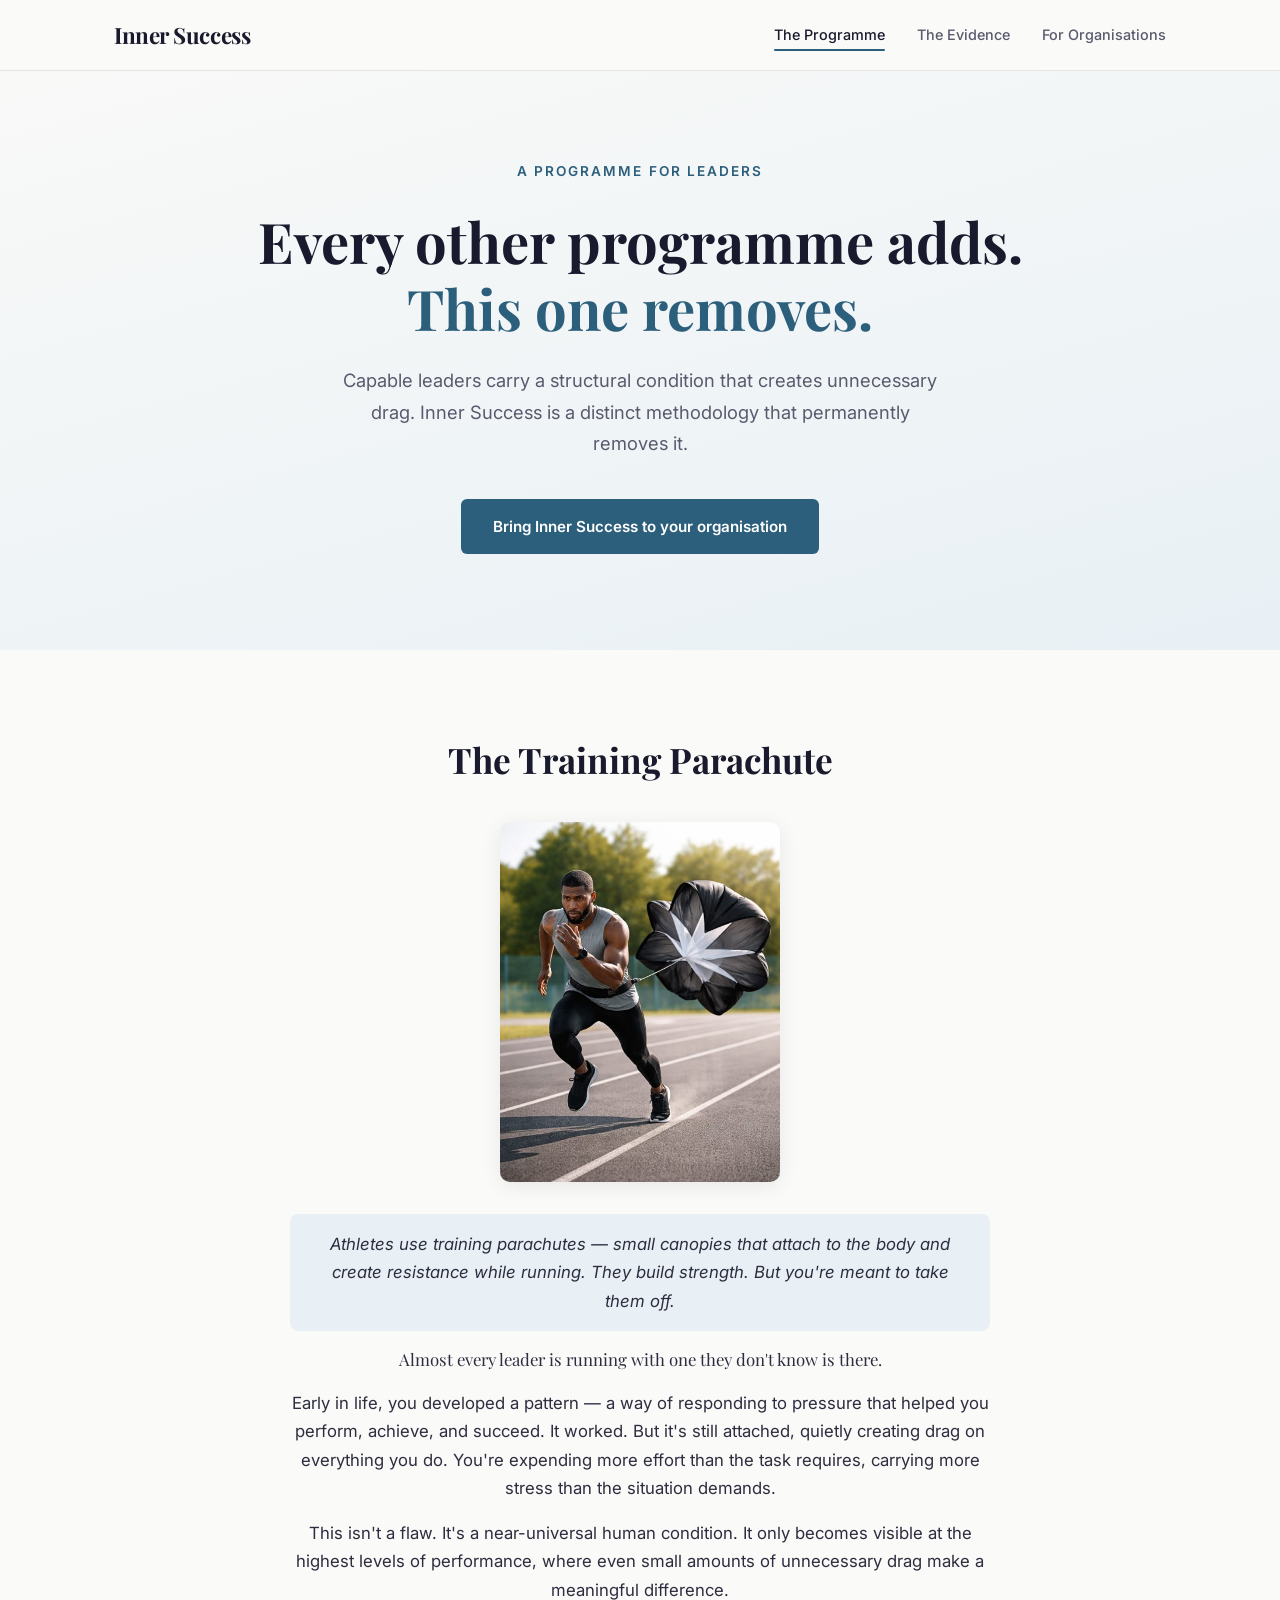
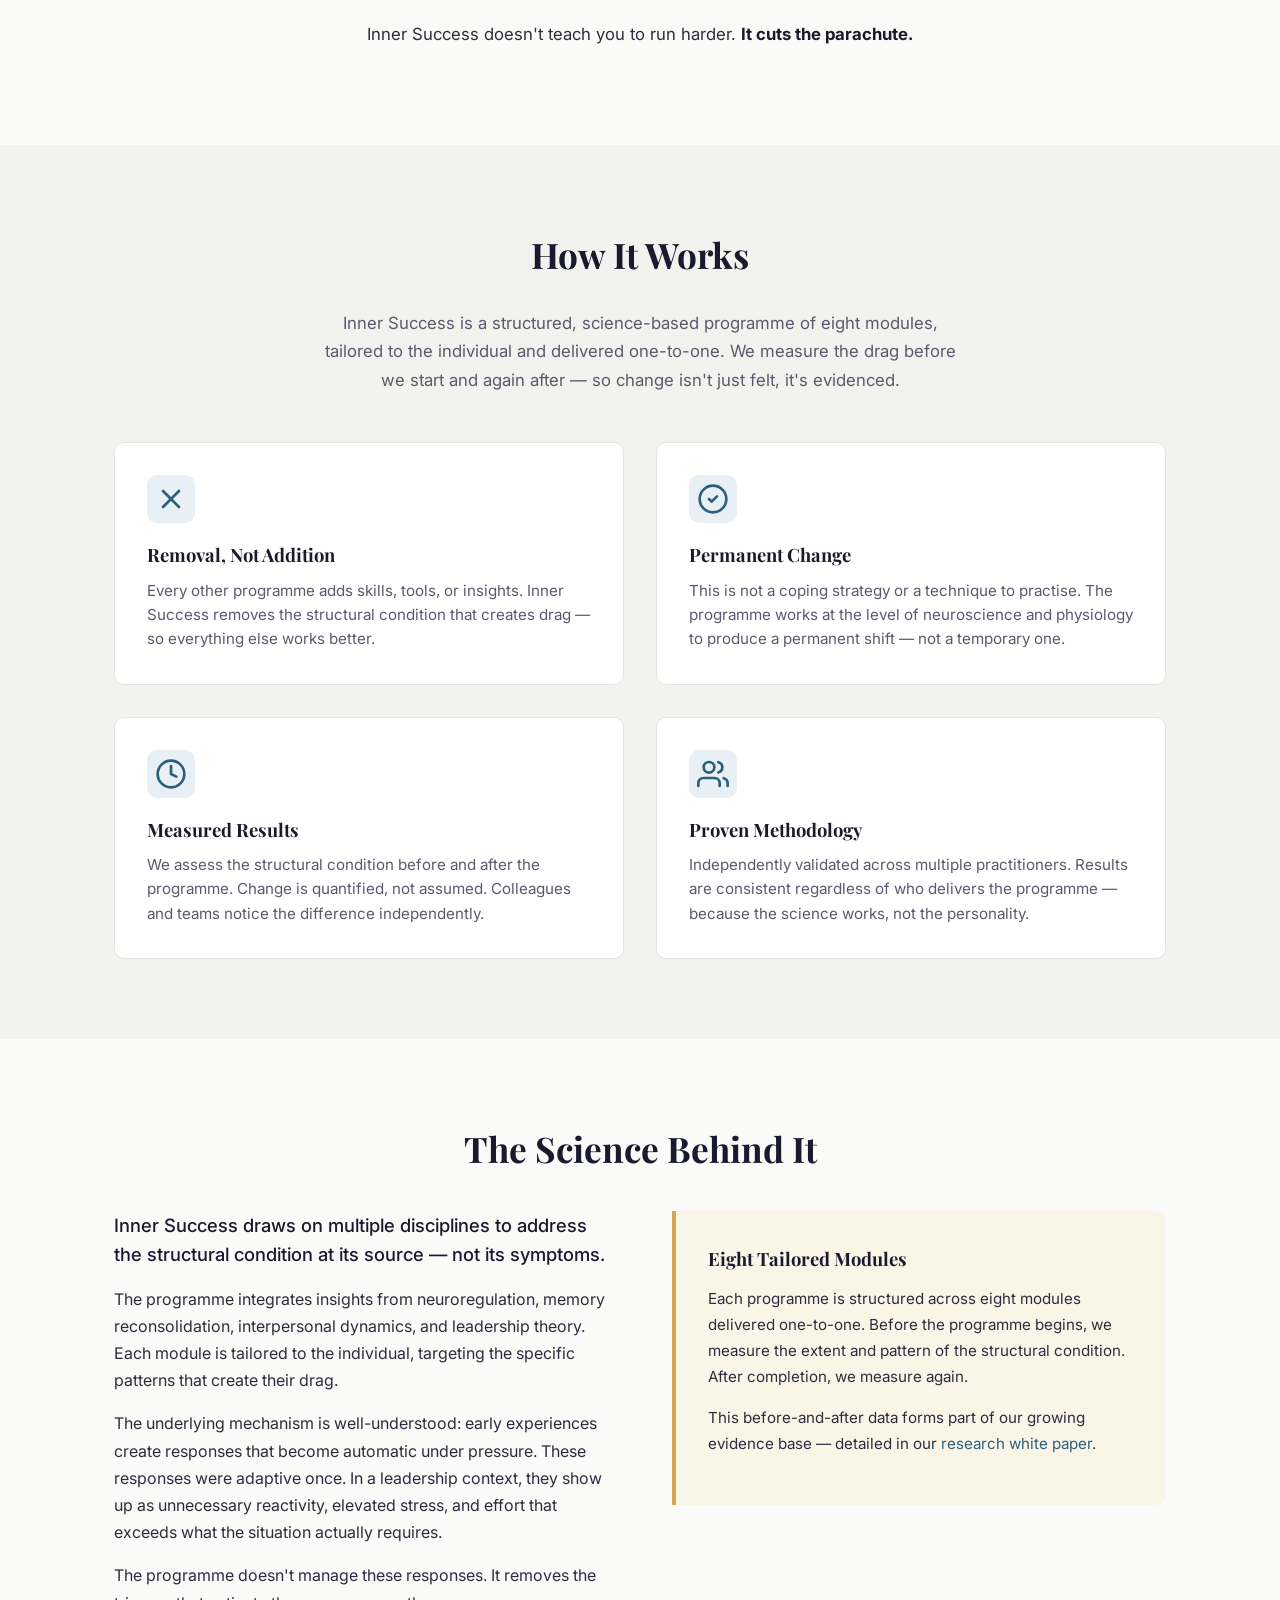
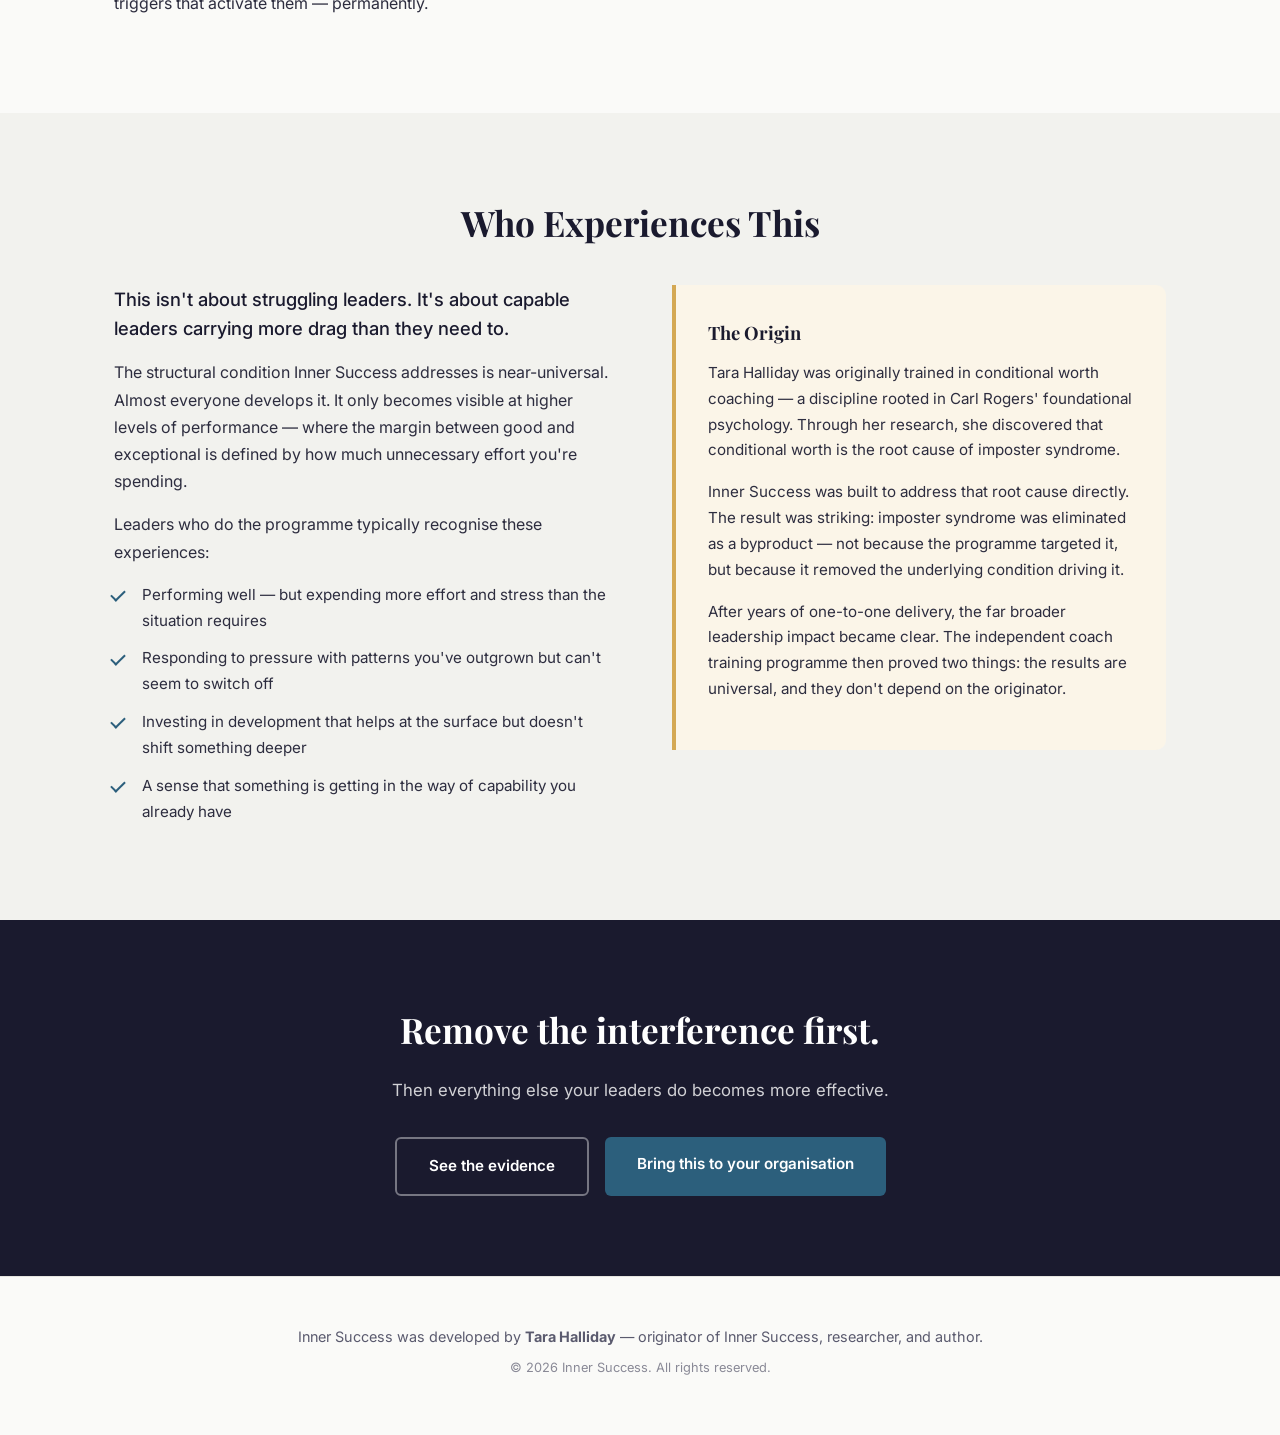
==== index.html @ 507a64be "Add Open Graph, Twitter cards, canonical URLs, favicon, and structured data Add social sharing meta " ====
<!DOCTYPE html>
<html lang="en">
<head>
    <meta charset="UTF-8">
    <meta name="viewport" content="width=device-width, initial-scale=1.0">
    <title>Inner Success — A Programme for Leaders</title>
    <meta name="description" content="Inner Success is a distinct methodology that permanently removes the structural interference holding capable leaders back. Eight modules. Measurable results.">

    <!-- Canonical URL -->
    <link rel="canonical" href="https://innersuccess.me/">

    <!-- Favicon -->
    <link rel="icon" href="favicon.svg" type="image/svg+xml">

    <!-- Theme colour -->
    <meta name="theme-color" content="#1A1A2E">

    <!-- Open Graph -->
    <meta property="og:type" content="website">
    <meta property="og:site_name" content="Inner Success">
    <meta property="og:title" content="Inner Success — A Programme for Leaders">
    <meta property="og:description" content="Inner Success is a distinct methodology that permanently removes the structural interference holding capable leaders back. Eight modules. Measurable results.">
    <meta property="og:url" content="https://innersuccess.me/">
    <meta property="og:image" content="https://innersuccess.me/images/og-image.png">
    <meta property="og:image:alt" content="Inner Success logo">
    <meta property="og:image:width" content="1200">
    <meta property="og:image:height" content="630">

    <!-- Twitter / X -->
    <meta name="twitter:card" content="summary_large_image">
    <meta name="twitter:title" content="Inner Success — A Programme for Leaders">
    <meta name="twitter:description" content="Inner Success is a distinct methodology that permanently removes the structural interference holding capable leaders back. Eight modules. Measurable results.">
    <meta name="twitter:image" content="https://innersuccess.me/images/og-image.png">
    <meta name="twitter:image:alt" content="Inner Success logo">

    <link rel="preconnect" href="https://fonts.googleapis.com">
    <link rel="preconnect" href="https://fonts.gstatic.com" crossorigin>
    <link href="https://fonts.googleapis.com/css2?family=Inter:wght@400;500;600;700&family=Playfair+Display:wght@600;700&display=swap" rel="stylesheet">
    <link rel="stylesheet" href="styles.css">

    <!-- Structured Data -->
    <script type="application/ld+json">
    {
      "@context": "https://schema.org",
      "@graph": [
        {
          "@type": "Organization",
          "name": "Inner Success",
          "url": "https://innersuccess.me",
          "logo": "https://innersuccess.me/images/og-logo.png",
          "description": "Inner Success is a distinct methodology that permanently removes the structural interference holding capable leaders back.",
          "founder": {
            "@type": "Person",
            "name": "Tara Halliday"
          },
          "contactPoint": {
            "@type": "ContactPoint",
            "email": "tara@innersuccess.me",
            "contactType": "enquiries"
          }
        },
        {
          "@type": "WebSite",
          "name": "Inner Success",
          "url": "https://innersuccess.me"
        }
      ]
    }
    </script>
</head>
<body>

    <nav class="nav">
        <div class="nav-inner">
            <a href="index.html" class="nav-logo">Inner Success</a>
            <div class="nav-links">
                <a href="index.html" class="nav-link active">The Programme</a>
                <a href="evidence.html" class="nav-link">The Evidence</a>
                <a href="organisations.html" class="nav-link">For Organisations</a>
            </div>
            <button class="nav-toggle" aria-label="Toggle menu">
                <span></span><span></span><span></span>
            </button>
        </div>
    </nav>

    <header class="hero">
        <div class="container">
            <p class="hero-label">A Programme for Leaders</p>
            <h1 class="hero-title">Every other programme adds.<br><span class="hero-highlight">This one removes.</span></h1>
            <p class="hero-subtitle">Capable leaders carry a structural condition that creates unnecessary drag. Inner Success is a distinct methodology that permanently removes it.</p>
            <a href="organisations.html" class="btn btn-primary">Bring Inner Success to your organisation</a>
        </div>
    </header>

    <section class="section">
        <div class="container">
            <div class="metaphor-block">
                <h2 class="section-title">The Training Parachute</h2>
                <div class="metaphor-image">
                    <img src="images/training-parachute.jpg" alt="An athlete sprinting on a track with a resistance training parachute creating drag behind them">
                </div>
                <div class="metaphor-content">
                    <p class="metaphor-explainer">Athletes use training parachutes — small canopies that attach to the body and create resistance while running. They build strength. But you're meant to take them off.</p>
                    <p class="metaphor-text">Almost every leader is running with one they don't know is there.</p>
                    <p>Early in life, you developed a pattern — a way of responding to pressure that helped you perform, achieve, and succeed. It worked. But it's still attached, quietly creating drag on everything you do. You're expending more effort than the task requires, carrying more stress than the situation demands.</p>
                    <p>This isn't a flaw. It's a near-universal human condition. It only becomes visible at the highest levels of performance, where even small amounts of unnecessary drag make a meaningful difference.</p>
                    <p>Inner Success doesn't teach you to run harder. <strong>It cuts the parachute.</strong></p>
                </div>
            </div>
        </div>
    </section>

    <section class="section section-alt">
        <div class="container">
            <h2 class="section-title">How It Works</h2>
            <div class="programme-overview">
                <p class="section-intro">Inner Success is a structured, science-based programme of eight modules, tailored to the individual and delivered one-to-one. We measure the drag before we start and again after — so change isn't just felt, it's evidenced.</p>
            </div>
            <div class="features-grid">
                <div class="feature-card">
                    <div class="feature-icon">
                        <svg width="32" height="32" viewBox="0 0 24 24" fill="none" stroke="currentColor" stroke-width="2" stroke-linecap="round" stroke-linejoin="round"><path d="M18 6L6 18M6 6l12 12"/></svg>
                    </div>
                    <h3>Removal, Not Addition</h3>
                    <p>Every other programme adds skills, tools, or insights. Inner Success removes the structural condition that creates drag — so everything else works better.</p>
                </div>
                <div class="feature-card">
                    <div class="feature-icon">
                        <svg width="32" height="32" viewBox="0 0 24 24" fill="none" stroke="currentColor" stroke-width="2" stroke-linecap="round" stroke-linejoin="round"><path d="M12 22c5.523 0 10-4.477 10-10S17.523 2 12 2 2 6.477 2 12s4.477 10 10 10z"/><path d="M9 12l2 2 4-4"/></svg>
                    </div>
                    <h3>Permanent Change</h3>
                    <p>This is not a coping strategy or a technique to practise. The programme works at the level of neuroscience and physiology to produce a permanent shift — not a temporary one.</p>
                </div>
                <div class="feature-card">
                    <div class="feature-icon">
                        <svg width="32" height="32" viewBox="0 0 24 24" fill="none" stroke="currentColor" stroke-width="2" stroke-linecap="round" stroke-linejoin="round"><circle cx="12" cy="12" r="10"/><path d="M12 6v6l4 2"/></svg>
                    </div>
                    <h3>Measured Results</h3>
                    <p>We assess the structural condition before and after the programme. Change is quantified, not assumed. Colleagues and teams notice the difference independently.</p>
                </div>
                <div class="feature-card">
                    <div class="feature-icon">
                        <svg width="32" height="32" viewBox="0 0 24 24" fill="none" stroke="currentColor" stroke-width="2" stroke-linecap="round" stroke-linejoin="round"><path d="M17 21v-2a4 4 0 0 0-4-4H5a4 4 0 0 0-4 4v2"/><circle cx="9" cy="7" r="4"/><path d="M23 21v-2a4 4 0 0 0-3-3.87"/><path d="M16 3.13a4 4 0 0 1 0 7.75"/></svg>
                    </div>
                    <h3>Proven Methodology</h3>
                    <p>Independently validated across multiple practitioners. Results are consistent regardless of who delivers the programme — because the science works, not the personality.</p>
                </div>
            </div>
        </div>
    </section>

    <section class="section">
        <div class="container">
            <h2 class="section-title">The Science Behind It</h2>
            <div class="two-col">
                <div>
                    <p class="lead-text">Inner Success draws on multiple disciplines to address the structural condition at its source — not its symptoms.</p>
                    <p>The programme integrates insights from neuroregulation, memory reconsolidation, interpersonal dynamics, and leadership theory. Each module is tailored to the individual, targeting the specific patterns that create their drag.</p>
                    <p>The underlying mechanism is well-understood: early experiences create responses that become automatic under pressure. These responses were adaptive once. In a leadership context, they show up as unnecessary reactivity, elevated stress, and effort that exceeds what the situation actually requires.</p>
                    <p>The programme doesn't manage these responses. It removes the triggers that activate them — permanently.</p>
                </div>
                <div class="aside-block">
                    <h3>Eight Tailored Modules</h3>
                    <p>Each programme is structured across eight modules delivered one-to-one. Before the programme begins, we measure the extent and pattern of the structural condition. After completion, we measure again.</p>
                    <p>This before-and-after data forms part of our growing evidence base — detailed in our <a href="white-paper.html">research white paper</a>.</p>
                </div>
            </div>
        </div>
    </section>

    <section class="section section-alt">
        <div class="container">
            <h2 class="section-title">Who Experiences This</h2>
            <div class="two-col">
                <div>
                    <p class="lead-text">This isn't about struggling leaders. It's about capable leaders carrying more drag than they need to.</p>
                    <p>The structural condition Inner Success addresses is near-universal. Almost everyone develops it. It only becomes visible at higher levels of performance — where the margin between good and exceptional is defined by how much unnecessary effort you're spending.</p>
                    <p>Leaders who do the programme typically recognise these experiences:</p>
                    <ul class="check-list">
                        <li>Performing well — but expending more effort and stress than the situation requires</li>
                        <li>Responding to pressure with patterns you've outgrown but can't seem to switch off</li>
                        <li>Investing in development that helps at the surface but doesn't shift something deeper</li>
                        <li>A sense that something is getting in the way of capability you already have</li>
                    </ul>
                </div>
                <div class="aside-block">
                    <h3>The Origin</h3>
                    <p>Tara Halliday was originally trained in conditional worth coaching — a discipline rooted in Carl Rogers' foundational psychology. Through her research, she discovered that conditional worth is the root cause of imposter syndrome.</p>
                    <p>Inner Success was built to address that root cause directly. The result was striking: imposter syndrome was eliminated as a byproduct — not because the programme targeted it, but because it removed the underlying condition driving it.</p>
                    <p>After years of one-to-one delivery, the far broader leadership impact became clear. The independent coach training programme then proved two things: the results are universal, and they don't depend on the originator.</p>
                </div>
            </div>
        </div>
    </section>

    <section class="section section-dark">
        <div class="container cta-block">
            <h2>Remove the interference first.</h2>
            <p>Then everything else your leaders do becomes more effective.</p>
            <div class="cta-buttons">
                <a href="evidence.html" class="btn btn-secondary">See the evidence</a>
                <a href="organisations.html" class="btn btn-primary">Bring this to your organisation</a>
            </div>
        </div>
    </section>

    <footer class="footer">
        <div class="container footer-inner">
            <p>Inner Success was developed by <strong>Tara Halliday</strong> — originator of Inner Success, researcher, and author.</p>
            <p class="footer-small">&copy; 2026 Inner Success. All rights reserved.</p>
        </div>
    </footer>

    <script src="script.js"></script>
</body>
</html>
---- styles.css ----
/* ===========================
   Inner Success — Stylesheet
   =========================== */

:root {
    --color-bg: #FAFAF8;
    --color-white: #FFFFFF;
    --color-dark: #1A1A2E;
    --color-text: #2D2D3F;
    --color-text-light: #5A5A6E;
    --color-accent: #2C5F7C;
    --color-accent-dark: #1E4358;
    --color-accent-light: #E8F0F5;
    --color-warm: #D4A853;
    --color-warm-light: #FBF5E8;
    --color-border: #E5E5E0;
    --color-section-alt: #F2F2EE;
    --font-heading: 'Playfair Display', Georgia, serif;
    --font-body: 'Inter', -apple-system, BlinkMacSystemFont, sans-serif;
    --max-width: 1100px;
    --spacing: 2rem;
}

/* Reset */
*, *::before, *::after { box-sizing: border-box; margin: 0; padding: 0; }

html { scroll-behavior: smooth; }

body {
    font-family: var(--font-body);
    color: var(--color-text);
    background: var(--color-bg);
    line-height: 1.7;
    font-size: 1rem;
    -webkit-font-smoothing: antialiased;
}

img { max-width: 100%; display: block; }
a { color: var(--color-accent); text-decoration: none; }

.container {
    max-width: var(--max-width);
    margin: 0 auto;
    padding: 0 1.5rem;
}

/* ===========================
   Navigation
   =========================== */

.nav {
    position: fixed;
    top: 0;
    left: 0;
    right: 0;
    z-index: 100;
    background: rgba(250, 250, 248, 0.95);
    backdrop-filter: blur(10px);
    border-bottom: 1px solid var(--color-border);
}

.nav-inner {
    max-width: var(--max-width);
    margin: 0 auto;
    padding: 0 1.5rem;
    display: flex;
    align-items: center;
    justify-content: space-between;
    height: 70px;
}

.nav-logo {
    font-family: var(--font-heading);
    font-size: 1.4rem;
    font-weight: 700;
    color: var(--color-dark);
    letter-spacing: -0.02em;
}

.nav-links {
    display: flex;
    gap: 2rem;
}

.nav-link {
    font-size: 0.9rem;
    font-weight: 500;
    color: var(--color-text-light);
    transition: color 0.2s;
    position: relative;
}

.nav-link:hover,
.nav-link.active {
    color: var(--color-dark);
}

.nav-link.active::after {
    content: '';
    position: absolute;
    bottom: -4px;
    left: 0;
    right: 0;
    height: 2px;
    background: var(--color-accent);
    border-radius: 1px;
}

.nav-toggle {
    display: none;
    background: none;
    border: none;
    cursor: pointer;
    padding: 0.5rem;
    flex-direction: column;
    gap: 5px;
}

.nav-toggle span {
    display: block;
    width: 24px;
    height: 2px;
    background: var(--color-dark);
    border-radius: 2px;
    transition: 0.3s;
}

/* ===========================
   Hero
   =========================== */

.hero {
    padding: 10rem 0 6rem;
    background: linear-gradient(165deg, var(--color-bg) 0%, var(--color-accent-light) 100%);
    text-align: center;
}

.hero-label {
    font-size: 0.85rem;
    font-weight: 600;
    text-transform: uppercase;
    letter-spacing: 0.15em;
    color: var(--color-accent);
    margin-bottom: 1.5rem;
}

.hero-title {
    font-family: var(--font-heading);
    font-size: clamp(2.2rem, 5vw, 3.5rem);
    font-weight: 700;
    color: var(--color-dark);
    line-height: 1.2;
    margin-bottom: 1.5rem;
}

.hero-highlight {
    color: var(--color-accent);
}

.hero-subtitle {
    font-size: 1.15rem;
    color: var(--color-text-light);
    max-width: 600px;
    margin: 0 auto 2.5rem;
    line-height: 1.7;
}

/* Page header (inner pages) */
.page-header {
    padding: 9rem 0 4rem;
    background: linear-gradient(165deg, var(--color-bg) 0%, var(--color-accent-light) 100%);
    text-align: center;
}

.page-title {
    font-family: var(--font-heading);
    font-size: clamp(2rem, 4vw, 3rem);
    font-weight: 700;
    color: var(--color-dark);
    margin-bottom: 1rem;
}

.page-subtitle {
    font-size: 1.1rem;
    color: var(--color-text-light);
    max-width: 650px;
    margin: 0 auto;
    line-height: 1.7;
}

/* ===========================
   Buttons
   =========================== */

.btn {
    display: inline-block;
    font-family: var(--font-body);
    font-size: 0.95rem;
    font-weight: 600;
    padding: 0.9rem 2rem;
    border-radius: 6px;
    transition: all 0.2s;
    cursor: pointer;
    border: none;
}

.btn-primary {
    background: var(--color-accent);
    color: white;
}

.btn-primary:hover {
    background: var(--color-accent-dark);
    transform: translateY(-1px);
    box-shadow: 0 4px 12px rgba(44, 95, 124, 0.3);
}

.btn-secondary {
    background: transparent;
    color: var(--color-accent);
    border: 2px solid var(--color-accent);
}

.btn-secondary:hover {
    background: var(--color-accent);
    color: white;
}

/* ===========================
   Sections
   =========================== */

.section {
    padding: 5rem 0;
}

.section-alt {
    background: var(--color-section-alt);
}

.section-dark {
    background: var(--color-dark);
    color: white;
}

.section-title {
    font-family: var(--font-heading);
    font-size: clamp(1.6rem, 3vw, 2.2rem);
    font-weight: 700;
    color: var(--color-dark);
    margin-bottom: 2rem;
    text-align: center;
}

.section-dark .section-title {
    color: white;
}

.section-intro {
    text-align: center;
    color: var(--color-text-light);
    max-width: 650px;
    margin: -0.5rem auto 3rem;
    font-size: 1.05rem;
}

.lead-text {
    font-size: 1.15rem;
    font-weight: 500;
    color: var(--color-dark);
    line-height: 1.6;
    margin-bottom: 1rem;
}

/* ===========================
   Metaphor Block
   =========================== */

.metaphor-block {
    max-width: 700px;
    margin: 0 auto;
    text-align: center;
}

.metaphor-image {
    margin: 1.5rem auto 2rem;
    max-width: 280px;
}

.metaphor-image img {
    width: 100%;
    max-height: 360px;
    object-fit: cover;
    border-radius: 10px;
    box-shadow: 0 4px 20px rgba(0,0,0,0.08);
}

.metaphor-explainer {
    font-size: 0.95rem;
    color: var(--color-text-light);
    font-style: italic;
    margin-bottom: 1.5rem;
    padding: 1rem 1.5rem;
    background: var(--color-accent-light);
    border-radius: 8px;
}

.metaphor-text {
    font-family: var(--font-heading);
    font-size: 1.5rem;
    color: var(--color-dark);
    line-height: 1.5;
    margin-bottom: 1.5rem;
}

.metaphor-content p {
    margin-bottom: 1rem;
    font-size: 1.05rem;
    color: var(--color-text);
}

.metaphor-content strong {
    color: var(--color-dark);
}

/* ===========================
   Feature Cards
   =========================== */

.features-grid {
    display: grid;
    grid-template-columns: repeat(2, 1fr);
    gap: 2rem;
}

.feature-card {
    background: var(--color-white);
    border: 1px solid var(--color-border);
    border-radius: 10px;
    padding: 2rem;
    transition: box-shadow 0.2s;
}

.feature-card:hover {
    box-shadow: 0 4px 20px rgba(0,0,0,0.06);
}

.feature-icon {
    width: 48px;
    height: 48px;
    background: var(--color-accent-light);
    border-radius: 10px;
    display: flex;
    align-items: center;
    justify-content: center;
    color: var(--color-accent);
    margin-bottom: 1rem;
}

.feature-card h3 {
    font-family: var(--font-heading);
    font-size: 1.15rem;
    color: var(--color-dark);
    margin-bottom: 0.5rem;
}

.feature-card p {
    font-size: 0.95rem;
    color: var(--color-text-light);
    line-height: 1.6;
}

/* ===========================
   Two Column Layout
   =========================== */

.two-col {
    display: grid;
    grid-template-columns: 1fr 1fr;
    gap: 4rem;
    align-items: start;
}

.two-col p {
    margin-bottom: 1rem;
}

.aside-block {
    background: var(--color-warm-light);
    border-left: 4px solid var(--color-warm);
    border-radius: 0 10px 10px 0;
    padding: 2rem;
}

.aside-block h3 {
    font-family: var(--font-heading);
    font-size: 1.15rem;
    color: var(--color-dark);
    margin-bottom: 0.75rem;
}

.aside-block p {
    font-size: 0.95rem;
    color: var(--color-text);
}

/* ===========================
   Check List
   =========================== */

.check-list {
    list-style: none;
    padding: 0;
    margin: 1rem 0;
}

.check-list li {
    position: relative;
    padding-left: 1.75rem;
    margin-bottom: 0.75rem;
    font-size: 0.95rem;
}

.check-list li::before {
    content: '';
    position: absolute;
    left: 0;
    top: 0.35em;
    width: 8px;
    height: 14px;
    border-right: 2px solid var(--color-accent);
    border-bottom: 2px solid var(--color-accent);
    transform: rotate(45deg);
}

/* ===========================
   CTA Block
   =========================== */

.cta-block {
    text-align: center;
    max-width: 650px;
    margin: 0 auto;
}

.cta-block h2 {
    font-family: var(--font-heading);
    font-size: clamp(1.6rem, 3vw, 2.2rem);
    color: white;
    margin-bottom: 1rem;
}

.cta-block p {
    color: rgba(255,255,255,0.8);
    margin-bottom: 2rem;
    font-size: 1.05rem;
}

.cta-buttons {
    display: flex;
    gap: 1rem;
    justify-content: center;
    flex-wrap: wrap;
}

.cta-buttons .btn-secondary {
    border-color: rgba(255,255,255,0.4);
    color: white;
}

.cta-buttons .btn-secondary:hover {
    background: white;
    color: var(--color-dark);
    border-color: white;
}

/* ===========================
   Stats (Evidence page)
   =========================== */

.stat-stack {
    display: flex;
    flex-direction: column;
    gap: 1.25rem;
}

.stat-card {
    background: var(--color-white);
    border: 1px solid var(--color-border);
    border-radius: 10px;
    padding: 1.5rem;
}

.stat-number {
    font-family: var(--font-heading);
    font-size: 1.3rem;
    font-weight: 700;
    color: var(--color-accent);
    margin-bottom: 0.25rem;
}

.stat-label {
    font-size: 0.9rem;
    color: var(--color-text-light);
    line-height: 1.4;
}

/* ===========================
   Evidence Cards
   =========================== */

.evidence-grid {
    display: grid;
    grid-template-columns: repeat(3, 1fr);
    gap: 2rem;
}

.evidence-card {
    background: var(--color-white);
    border: 1px solid var(--color-border);
    border-radius: 10px;
    padding: 2rem;
}

.evidence-number {
    font-family: var(--font-heading);
    font-size: 2rem;
    font-weight: 700;
    color: var(--color-accent-light);
    margin-bottom: 0.5rem;
}

.evidence-card h3 {
    font-family: var(--font-heading);
    font-size: 1.1rem;
    color: var(--color-dark);
    margin-bottom: 0.75rem;
}

.evidence-card p {
    font-size: 0.9rem;
    color: var(--color-text-light);
    line-height: 1.6;
    margin-bottom: 0.75rem;
}

.evidence-result {
    font-weight: 500;
    color: var(--color-text) !important;
}

/* ===========================
   Testimonials
   =========================== */

.testimonial-grid {
    display: grid;
    grid-template-columns: repeat(3, 1fr);
    gap: 2rem;
}

.testimonial {
    background: var(--color-accent-light);
    border-radius: 10px;
    padding: 2rem;
    border: none;
    position: relative;
}

.testimonial::before {
    content: '\201C';
    font-family: var(--font-heading);
    font-size: 4rem;
    color: var(--color-accent);
    opacity: 0.2;
    position: absolute;
    top: 0.25rem;
    left: 1rem;
    line-height: 1;
}

.testimonial p {
    font-size: 0.95rem;
    font-style: italic;
    color: var(--color-text);
    line-height: 1.7;
    margin-bottom: 1rem;
    position: relative;
    z-index: 1;
}

.testimonial cite {
    font-size: 0.85rem;
    font-style: normal;
    font-weight: 600;
    color: var(--color-accent);
}

.testimonial-note {
    text-align: center;
    font-size: 0.8rem;
    color: var(--color-text-light);
    margin-top: 1.5rem;
    font-style: italic;
}

/* ===========================
   Process Cards (Orgs page)
   =========================== */

.process-grid {
    display: grid;
    grid-template-columns: repeat(3, 1fr);
    gap: 2rem;
}

.process-card {
    background: var(--color-white);
    border: 1px solid var(--color-border);
    border-radius: 10px;
    padding: 2rem;
    text-align: center;
}

.process-number {
    width: 48px;
    height: 48px;
    background: var(--color-accent);
    color: white;
    font-family: var(--font-heading);
    font-size: 1.3rem;
    font-weight: 700;
    border-radius: 50%;
    display: flex;
    align-items: center;
    justify-content: center;
    margin: 0 auto 1rem;
}

.process-card h3 {
    font-family: var(--font-heading);
    font-size: 1.1rem;
    color: var(--color-dark);
    margin-bottom: 0.75rem;
}

.process-card p {
    font-size: 0.9rem;
    color: var(--color-text-light);
    line-height: 1.6;
    text-align: left;
    margin-bottom: 0.75rem;
}

/* ===========================
   Contexts Grid (Orgs page)
   =========================== */

.contexts-grid {
    display: grid;
    grid-template-columns: repeat(2, 1fr);
    gap: 2rem;
}

.context-card {
    padding: 2rem;
    border-left: 3px solid var(--color-accent);
    background: var(--color-white);
    border-radius: 0 10px 10px 0;
}

.context-card h3 {
    font-family: var(--font-heading);
    font-size: 1.1rem;
    color: var(--color-dark);
    margin-bottom: 0.5rem;
}

.context-card p {
    font-size: 0.9rem;
    color: var(--color-text-light);
    line-height: 1.6;
}

/* ===========================
   Contact
   =========================== */

.contact-info {
    margin-top: 1rem;
}

.contact-note {
    margin-top: 0.75rem;
    font-size: 0.9rem;
    opacity: 0.7;
}

/* ===========================
   Books Section
   =========================== */

.books-section {
    max-width: 700px;
    margin: 0 auto;
    text-align: center;
}

.books-section p {
    font-size: 1.05rem;
    margin-bottom: 1rem;
}

/* ===========================
   Footer
   =========================== */

.footer {
    padding: 3rem 0;
    background: var(--color-bg);
    border-top: 1px solid var(--color-border);
}

.footer-inner {
    text-align: center;
}

.footer-inner p {
    font-size: 0.9rem;
    color: var(--color-text-light);
    margin-bottom: 0.5rem;
}

.footer-small {
    font-size: 0.8rem !important;
    opacity: 0.7;
}

/* ===========================
   Mobile Responsive
   =========================== */

@media (max-width: 900px) {
    .evidence-grid,
    .testimonial-grid,
    .process-grid {
        grid-template-columns: 1fr;
    }
}

@media (max-width: 768px) {
    .nav-links {
        display: none;
        position: absolute;
        top: 70px;
        left: 0;
        right: 0;
        background: var(--color-bg);
        border-bottom: 1px solid var(--color-border);
        flex-direction: column;
        padding: 1rem 1.5rem;
        gap: 0;
    }

    .nav-links.open {
        display: flex;
    }

    .nav-link {
        padding: 0.75rem 0;
        border-bottom: 1px solid var(--color-border);
    }

    .nav-link.active::after {
        display: none;
    }

    .nav-toggle {
        display: flex;
    }

    .hero { padding: 8rem 0 4rem; }
    .page-header { padding: 7rem 0 3rem; }
    .section { padding: 3.5rem 0; }

    .features-grid,
    .two-col,
    .contexts-grid {
        grid-template-columns: 1fr;
        gap: 2rem;
    }

    .cta-buttons {
        flex-direction: column;
        align-items: center;
    }
}
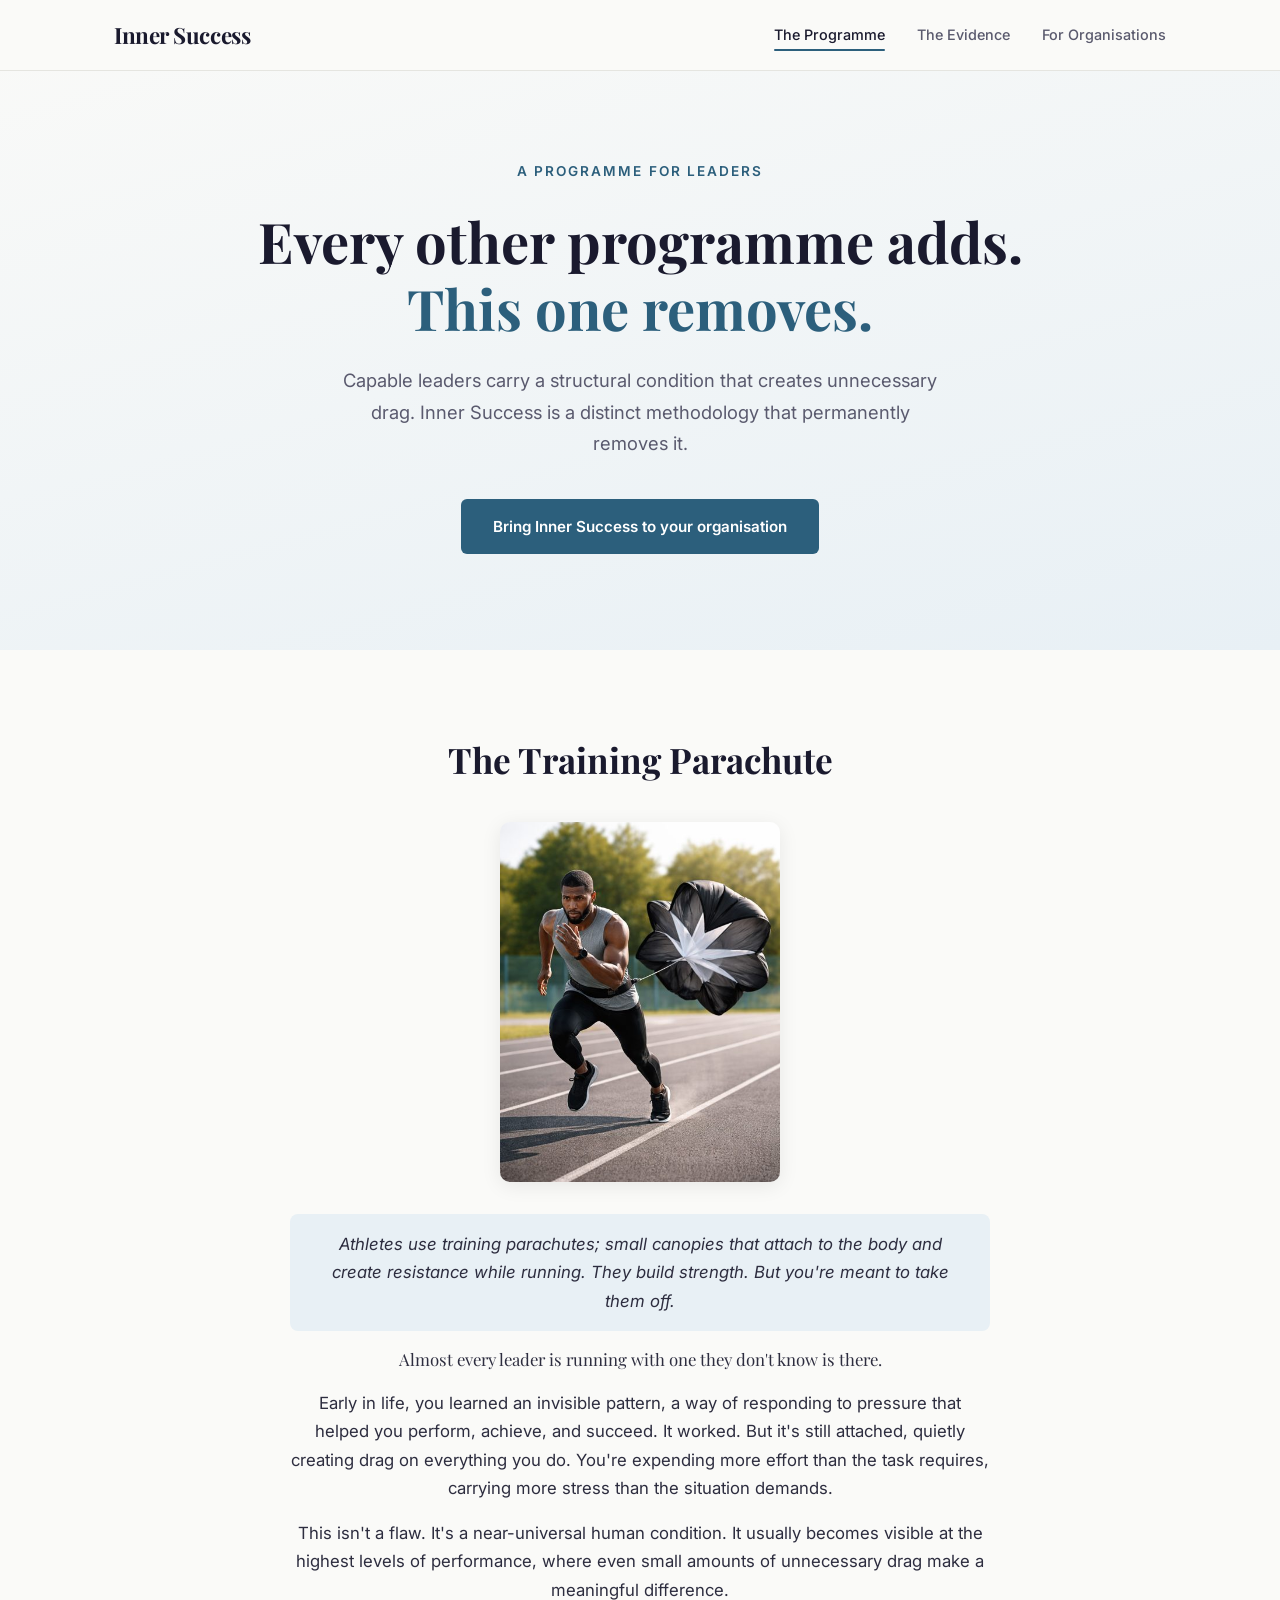
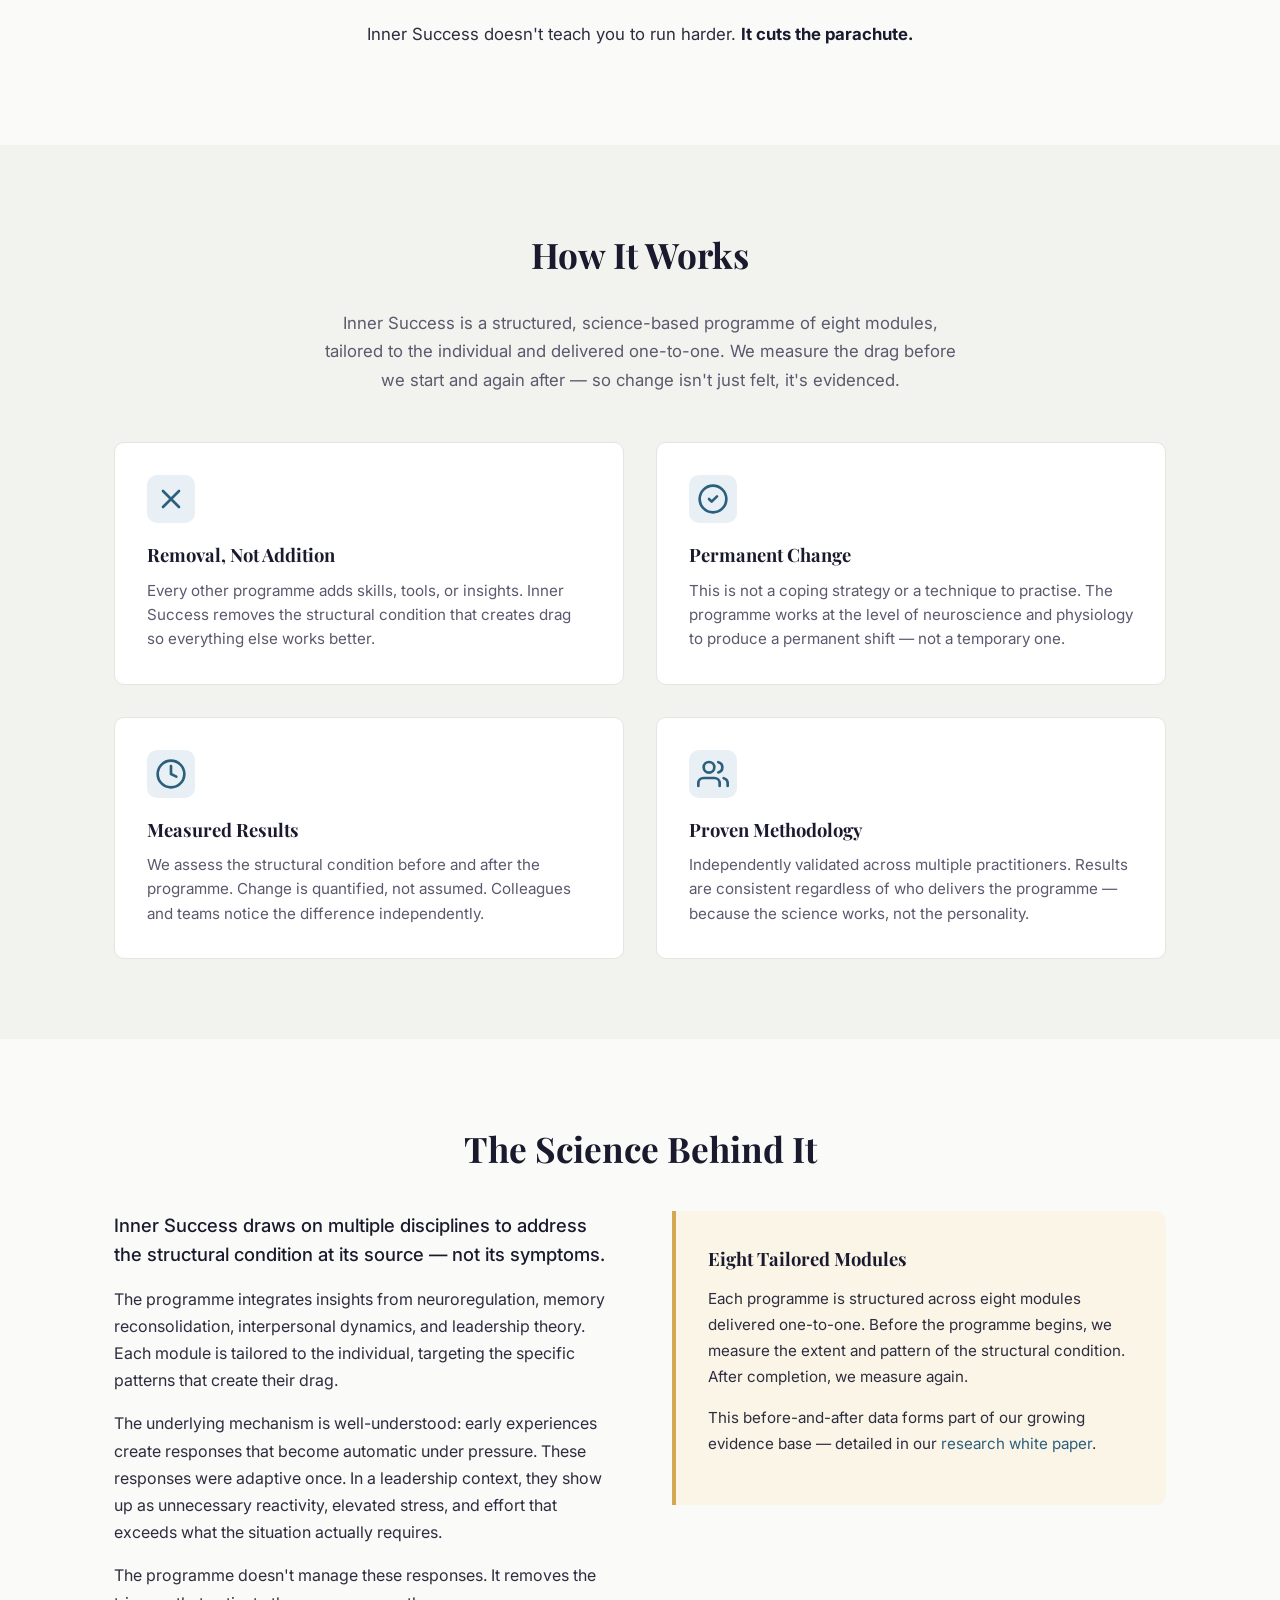
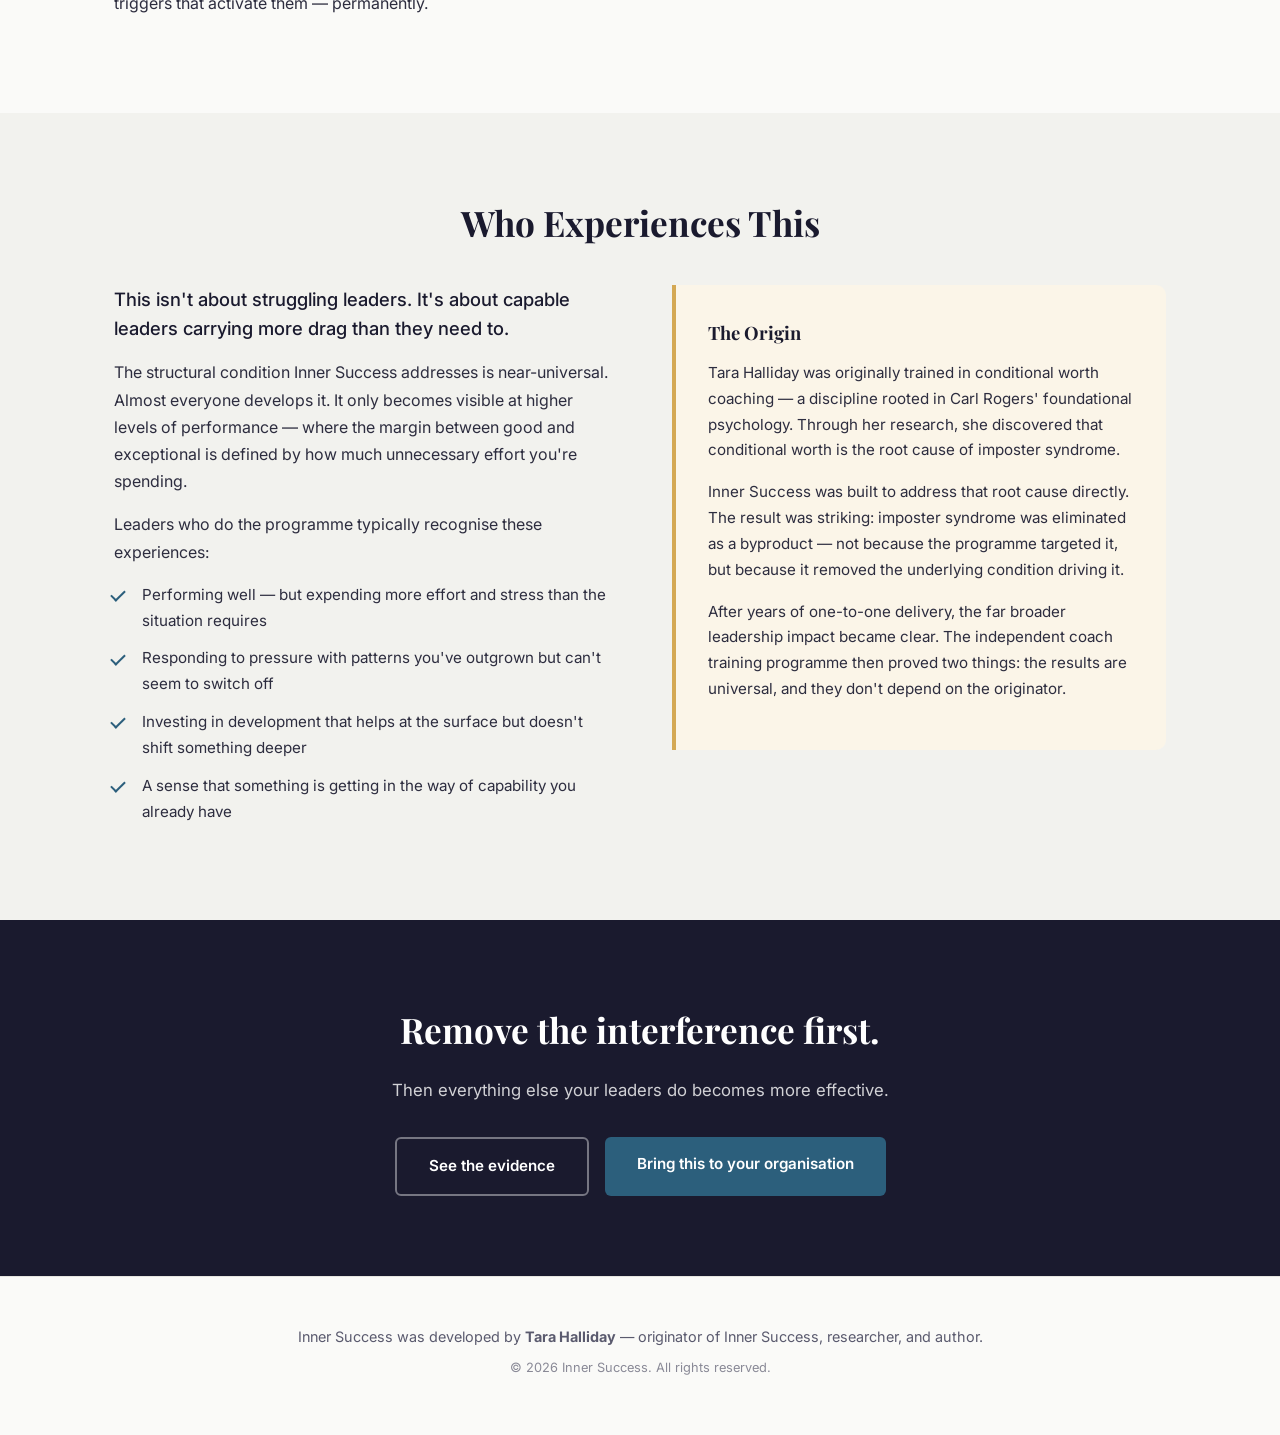
==== commit 1cbfdbe9: "Refactor metaphor content for clarity and flow" ====
--- a/index.html
+++ b/index.html
@@ -101,10 +101,10 @@
                     <img src="images/training-parachute.jpg" alt="An athlete sprinting on a track with a resistance training parachute creating drag behind them">
                 </div>
                 <div class="metaphor-content">
-                    <p class="metaphor-explainer">Athletes use training parachutes — small canopies that attach to the body and create resistance while running. They build strength. But you're meant to take them off.</p>
+                    <p class="metaphor-explainer">Athletes use training parachutes; small canopies that attach to the body and create resistance while running. They build strength. But you're meant to take them off.</p>
                     <p class="metaphor-text">Almost every leader is running with one they don't know is there.</p>
-                    <p>Early in life, you developed a pattern — a way of responding to pressure that helped you perform, achieve, and succeed. It worked. But it's still attached, quietly creating drag on everything you do. You're expending more effort than the task requires, carrying more stress than the situation demands.</p>
-                    <p>This isn't a flaw. It's a near-universal human condition. It only becomes visible at the highest levels of performance, where even small amounts of unnecessary drag make a meaningful difference.</p>
+                    <p>Early in life, you learned an invisible pattern, a way of responding to pressure that helped you perform, achieve, and succeed. It worked. But it's still attached, quietly creating drag on everything you do. You're expending more effort than the task requires, carrying more stress than the situation demands.</p>
+                    <p>This isn't a flaw. It's a near-universal human condition. It usually becomes visible at the highest levels of performance, where even small amounts of unnecessary drag make a meaningful difference.</p>
                     <p>Inner Success doesn't teach you to run harder. <strong>It cuts the parachute.</strong></p>
                 </div>
             </div>
@@ -123,7 +123,7 @@
                         <svg width="32" height="32" viewBox="0 0 24 24" fill="none" stroke="currentColor" stroke-width="2" stroke-linecap="round" stroke-linejoin="round"><path d="M18 6L6 18M6 6l12 12"/></svg>
                     </div>
                     <h3>Removal, Not Addition</h3>
-                    <p>Every other programme adds skills, tools, or insights. Inner Success removes the structural condition that creates drag — so everything else works better.</p>
+                    <p>Every other programme adds skills, tools, or insights. Inner Success removes the structural condition that creates drag so everything else works better.</p>
                 </div>
                 <div class="feature-card">
                     <div class="feature-icon">
@@ -214,4 +214,4 @@
 
     <script src="script.js"></script>
 </body>
-</html>+</html>
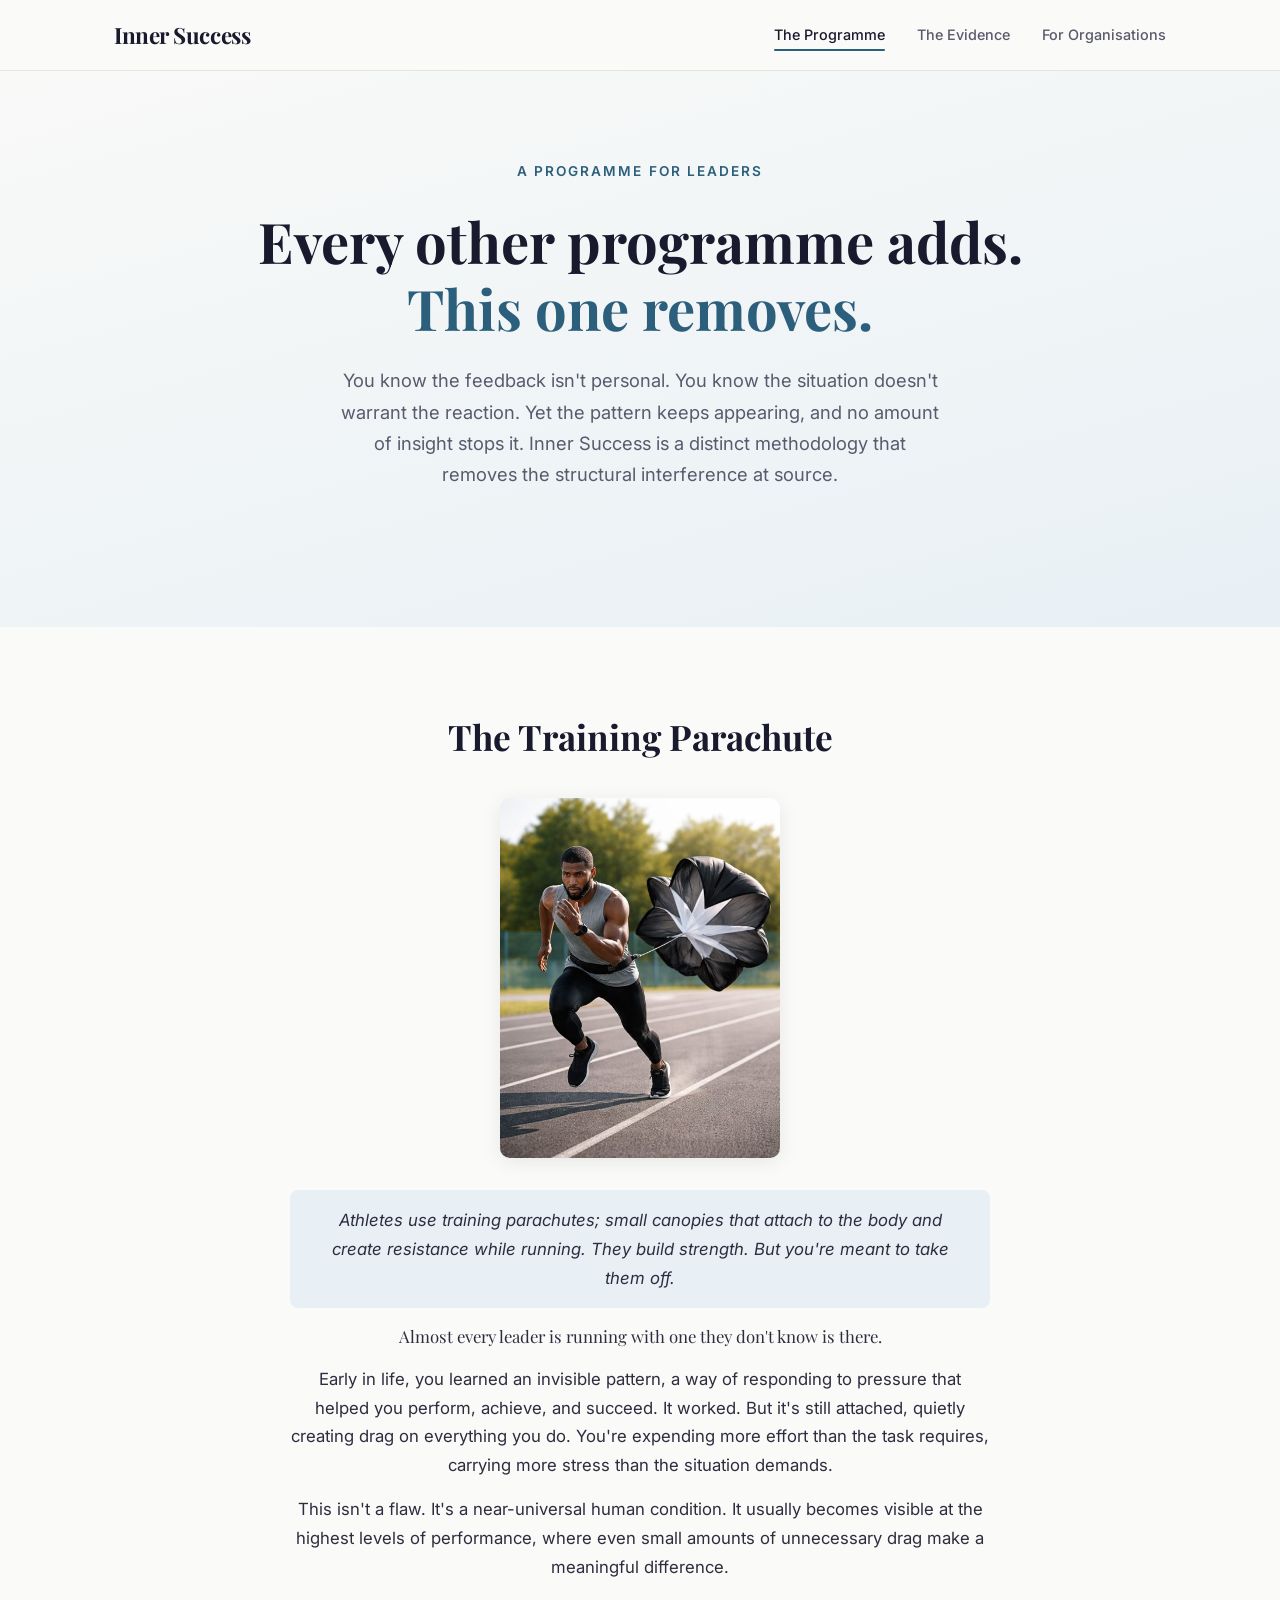
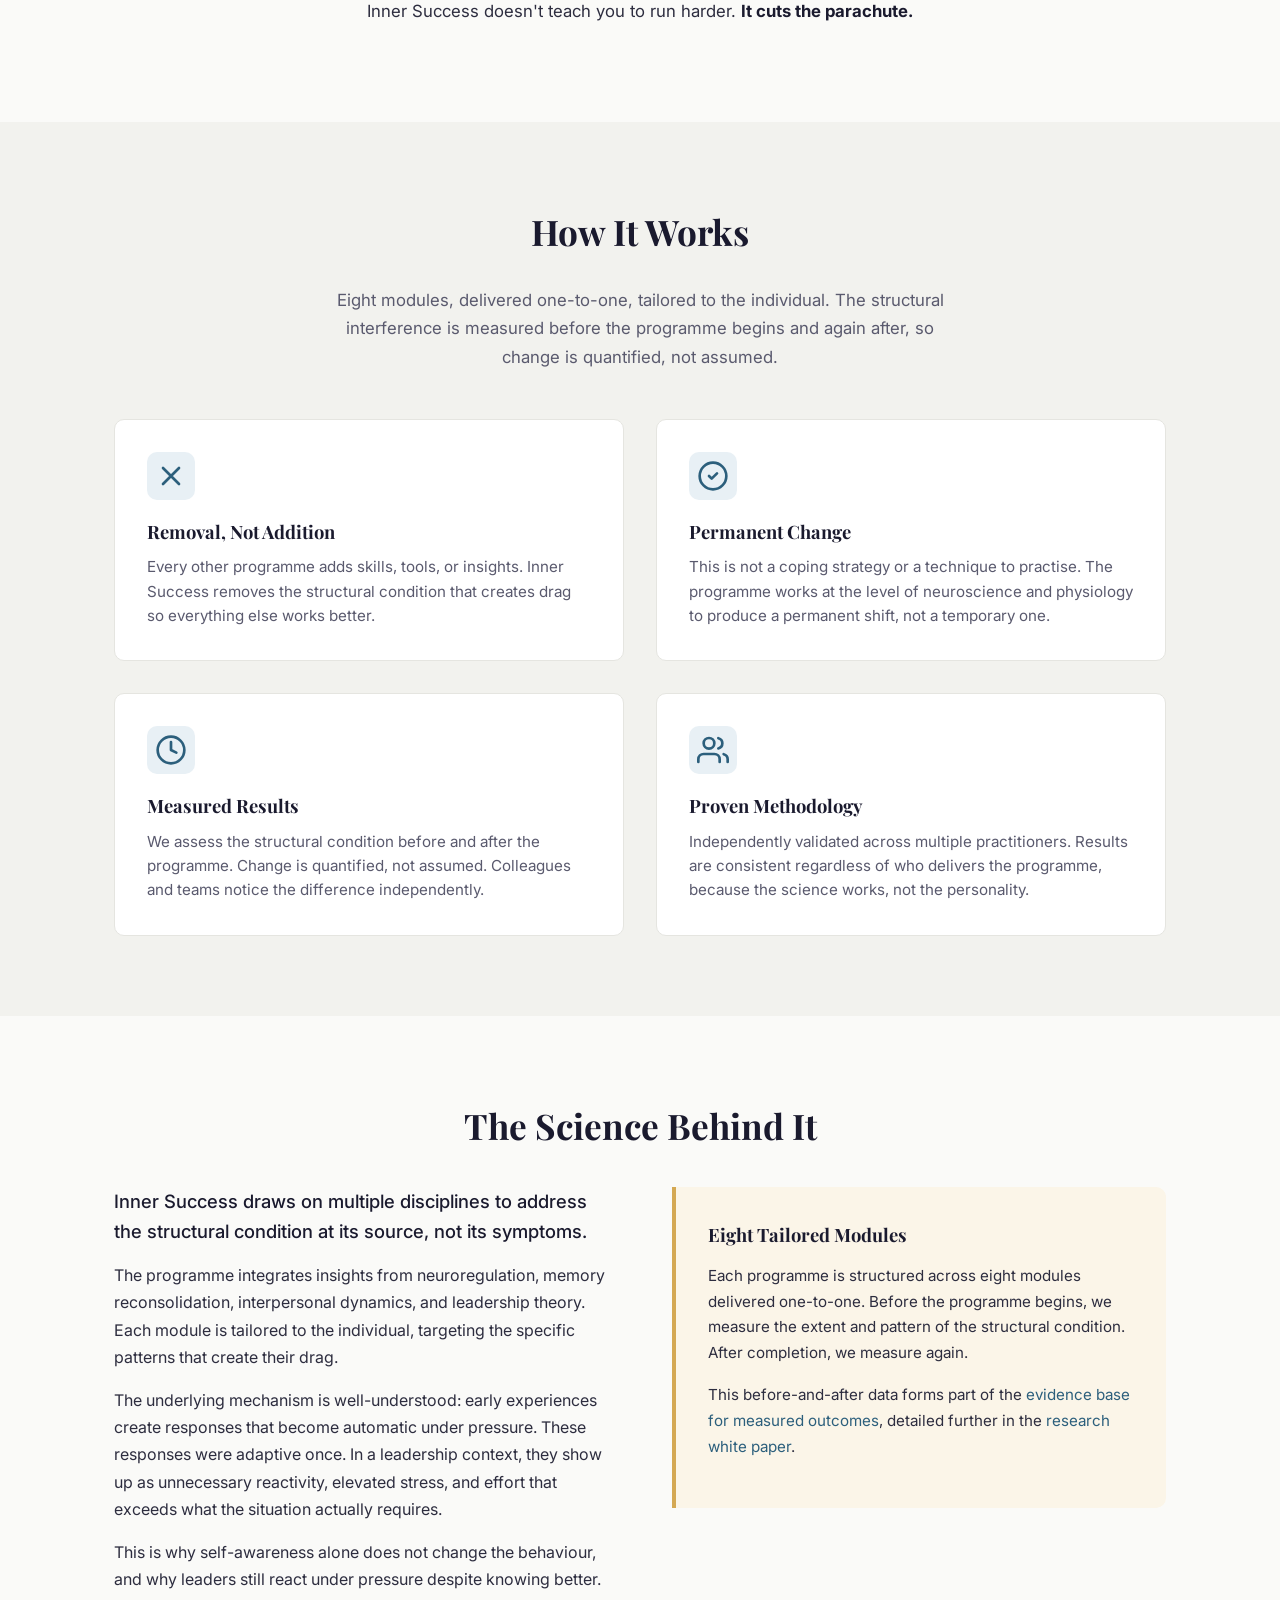
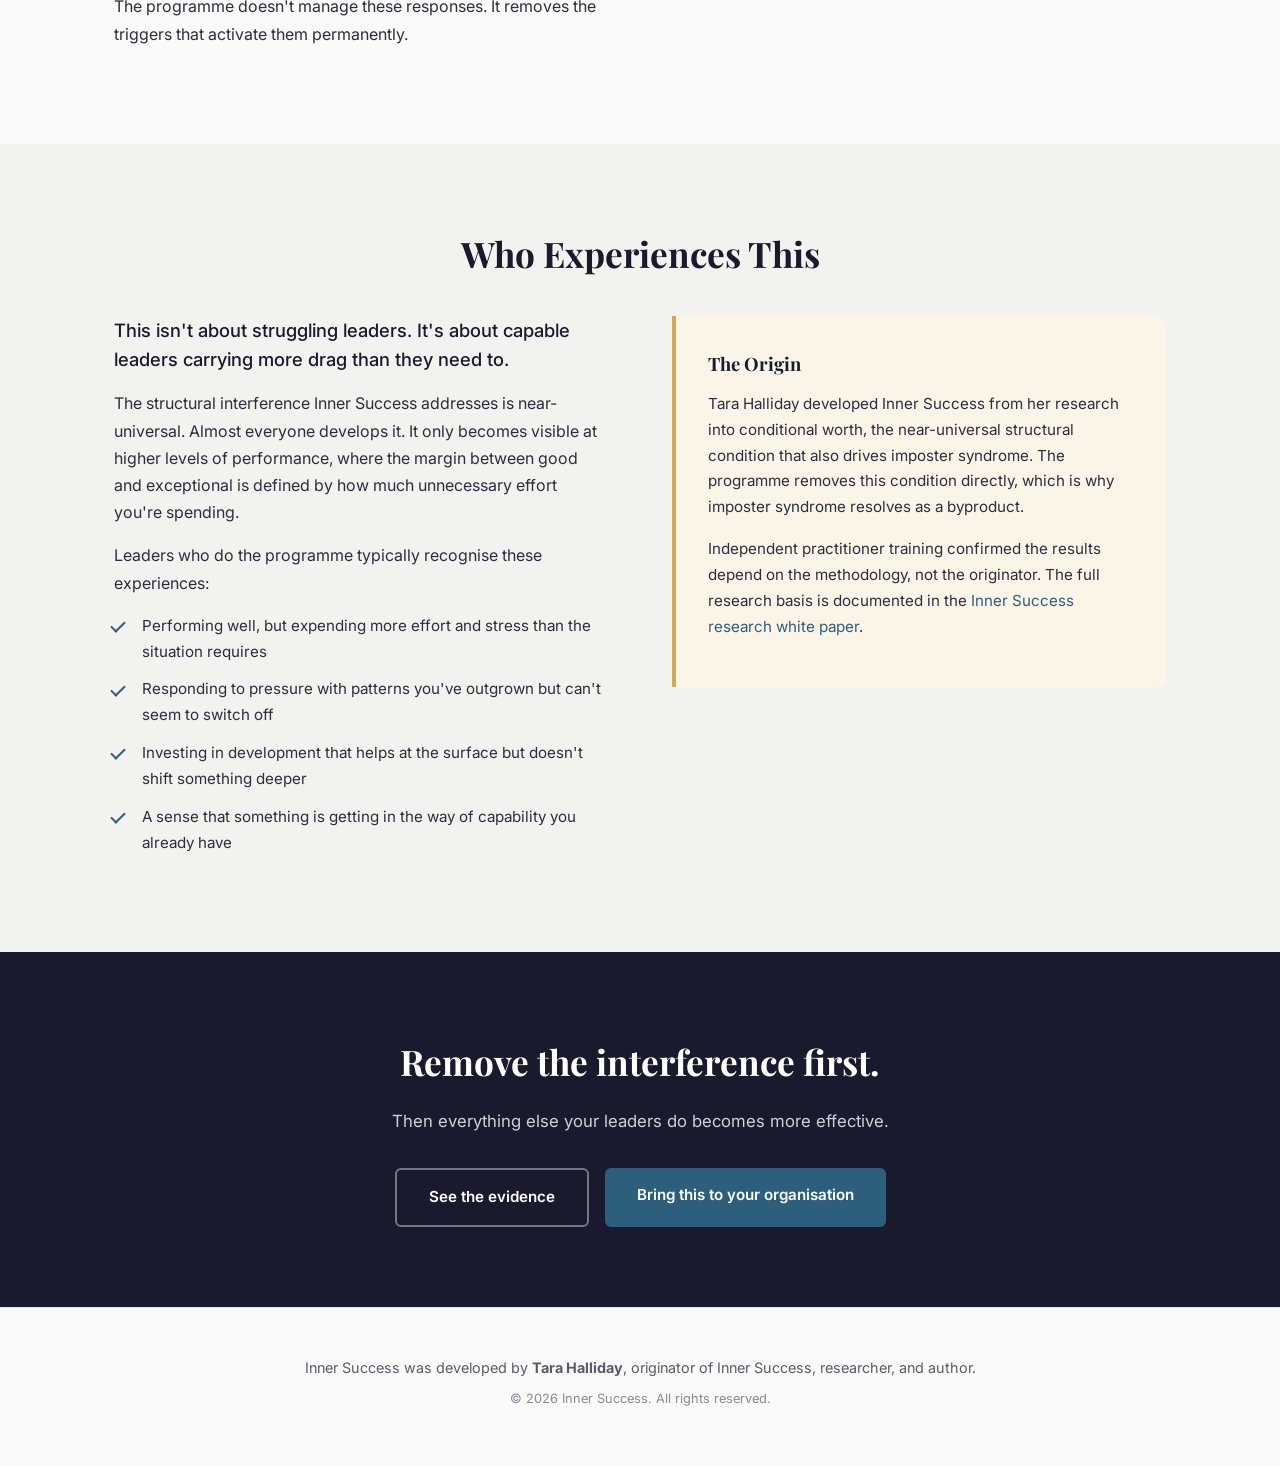
==== commit 34d58bd3: "Update white paper, remove em-dashes, remove hero button, add Leaders Seeking an Edge card Replace w" ====
--- a/index.html
+++ b/index.html
@@ -3,8 +3,8 @@
 <head>
     <meta charset="UTF-8">
     <meta name="viewport" content="width=device-width, initial-scale=1.0">
-    <title>Inner Success — A Programme for Leaders</title>
-    <meta name="description" content="Inner Success is a distinct methodology that permanently removes the structural interference holding capable leaders back. Eight modules. Measurable results.">
+    <title>Inner Success | A Programme for Leaders That Removes Structural Interference</title>
+    <meta name="description" content="A programme for leaders that removes structural interference, where capability itself is not the problem. Explore the methodology, evidence, and organisational application.">
 
     <!-- Canonical URL -->
     <link rel="canonical" href="https://innersuccess.me/">
@@ -18,8 +18,8 @@
     <!-- Open Graph -->
     <meta property="og:type" content="website">
     <meta property="og:site_name" content="Inner Success">
-    <meta property="og:title" content="Inner Success — A Programme for Leaders">
-    <meta property="og:description" content="Inner Success is a distinct methodology that permanently removes the structural interference holding capable leaders back. Eight modules. Measurable results.">
+    <meta property="og:title" content="Inner Success | A Programme for Leaders That Removes Structural Interference">
+    <meta property="og:description" content="A programme for leaders that removes structural interference, where capability itself is not the problem. Explore the methodology, evidence, and organisational application.">
     <meta property="og:url" content="https://innersuccess.me/">
     <meta property="og:image" content="https://innersuccess.me/images/og-image.png">
     <meta property="og:image:alt" content="Inner Success logo">
@@ -28,8 +28,8 @@
 
     <!-- Twitter / X -->
     <meta name="twitter:card" content="summary_large_image">
-    <meta name="twitter:title" content="Inner Success — A Programme for Leaders">
-    <meta name="twitter:description" content="Inner Success is a distinct methodology that permanently removes the structural interference holding capable leaders back. Eight modules. Measurable results.">
+    <meta name="twitter:title" content="Inner Success | A Programme for Leaders That Removes Structural Interference">
+    <meta name="twitter:description" content="A programme for leaders that removes structural interference, where capability itself is not the problem. Explore the methodology, evidence, and organisational application.">
     <meta name="twitter:image" content="https://innersuccess.me/images/og-image.png">
     <meta name="twitter:image:alt" content="Inner Success logo">
 
@@ -48,10 +48,12 @@
           "name": "Inner Success",
           "url": "https://innersuccess.me",
           "logo": "https://innersuccess.me/images/og-logo.png",
-          "description": "Inner Success is a distinct methodology that permanently removes the structural interference holding capable leaders back.",
+          "description": "A distinct methodology for leaders that removes structural interference, where capability itself is not the problem.",
           "founder": {
             "@type": "Person",
-            "name": "Tara Halliday"
+            "name": "Tara Halliday",
+            "jobTitle": "Originator of Inner Success",
+            "description": "Researcher, author, and originator of the Inner Success methodology for removing structural interference in leaders."
           },
           "contactPoint": {
             "@type": "ContactPoint",
@@ -88,8 +90,7 @@
         <div class="container">
             <p class="hero-label">A Programme for Leaders</p>
             <h1 class="hero-title">Every other programme adds.<br><span class="hero-highlight">This one removes.</span></h1>
-            <p class="hero-subtitle">Capable leaders carry a structural condition that creates unnecessary drag. Inner Success is a distinct methodology that permanently removes it.</p>
-            <a href="organisations.html" class="btn btn-primary">Bring Inner Success to your organisation</a>
+            <p class="hero-subtitle">You know the feedback isn't personal. You know the situation doesn't warrant the reaction. Yet the pattern keeps appearing, and no amount of insight stops it. Inner Success is a distinct methodology that removes the structural interference at source.</p>
         </div>
     </header>
 
@@ -106,6 +107,7 @@
                     <p>Early in life, you learned an invisible pattern, a way of responding to pressure that helped you perform, achieve, and succeed. It worked. But it's still attached, quietly creating drag on everything you do. You're expending more effort than the task requires, carrying more stress than the situation demands.</p>
                     <p>This isn't a flaw. It's a near-universal human condition. It usually becomes visible at the highest levels of performance, where even small amounts of unnecessary drag make a meaningful difference.</p>
                     <p>Inner Success doesn't teach you to run harder. <strong>It cuts the parachute.</strong></p>
+
                 </div>
             </div>
         </div>
@@ -115,7 +117,7 @@
         <div class="container">
             <h2 class="section-title">How It Works</h2>
             <div class="programme-overview">
-                <p class="section-intro">Inner Success is a structured, science-based programme of eight modules, tailored to the individual and delivered one-to-one. We measure the drag before we start and again after — so change isn't just felt, it's evidenced.</p>
+                <p class="section-intro">Eight modules, delivered one-to-one, tailored to the individual. The structural interference is measured before the programme begins and again after, so change is quantified, not assumed.</p>
             </div>
             <div class="features-grid">
                 <div class="feature-card">
@@ -130,7 +132,7 @@
                         <svg width="32" height="32" viewBox="0 0 24 24" fill="none" stroke="currentColor" stroke-width="2" stroke-linecap="round" stroke-linejoin="round"><path d="M12 22c5.523 0 10-4.477 10-10S17.523 2 12 2 2 6.477 2 12s4.477 10 10 10z"/><path d="M9 12l2 2 4-4"/></svg>
                     </div>
                     <h3>Permanent Change</h3>
-                    <p>This is not a coping strategy or a technique to practise. The programme works at the level of neuroscience and physiology to produce a permanent shift — not a temporary one.</p>
+                    <p>This is not a coping strategy or a technique to practise. The programme works at the level of neuroscience and physiology to produce a permanent shift, not a temporary one.</p>
                 </div>
                 <div class="feature-card">
                     <div class="feature-icon">
@@ -144,7 +146,7 @@
                         <svg width="32" height="32" viewBox="0 0 24 24" fill="none" stroke="currentColor" stroke-width="2" stroke-linecap="round" stroke-linejoin="round"><path d="M17 21v-2a4 4 0 0 0-4-4H5a4 4 0 0 0-4 4v2"/><circle cx="9" cy="7" r="4"/><path d="M23 21v-2a4 4 0 0 0-3-3.87"/><path d="M16 3.13a4 4 0 0 1 0 7.75"/></svg>
                     </div>
                     <h3>Proven Methodology</h3>
-                    <p>Independently validated across multiple practitioners. Results are consistent regardless of who delivers the programme — because the science works, not the personality.</p>
+                    <p>Independently validated across multiple practitioners. Results are consistent regardless of who delivers the programme, because the science works, not the personality.</p>
                 </div>
             </div>
         </div>
@@ -155,15 +157,15 @@
             <h2 class="section-title">The Science Behind It</h2>
             <div class="two-col">
                 <div>
-                    <p class="lead-text">Inner Success draws on multiple disciplines to address the structural condition at its source — not its symptoms.</p>
+                    <p class="lead-text">Inner Success draws on multiple disciplines to address the structural condition at its source, not its symptoms.</p>
                     <p>The programme integrates insights from neuroregulation, memory reconsolidation, interpersonal dynamics, and leadership theory. Each module is tailored to the individual, targeting the specific patterns that create their drag.</p>
                     <p>The underlying mechanism is well-understood: early experiences create responses that become automatic under pressure. These responses were adaptive once. In a leadership context, they show up as unnecessary reactivity, elevated stress, and effort that exceeds what the situation actually requires.</p>
-                    <p>The programme doesn't manage these responses. It removes the triggers that activate them — permanently.</p>
+                    <p>This is why self-awareness alone does not change the behaviour, and why leaders still react under pressure despite knowing better. The programme doesn't manage these responses. It removes the triggers that activate them permanently.</p>
                 </div>
                 <div class="aside-block">
                     <h3>Eight Tailored Modules</h3>
                     <p>Each programme is structured across eight modules delivered one-to-one. Before the programme begins, we measure the extent and pattern of the structural condition. After completion, we measure again.</p>
-                    <p>This before-and-after data forms part of our growing evidence base — detailed in our <a href="white-paper.html">research white paper</a>.</p>
+                    <p>This before-and-after data forms part of the <a href="evidence.html">evidence base for measured outcomes</a>, detailed further in the <a href="white-paper.html">research white paper</a>.</p>
                 </div>
             </div>
         </div>
@@ -175,10 +177,10 @@
             <div class="two-col">
                 <div>
                     <p class="lead-text">This isn't about struggling leaders. It's about capable leaders carrying more drag than they need to.</p>
-                    <p>The structural condition Inner Success addresses is near-universal. Almost everyone develops it. It only becomes visible at higher levels of performance — where the margin between good and exceptional is defined by how much unnecessary effort you're spending.</p>
+                    <p>The structural interference Inner Success addresses is near-universal. Almost everyone develops it. It only becomes visible at higher levels of performance, where the margin between good and exceptional is defined by how much unnecessary effort you're spending.</p>
                     <p>Leaders who do the programme typically recognise these experiences:</p>
                     <ul class="check-list">
-                        <li>Performing well — but expending more effort and stress than the situation requires</li>
+                        <li>Performing well, but expending more effort and stress than the situation requires</li>
                         <li>Responding to pressure with patterns you've outgrown but can't seem to switch off</li>
                         <li>Investing in development that helps at the surface but doesn't shift something deeper</li>
                         <li>A sense that something is getting in the way of capability you already have</li>
@@ -186,9 +188,8 @@
                 </div>
                 <div class="aside-block">
                     <h3>The Origin</h3>
-                    <p>Tara Halliday was originally trained in conditional worth coaching — a discipline rooted in Carl Rogers' foundational psychology. Through her research, she discovered that conditional worth is the root cause of imposter syndrome.</p>
-                    <p>Inner Success was built to address that root cause directly. The result was striking: imposter syndrome was eliminated as a byproduct — not because the programme targeted it, but because it removed the underlying condition driving it.</p>
-                    <p>After years of one-to-one delivery, the far broader leadership impact became clear. The independent coach training programme then proved two things: the results are universal, and they don't depend on the originator.</p>
+                    <p>Tara Halliday developed Inner Success from her research into conditional worth, the near-universal structural condition that also drives imposter syndrome. The programme removes this condition directly, which is why imposter syndrome resolves as a byproduct.</p>
+                    <p>Independent practitioner training confirmed the results depend on the methodology, not the originator. The full research basis is documented in the <a href="white-paper.html">Inner Success research white paper</a>.</p>
                 </div>
             </div>
         </div>
@@ -207,7 +208,7 @@
 
     <footer class="footer">
         <div class="container footer-inner">
-            <p>Inner Success was developed by <strong>Tara Halliday</strong> — originator of Inner Success, researcher, and author.</p>
+            <p>Inner Success was developed by <strong>Tara Halliday</strong>, originator of Inner Success, researcher, and author.</p>
             <p class="footer-small">&copy; 2026 Inner Success. All rights reserved.</p>
         </div>
     </footer>
--- a/styles.css
+++ b/styles.css
@@ -1,5 +1,5 @@
 /* ===========================
-   Inner Success — Stylesheet
+   Inner Success, Stylesheet
    =========================== */
 
 :root {
@@ -323,6 +323,18 @@
     color: var(--color-dark);
 }
 
+.proof-signal {
+    font-size: 0.9rem;
+    color: var(--color-text-light);
+    margin-top: 2rem;
+    padding-top: 1.5rem;
+    border-top: 1px solid var(--color-border);
+}
+
+.proof-signal a {
+    font-weight: 500;
+}
+
 /* ===========================
    Feature Cards
    =========================== */
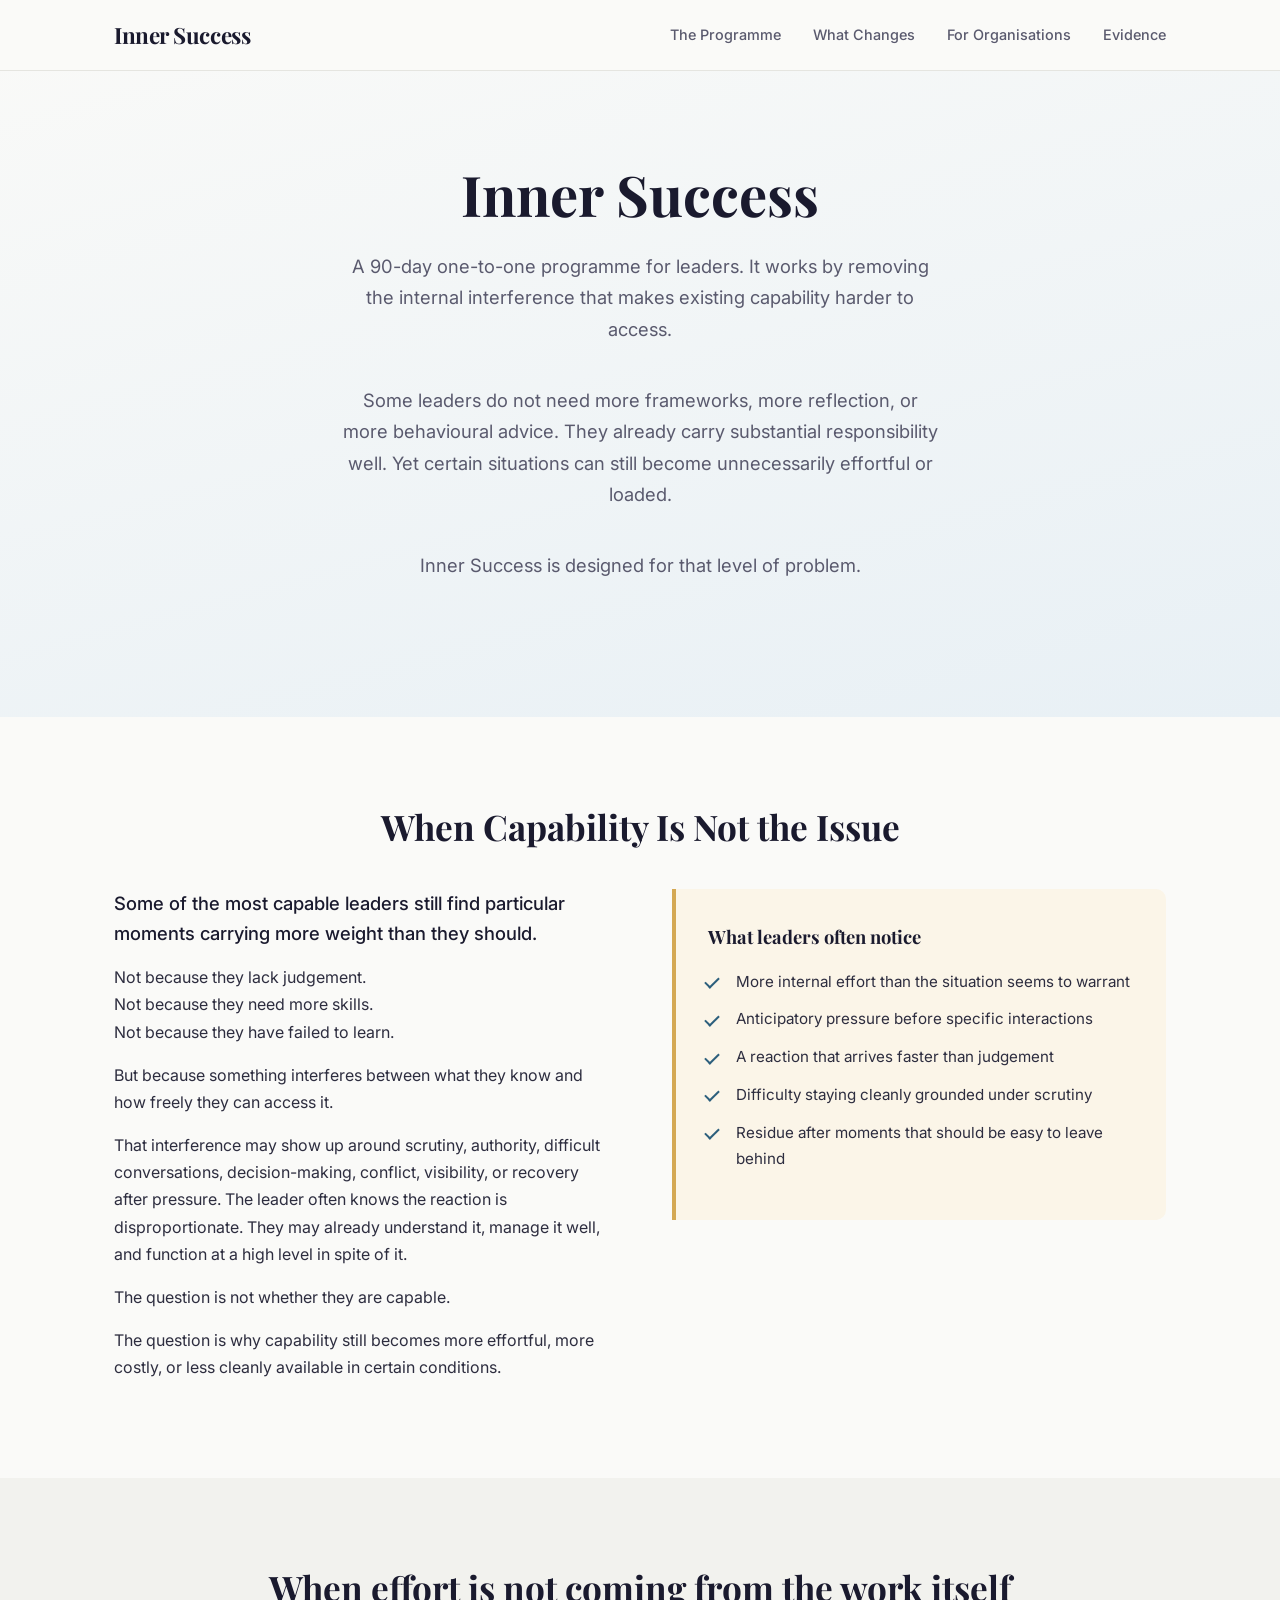
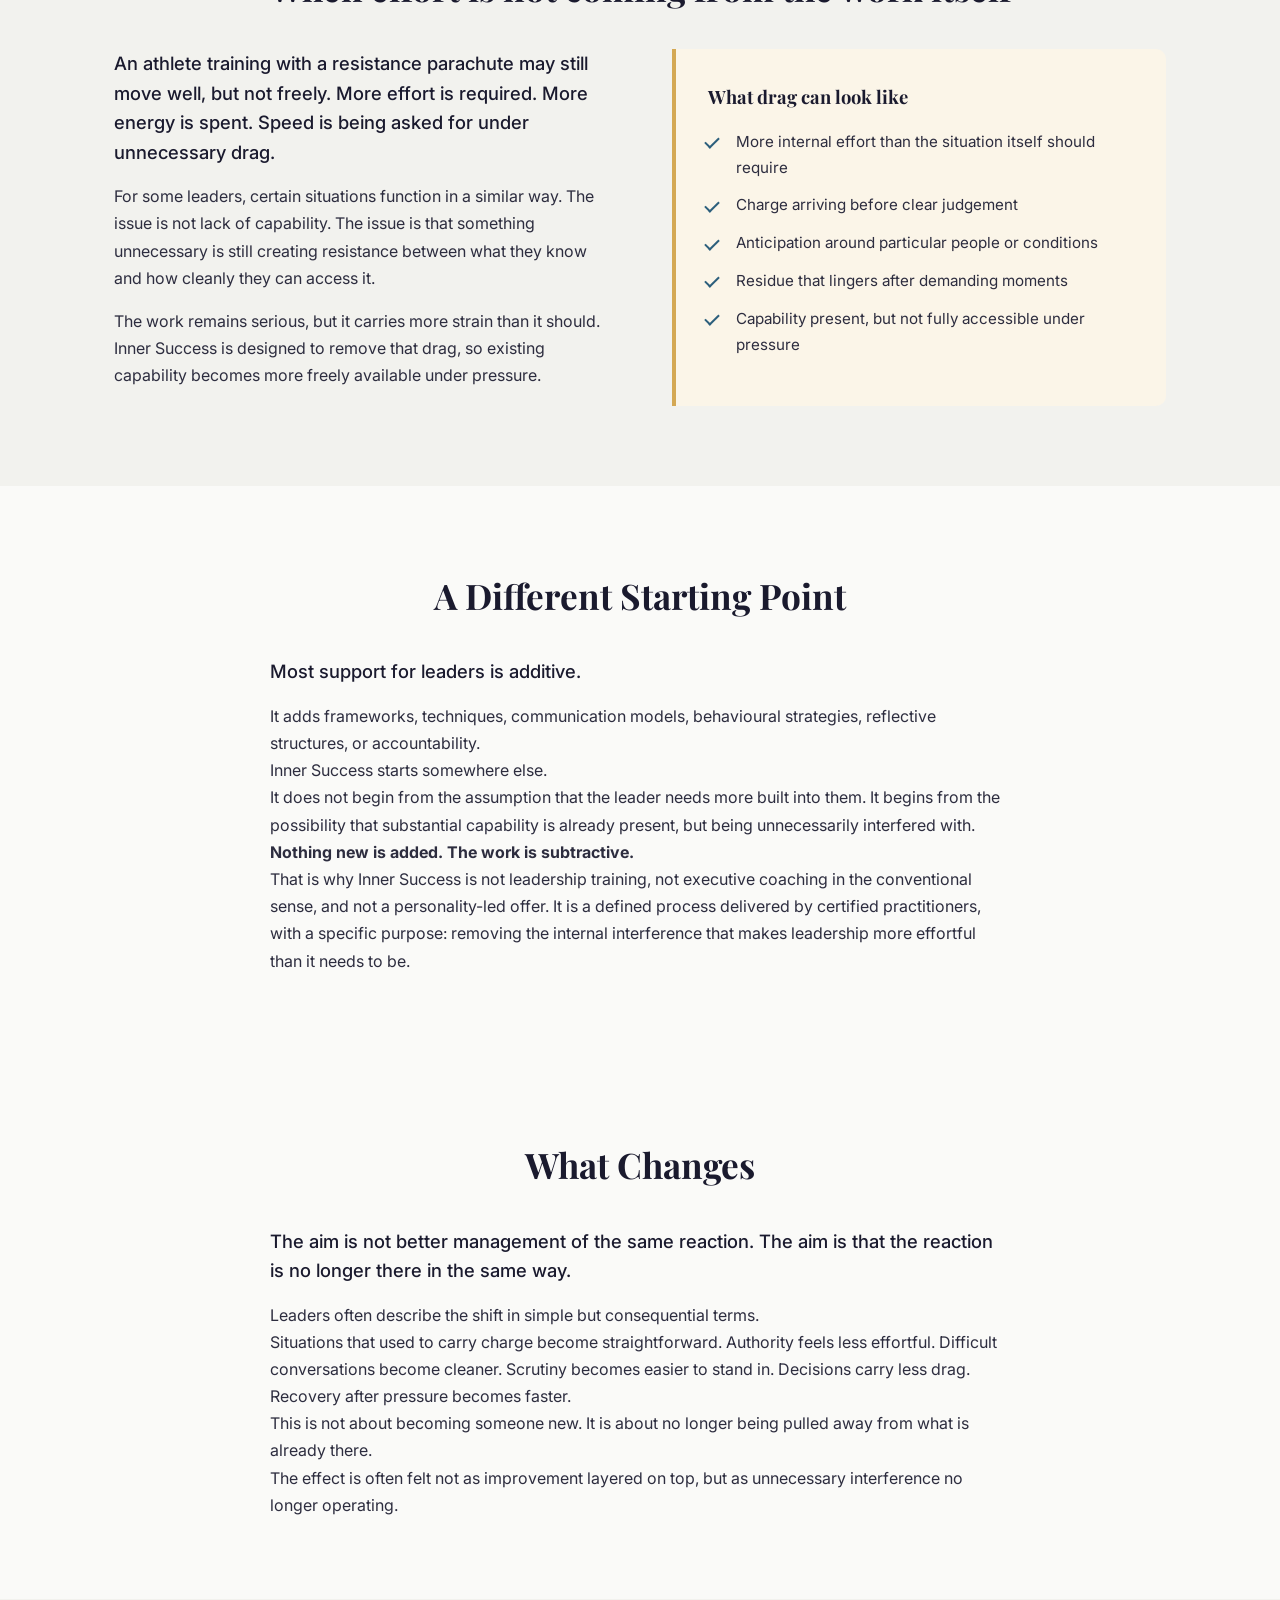
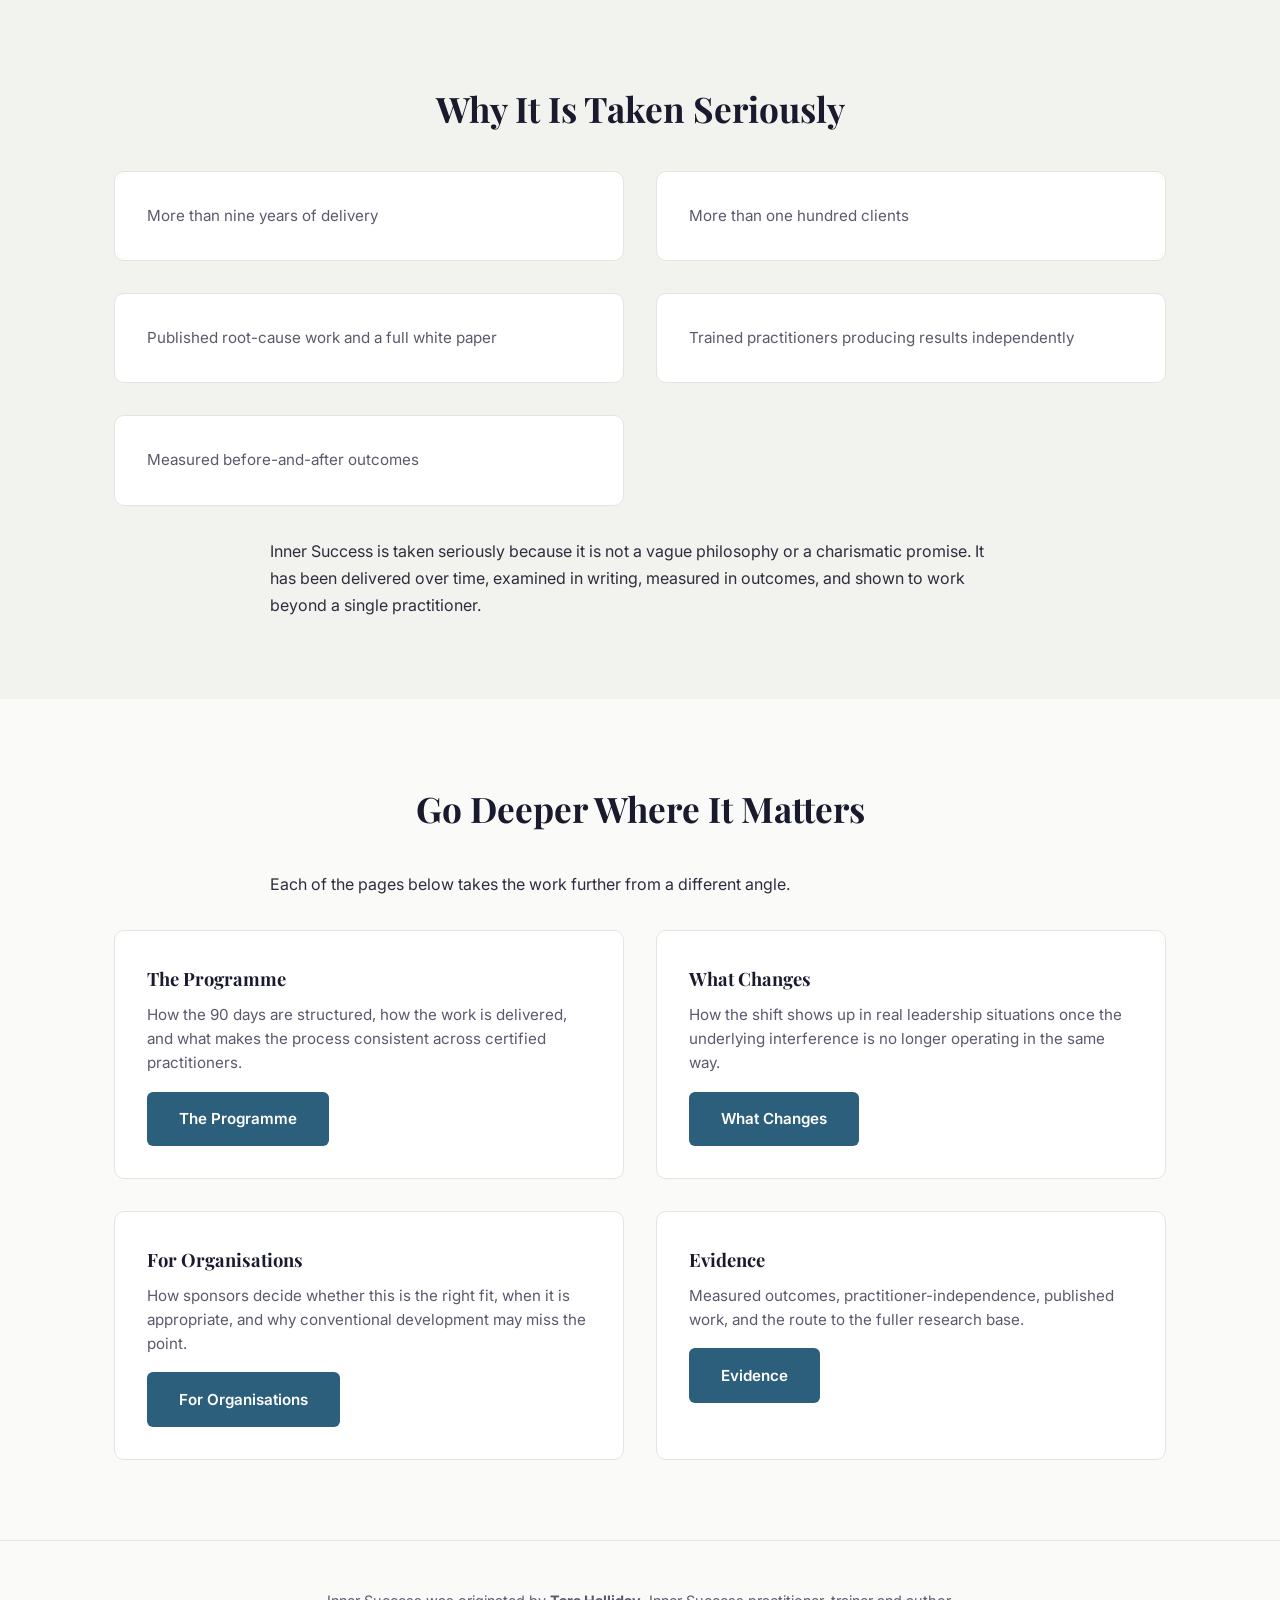
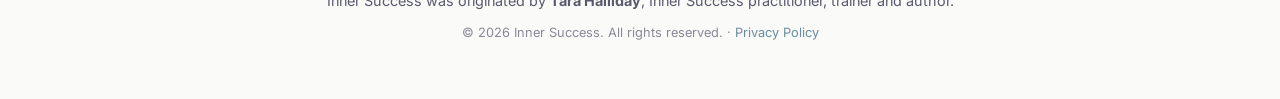
==== commit 2e8dbe7f: "Full site rewrite: new pages, updated copy, privacy policy, SEO/GEO improvements - Rewrite all five " ====
--- a/index.html
+++ b/index.html
@@ -3,8 +3,8 @@
 <head>
     <meta charset="UTF-8">
     <meta name="viewport" content="width=device-width, initial-scale=1.0">
-    <title>Inner Success | A Programme for Leaders That Removes Structural Interference</title>
-    <meta name="description" content="A programme for leaders that removes structural interference, where capability itself is not the problem. Explore the methodology, evidence, and organisational application.">
+    <title>Inner Success | A Programme for Leaders</title>
+    <meta name="description" content="A 90-day one-to-one programme for leaders. Inner Success works by removing interference, not by adding capability. For referred leaders and those considering or approving the programme.">
 
     <!-- Canonical URL -->
     <link rel="canonical" href="https://innersuccess.me/">
@@ -18,8 +18,8 @@
     <!-- Open Graph -->
     <meta property="og:type" content="website">
     <meta property="og:site_name" content="Inner Success">
-    <meta property="og:title" content="Inner Success | A Programme for Leaders That Removes Structural Interference">
-    <meta property="og:description" content="A programme for leaders that removes structural interference, where capability itself is not the problem. Explore the methodology, evidence, and organisational application.">
+    <meta property="og:title" content="Inner Success | A Programme for Leaders">
+    <meta property="og:description" content="A 90-day one-to-one programme for leaders. Inner Success works by removing interference, not by adding capability.">
     <meta property="og:url" content="https://innersuccess.me/">
     <meta property="og:image" content="https://innersuccess.me/images/og-image.png">
     <meta property="og:image:alt" content="Inner Success logo">
@@ -28,8 +28,8 @@
 
     <!-- Twitter / X -->
     <meta name="twitter:card" content="summary_large_image">
-    <meta name="twitter:title" content="Inner Success | A Programme for Leaders That Removes Structural Interference">
-    <meta name="twitter:description" content="A programme for leaders that removes structural interference, where capability itself is not the problem. Explore the methodology, evidence, and organisational application.">
+    <meta name="twitter:title" content="Inner Success | A Programme for Leaders">
+    <meta name="twitter:description" content="A 90-day one-to-one programme for leaders. Inner Success works by removing interference, not by adding capability.">
     <meta name="twitter:image" content="https://innersuccess.me/images/og-image.png">
     <meta name="twitter:image:alt" content="Inner Success logo">
 
@@ -48,12 +48,12 @@
           "name": "Inner Success",
           "url": "https://innersuccess.me",
           "logo": "https://innersuccess.me/images/og-logo.png",
-          "description": "A distinct methodology for leaders that removes structural interference, where capability itself is not the problem.",
+          "description": "A defined 90-day one-to-one process, delivered by certified practitioners, that helps leaders by removing the internal interference that makes existing capability harder to access.",
           "founder": {
             "@type": "Person",
             "name": "Tara Halliday",
             "jobTitle": "Originator of Inner Success",
-            "description": "Researcher, author, and originator of the Inner Success methodology for removing structural interference in leaders."
+            "description": "Researcher, author, and originator of the Inner Success methodology."
           },
           "contactPoint": {
             "@type": "ContactPoint",
@@ -76,9 +76,10 @@
         <div class="nav-inner">
             <a href="index.html" class="nav-logo">Inner Success</a>
             <div class="nav-links">
-                <a href="index.html" class="nav-link active">The Programme</a>
-                <a href="evidence.html" class="nav-link">The Evidence</a>
+                <a href="programme.html" class="nav-link">The Programme</a>
+                <a href="what-changes.html" class="nav-link">What Changes</a>
                 <a href="organisations.html" class="nav-link">For Organisations</a>
+                <a href="evidence.html" class="nav-link">Evidence</a>
             </div>
             <button class="nav-toggle" aria-label="Toggle menu">
                 <span></span><span></span><span></span>
@@ -88,84 +89,34 @@
 
     <header class="hero">
         <div class="container">
-            <p class="hero-label">A Programme for Leaders</p>
-            <h1 class="hero-title">Every other programme adds.<br><span class="hero-highlight">This one removes.</span></h1>
-            <p class="hero-subtitle">You know the feedback isn't personal. You know the situation doesn't warrant the reaction. Yet the pattern keeps appearing, and no amount of insight stops it. Inner Success is a distinct methodology that removes the structural interference at source.</p>
+            <h1 class="hero-title">Inner Success</h1>
+            <p class="hero-subtitle">A 90-day one-to-one programme for leaders. It works by removing the internal interference that makes existing capability harder to access.</p>
+            <p class="hero-subtitle">Some leaders do not need more frameworks, more reflection, or more behavioural advice. They already carry substantial responsibility well. Yet certain situations can still become unnecessarily effortful or loaded.</p>
+            <p class="hero-subtitle">Inner Success is designed for that level of problem.</p>
         </div>
     </header>
 
     <section class="section">
         <div class="container">
-            <div class="metaphor-block">
-                <h2 class="section-title">The Training Parachute</h2>
-                <div class="metaphor-image">
-                    <img src="images/training-parachute.jpg" alt="An athlete sprinting on a track with a resistance training parachute creating drag behind them">
-                </div>
-                <div class="metaphor-content">
-                    <p class="metaphor-explainer">Athletes use training parachutes; small canopies that attach to the body and create resistance while running. They build strength. But you're meant to take them off.</p>
-                    <p class="metaphor-text">Almost every leader is running with one they don't know is there.</p>
-                    <p>Early in life, you learned an invisible pattern, a way of responding to pressure that helped you perform, achieve, and succeed. It worked. But it's still attached, quietly creating drag on everything you do. You're expending more effort than the task requires, carrying more stress than the situation demands.</p>
-                    <p>This isn't a flaw. It's a near-universal human condition. It usually becomes visible at the highest levels of performance, where even small amounts of unnecessary drag make a meaningful difference.</p>
-                    <p>Inner Success doesn't teach you to run harder. <strong>It cuts the parachute.</strong></p>
-
-                </div>
-            </div>
-        </div>
-    </section>
-
-    <section class="section section-alt">
-        <div class="container">
-            <h2 class="section-title">How It Works</h2>
-            <div class="programme-overview">
-                <p class="section-intro">Eight modules, delivered one-to-one, tailored to the individual. The structural interference is measured before the programme begins and again after, so change is quantified, not assumed.</p>
-            </div>
-            <div class="features-grid">
-                <div class="feature-card">
-                    <div class="feature-icon">
-                        <svg width="32" height="32" viewBox="0 0 24 24" fill="none" stroke="currentColor" stroke-width="2" stroke-linecap="round" stroke-linejoin="round"><path d="M18 6L6 18M6 6l12 12"/></svg>
-                    </div>
-                    <h3>Removal, Not Addition</h3>
-                    <p>Every other programme adds skills, tools, or insights. Inner Success removes the structural condition that creates drag so everything else works better.</p>
-                </div>
-                <div class="feature-card">
-                    <div class="feature-icon">
-                        <svg width="32" height="32" viewBox="0 0 24 24" fill="none" stroke="currentColor" stroke-width="2" stroke-linecap="round" stroke-linejoin="round"><path d="M12 22c5.523 0 10-4.477 10-10S17.523 2 12 2 2 6.477 2 12s4.477 10 10 10z"/><path d="M9 12l2 2 4-4"/></svg>
-                    </div>
-                    <h3>Permanent Change</h3>
-                    <p>This is not a coping strategy or a technique to practise. The programme works at the level of neuroscience and physiology to produce a permanent shift, not a temporary one.</p>
-                </div>
-                <div class="feature-card">
-                    <div class="feature-icon">
-                        <svg width="32" height="32" viewBox="0 0 24 24" fill="none" stroke="currentColor" stroke-width="2" stroke-linecap="round" stroke-linejoin="round"><circle cx="12" cy="12" r="10"/><path d="M12 6v6l4 2"/></svg>
-                    </div>
-                    <h3>Measured Results</h3>
-                    <p>We assess the structural condition before and after the programme. Change is quantified, not assumed. Colleagues and teams notice the difference independently.</p>
-                </div>
-                <div class="feature-card">
-                    <div class="feature-icon">
-                        <svg width="32" height="32" viewBox="0 0 24 24" fill="none" stroke="currentColor" stroke-width="2" stroke-linecap="round" stroke-linejoin="round"><path d="M17 21v-2a4 4 0 0 0-4-4H5a4 4 0 0 0-4 4v2"/><circle cx="9" cy="7" r="4"/><path d="M23 21v-2a4 4 0 0 0-3-3.87"/><path d="M16 3.13a4 4 0 0 1 0 7.75"/></svg>
-                    </div>
-                    <h3>Proven Methodology</h3>
-                    <p>Independently validated across multiple practitioners. Results are consistent regardless of who delivers the programme, because the science works, not the personality.</p>
-                </div>
-            </div>
-        </div>
-    </section>
-
-    <section class="section">
-        <div class="container">
-            <h2 class="section-title">The Science Behind It</h2>
+            <h2 class="section-title">When Capability Is Not the Issue</h2>
             <div class="two-col">
                 <div>
-                    <p class="lead-text">Inner Success draws on multiple disciplines to address the structural condition at its source, not its symptoms.</p>
-                    <p>The programme integrates insights from neuroregulation, memory reconsolidation, interpersonal dynamics, and leadership theory. Each module is tailored to the individual, targeting the specific patterns that create their drag.</p>
-                    <p>The underlying mechanism is well-understood: early experiences create responses that become automatic under pressure. These responses were adaptive once. In a leadership context, they show up as unnecessary reactivity, elevated stress, and effort that exceeds what the situation actually requires.</p>
-                    <p>This is why self-awareness alone does not change the behaviour, and why leaders still react under pressure despite knowing better. The programme doesn't manage these responses. It removes the triggers that activate them permanently.</p>
+                    <p class="lead-text">Some of the most capable leaders still find particular moments carrying more weight than they should.</p>
+                    <p>Not because they lack judgement.<br>Not because they need more skills.<br>Not because they have failed to learn.</p>
+                    <p>But because something interferes between what they know and how freely they can access it.</p>
+                    <p>That interference may show up around scrutiny, authority, difficult conversations, decision-making, conflict, visibility, or recovery after pressure. The leader often knows the reaction is disproportionate. They may already understand it, manage it well, and function at a high level in spite of it.</p>
+                    <p>The question is not whether they are capable.</p>
+                    <p>The question is why capability still becomes more effortful, more costly, or less cleanly available in certain conditions.</p>
                 </div>
                 <div class="aside-block">
-                    <h3>Eight Tailored Modules</h3>
-                    <p>Each programme is structured across eight modules delivered one-to-one. Before the programme begins, we measure the extent and pattern of the structural condition. After completion, we measure again.</p>
-                    <p>This before-and-after data forms part of the <a href="evidence.html">evidence base for measured outcomes</a>, detailed further in the <a href="white-paper.html">research white paper</a>.</p>
+                    <h3>What leaders often notice</h3>
+                    <ul class="check-list">
+                        <li>More internal effort than the situation seems to warrant</li>
+                        <li>Anticipatory pressure before specific interactions</li>
+                        <li>A reaction that arrives faster than judgement</li>
+                        <li>Difficulty staying cleanly grounded under scrutiny</li>
+                        <li>Residue after moments that should be easy to leave behind</li>
+                    </ul>
                 </div>
             </div>
         </div>
@@ -173,43 +124,107 @@
 
     <section class="section section-alt">
         <div class="container">
-            <h2 class="section-title">Who Experiences This</h2>
+            <h2 class="section-title">When effort is not coming from the work itself</h2>
             <div class="two-col">
                 <div>
-                    <p class="lead-text">This isn't about struggling leaders. It's about capable leaders carrying more drag than they need to.</p>
-                    <p>The structural interference Inner Success addresses is near-universal. Almost everyone develops it. It only becomes visible at higher levels of performance, where the margin between good and exceptional is defined by how much unnecessary effort you're spending.</p>
-                    <p>Leaders who do the programme typically recognise these experiences:</p>
+                    <p class="lead-text">An athlete training with a resistance parachute may still move well, but not freely. More effort is required. More energy is spent. Speed is being asked for under unnecessary drag.</p>
+                    <p>For some leaders, certain situations function in a similar way. The issue is not lack of capability. The issue is that something unnecessary is still creating resistance between what they know and how cleanly they can access it.</p>
+                    <p>The work remains serious, but it carries more strain than it should. Inner Success is designed to remove that drag, so existing capability becomes more freely available under pressure.</p>
+                </div>
+                <div class="aside-block">
+                    <h3>What drag can look like</h3>
                     <ul class="check-list">
-                        <li>Performing well, but expending more effort and stress than the situation requires</li>
-                        <li>Responding to pressure with patterns you've outgrown but can't seem to switch off</li>
-                        <li>Investing in development that helps at the surface but doesn't shift something deeper</li>
-                        <li>A sense that something is getting in the way of capability you already have</li>
+                        <li>More internal effort than the situation itself should require</li>
+                        <li>Charge arriving before clear judgement</li>
+                        <li>Anticipation around particular people or conditions</li>
+                        <li>Residue that lingers after demanding moments</li>
+                        <li>Capability present, but not fully accessible under pressure</li>
                     </ul>
                 </div>
-                <div class="aside-block">
-                    <h3>The Origin</h3>
-                    <p>Tara Halliday developed Inner Success from her research into conditional worth, the near-universal structural condition that also drives imposter syndrome. The programme removes this condition directly, which is why imposter syndrome resolves as a byproduct.</p>
-                    <p>Independent practitioner training confirmed the results depend on the methodology, not the originator. The full research basis is documented in the <a href="white-paper.html">Inner Success research white paper</a>.</p>
-                </div>
-            </div>
-        </div>
-    </section>
-
-    <section class="section section-dark">
-        <div class="container cta-block">
-            <h2>Remove the interference first.</h2>
-            <p>Then everything else your leaders do becomes more effective.</p>
-            <div class="cta-buttons">
-                <a href="evidence.html" class="btn btn-secondary">See the evidence</a>
-                <a href="organisations.html" class="btn btn-primary">Bring this to your organisation</a>
+            </div>
+        </div>
+    </section>
+
+    <section class="section">
+        <div class="container">
+            <h2 class="section-title">A Different Starting Point</h2>
+            <p class="lead-text" style="max-width: 740px;">Most support for leaders is additive.</p>
+            <p style="max-width: 740px;">It adds frameworks, techniques, communication models, behavioural strategies, reflective structures, or accountability.</p>
+            <p style="max-width: 740px;">Inner Success starts somewhere else.</p>
+            <p style="max-width: 740px;">It does not begin from the assumption that the leader needs more built into them. It begins from the possibility that substantial capability is already present, but being unnecessarily interfered with.</p>
+            <p style="max-width: 740px;"><strong>Nothing new is added. The work is subtractive.</strong></p>
+            <p style="max-width: 740px;">That is why Inner Success is not leadership training, not executive coaching in the conventional sense, and not a personality-led offer. It is a defined process delivered by certified practitioners, with a specific purpose: removing the internal interference that makes leadership more effortful than it needs to be.</p>
+        </div>
+    </section>
+
+    <section class="section">
+        <div class="container">
+            <h2 class="section-title">What Changes</h2>
+            <p class="lead-text" style="max-width: 740px;">The aim is not better management of the same reaction. The aim is that the reaction is no longer there in the same way.</p>
+            <p style="max-width: 740px;">Leaders often describe the shift in simple but consequential terms.</p>
+            <p style="max-width: 740px;">Situations that used to carry charge become straightforward. Authority feels less effortful. Difficult conversations become cleaner. Scrutiny becomes easier to stand in. Decisions carry less drag. Recovery after pressure becomes faster.</p>
+            <p style="max-width: 740px;">This is not about becoming someone new. It is about no longer being pulled away from what is already there.</p>
+            <p style="max-width: 740px;">The effect is often felt not as improvement layered on top, but as unnecessary interference no longer operating.</p>
+        </div>
+    </section>
+
+    <section class="section section-alt">
+        <div class="container">
+            <h2 class="section-title">Why It Is Taken Seriously</h2>
+            <div class="features-grid">
+                <div class="feature-card">
+                    <p>More than nine years of delivery</p>
+                </div>
+                <div class="feature-card">
+                    <p>More than one hundred clients</p>
+                </div>
+                <div class="feature-card">
+                    <p>Published root-cause work and a full white paper</p>
+                </div>
+                <div class="feature-card">
+                    <p>Trained practitioners producing results independently</p>
+                </div>
+                <div class="feature-card">
+                    <p>Measured before-and-after outcomes</p>
+                </div>
+            </div>
+            <p style="max-width: 740px; margin-top: 2rem;">Inner Success is taken seriously because it is not a vague philosophy or a charismatic promise. It has been delivered over time, examined in writing, measured in outcomes, and shown to work beyond a single practitioner.</p>
+        </div>
+    </section>
+
+    <section class="section">
+        <div class="container">
+            <h2 class="section-title">Go Deeper Where It Matters</h2>
+            <p style="max-width: 740px; margin-bottom: 2rem;">Each of the pages below takes the work further from a different angle.</p>
+            <div class="features-grid">
+                <div class="feature-card">
+                    <h3>The Programme</h3>
+                    <p>How the 90 days are structured, how the work is delivered, and what makes the process consistent across certified practitioners.</p>
+                    <a href="programme.html" class="btn btn-primary" style="margin-top: 1rem;">The Programme</a>
+                </div>
+                <div class="feature-card">
+                    <h3>What Changes</h3>
+                    <p>How the shift shows up in real leadership situations once the underlying interference is no longer operating in the same way.</p>
+                    <a href="what-changes.html" class="btn btn-primary" style="margin-top: 1rem;">What Changes</a>
+                </div>
+                <div class="feature-card">
+                    <h3>For Organisations</h3>
+                    <p>How sponsors decide whether this is the right fit, when it is appropriate, and why conventional development may miss the point.</p>
+                    <a href="organisations.html" class="btn btn-primary" style="margin-top: 1rem;">For Organisations</a>
+                </div>
+                <div class="feature-card">
+                    <h3>Evidence</h3>
+                    <p>Measured outcomes, practitioner-independence, published work, and the route to the fuller research base.</p>
+                    <a href="evidence.html" class="btn btn-primary" style="margin-top: 1rem;">Evidence</a>
+                </div>
             </div>
         </div>
     </section>
 
     <footer class="footer">
         <div class="container footer-inner">
-            <p>Inner Success was developed by <strong>Tara Halliday</strong>, originator of Inner Success, researcher, and author.</p>
-            <p class="footer-small">&copy; 2026 Inner Success. All rights reserved.</p>
+            <p>Inner Success was originated by <strong>Tara Halliday</strong>, Inner Success practitioner, trainer and author.</p>
+            <p class="footer-small">&copy; 2026 Inner Success. All rights reserved. &middot; <a href="privacy.html">Privacy Policy</a></p>
         </div>
     </footer>
 
--- a/styles.css
+++ b/styles.css
@@ -264,6 +264,15 @@
     font-size: 1.05rem;
 }
 
+/* Constrain standalone body paragraphs so they sit visually centred
+   beneath the centred section titles, while staying left-aligned. */
+.section > .container > p,
+.section > .container > .lead-text {
+    max-width: 740px;
+    margin-left: auto;
+    margin-right: auto;
+}
+
 .lead-text {
     font-size: 1.15rem;
     font-weight: 500;
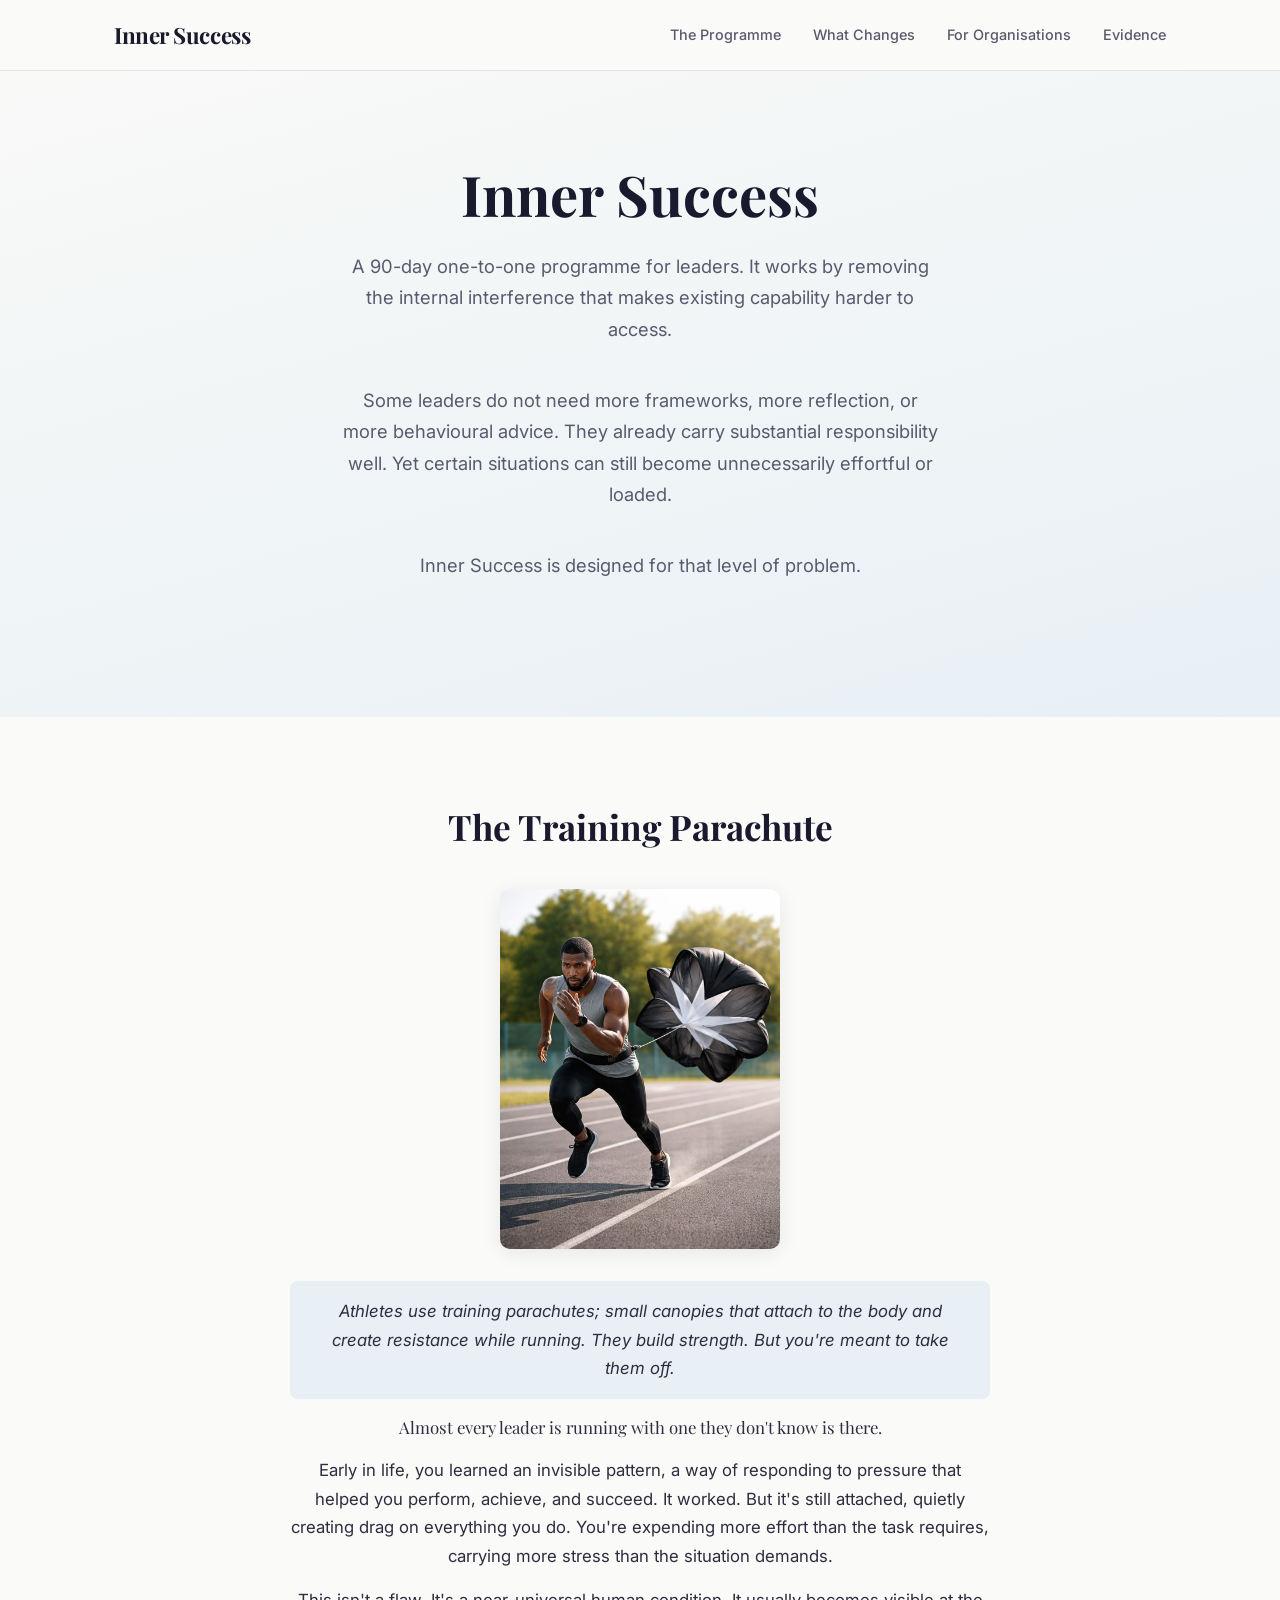
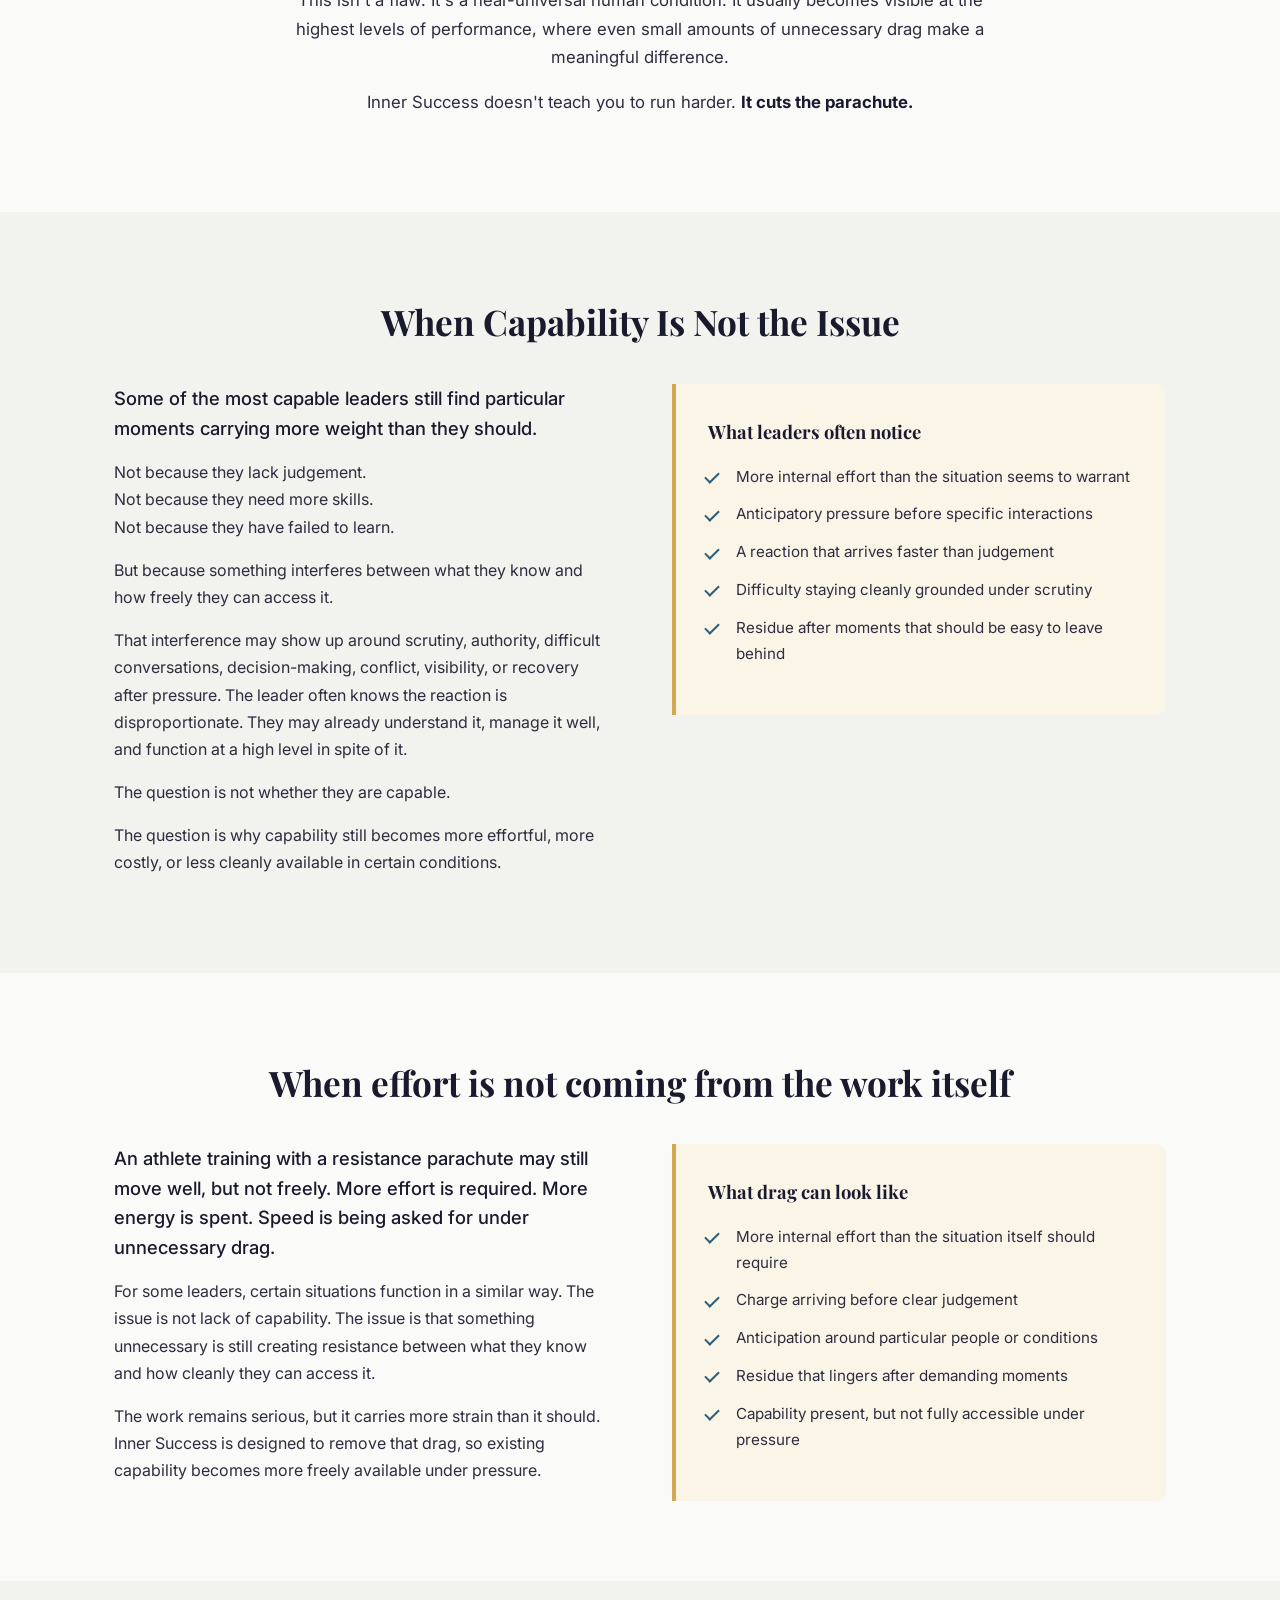
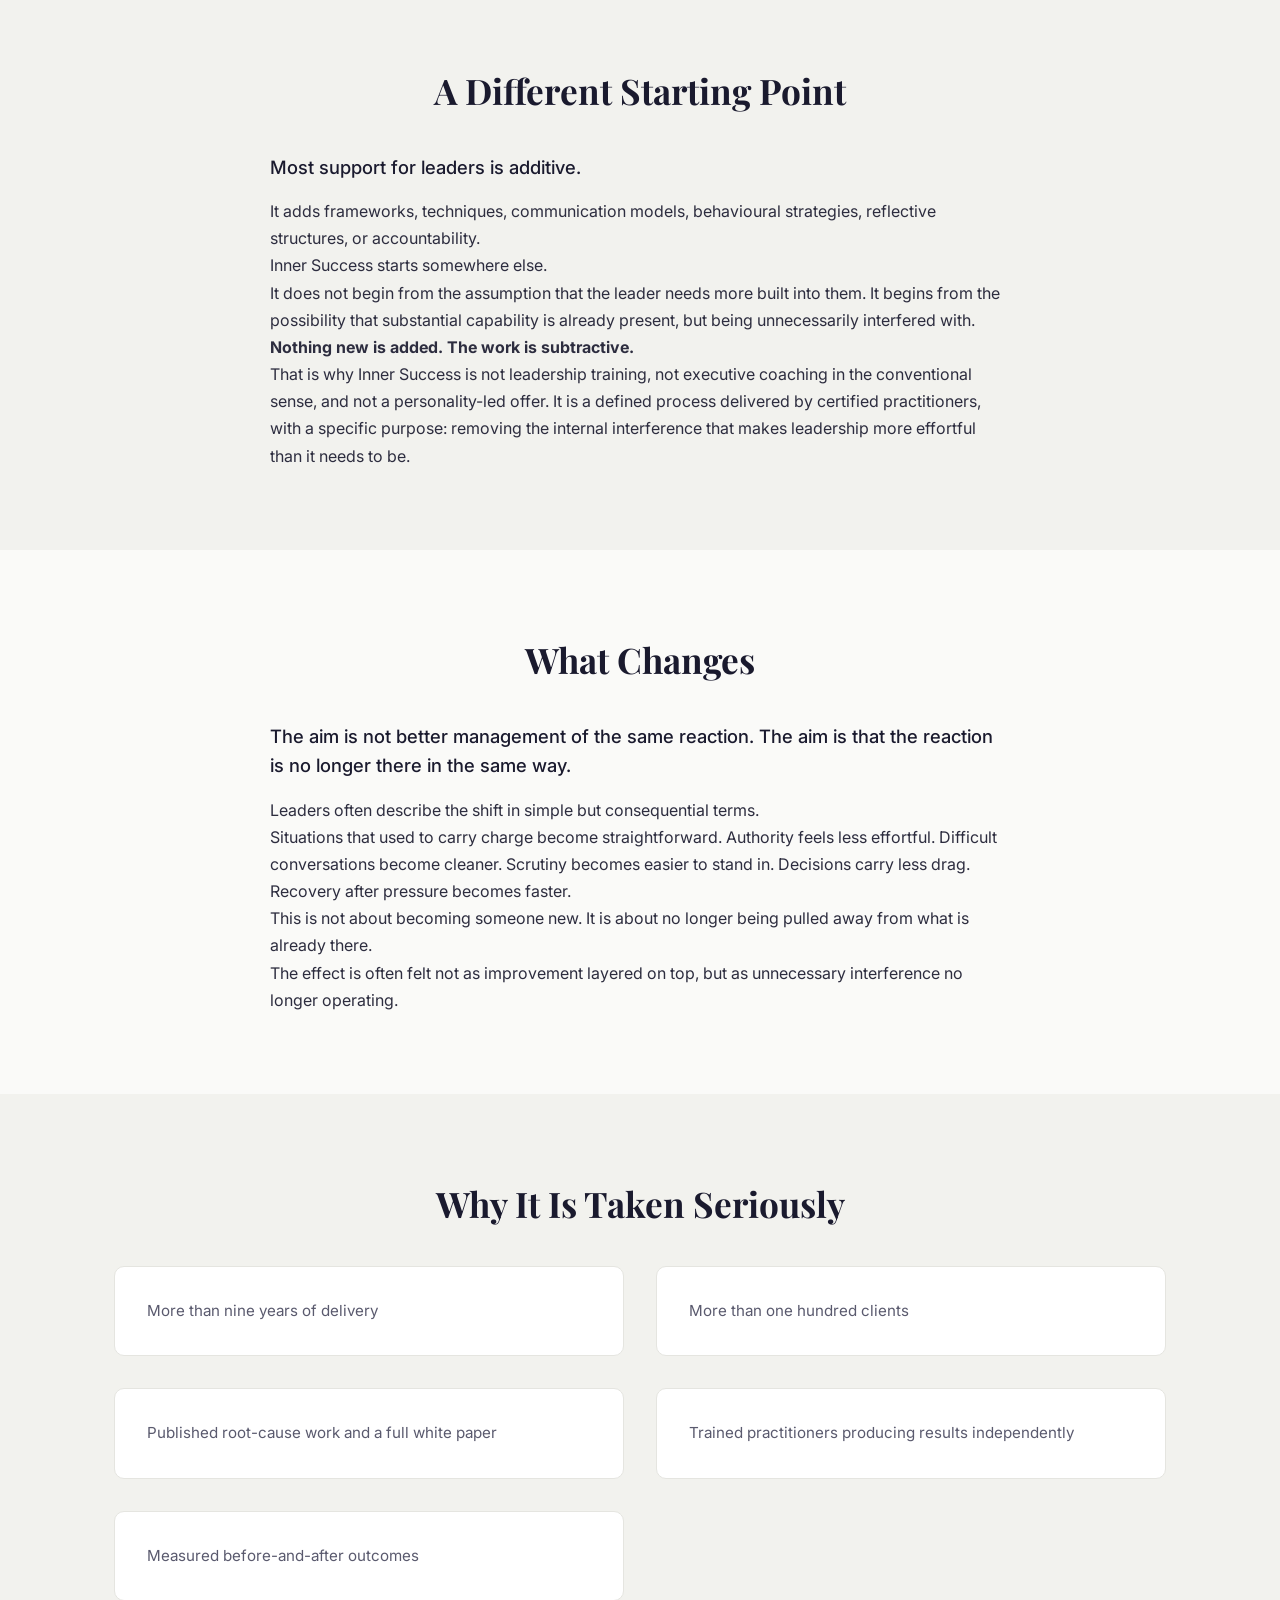
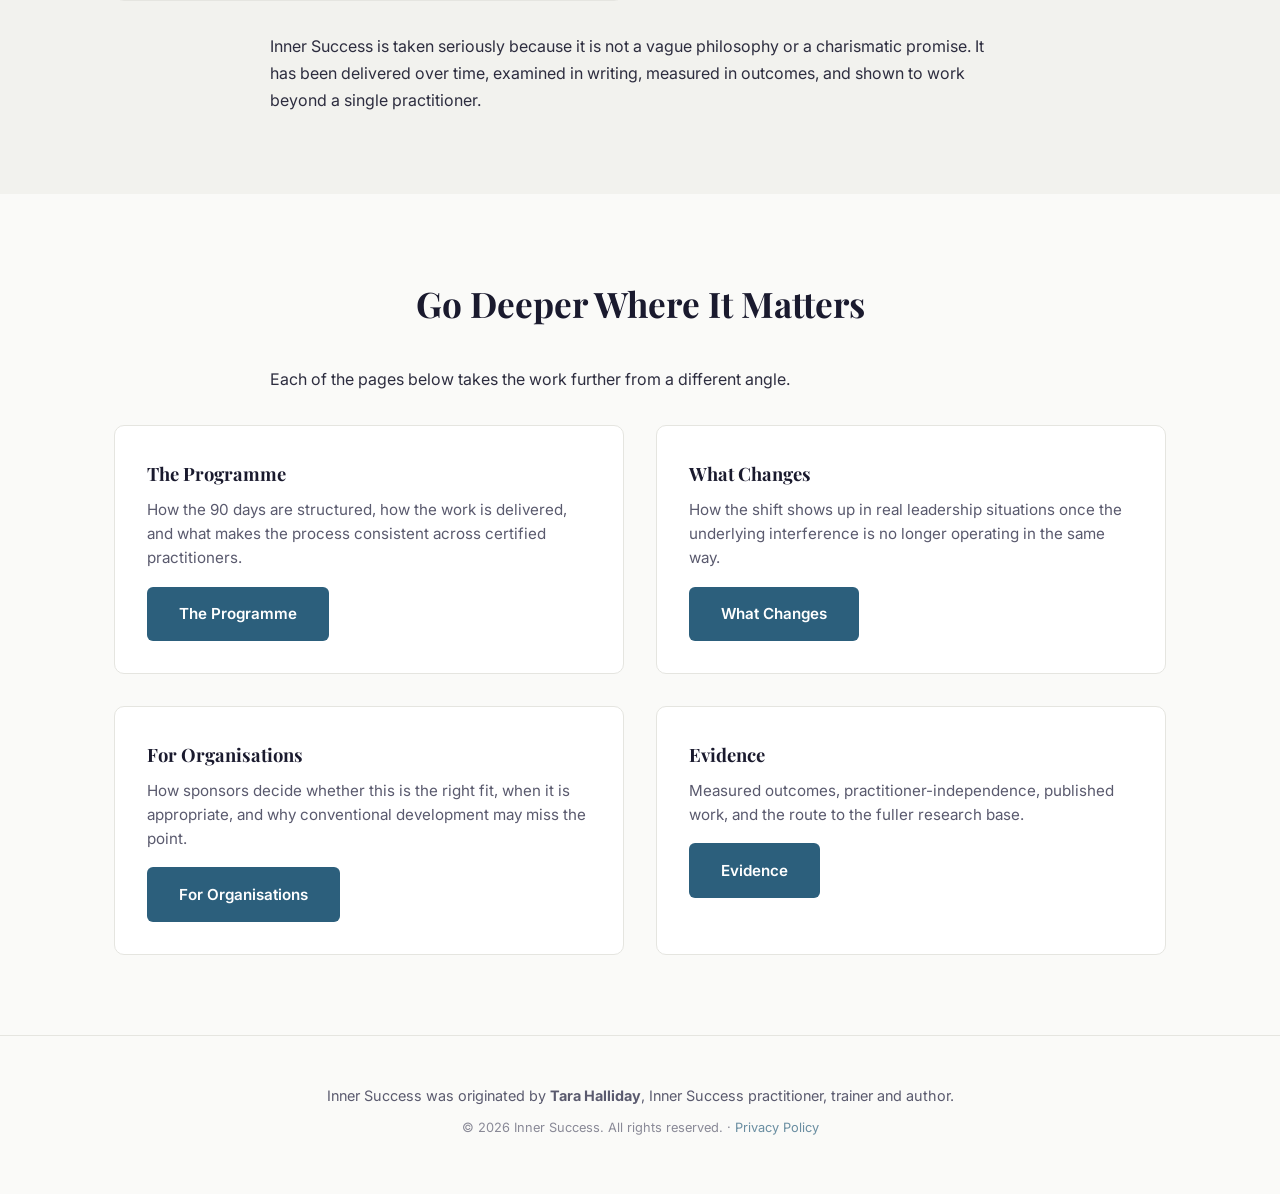
==== commit a618cab8: "Restore training parachute image and metaphor section to homepage Co-Authored-By: Claude Opus 4.6 <n" ====
--- a/index.html
+++ b/index.html
@@ -98,6 +98,24 @@
 
     <section class="section">
         <div class="container">
+            <div class="metaphor-block">
+                <h2 class="section-title">The Training Parachute</h2>
+                <div class="metaphor-image">
+                    <img src="images/training-parachute.jpg" alt="An athlete sprinting on a track with a resistance training parachute creating drag behind them">
+                </div>
+                <div class="metaphor-content">
+                    <p class="metaphor-explainer">Athletes use training parachutes; small canopies that attach to the body and create resistance while running. They build strength. But you're meant to take them off.</p>
+                    <p class="metaphor-text">Almost every leader is running with one they don't know is there.</p>
+                    <p>Early in life, you learned an invisible pattern, a way of responding to pressure that helped you perform, achieve, and succeed. It worked. But it's still attached, quietly creating drag on everything you do. You're expending more effort than the task requires, carrying more stress than the situation demands.</p>
+                    <p>This isn't a flaw. It's a near-universal human condition. It usually becomes visible at the highest levels of performance, where even small amounts of unnecessary drag make a meaningful difference.</p>
+                    <p>Inner Success doesn't teach you to run harder. <strong>It cuts the parachute.</strong></p>
+                </div>
+            </div>
+        </div>
+    </section>
+
+    <section class="section section-alt">
+        <div class="container">
             <h2 class="section-title">When Capability Is Not the Issue</h2>
             <div class="two-col">
                 <div>
@@ -122,7 +140,7 @@
         </div>
     </section>
 
-    <section class="section section-alt">
+    <section class="section">
         <div class="container">
             <h2 class="section-title">When effort is not coming from the work itself</h2>
             <div class="two-col">
@@ -145,7 +163,7 @@
         </div>
     </section>
 
-    <section class="section">
+    <section class="section section-alt">
         <div class="container">
             <h2 class="section-title">A Different Starting Point</h2>
             <p class="lead-text" style="max-width: 740px;">Most support for leaders is additive.</p>
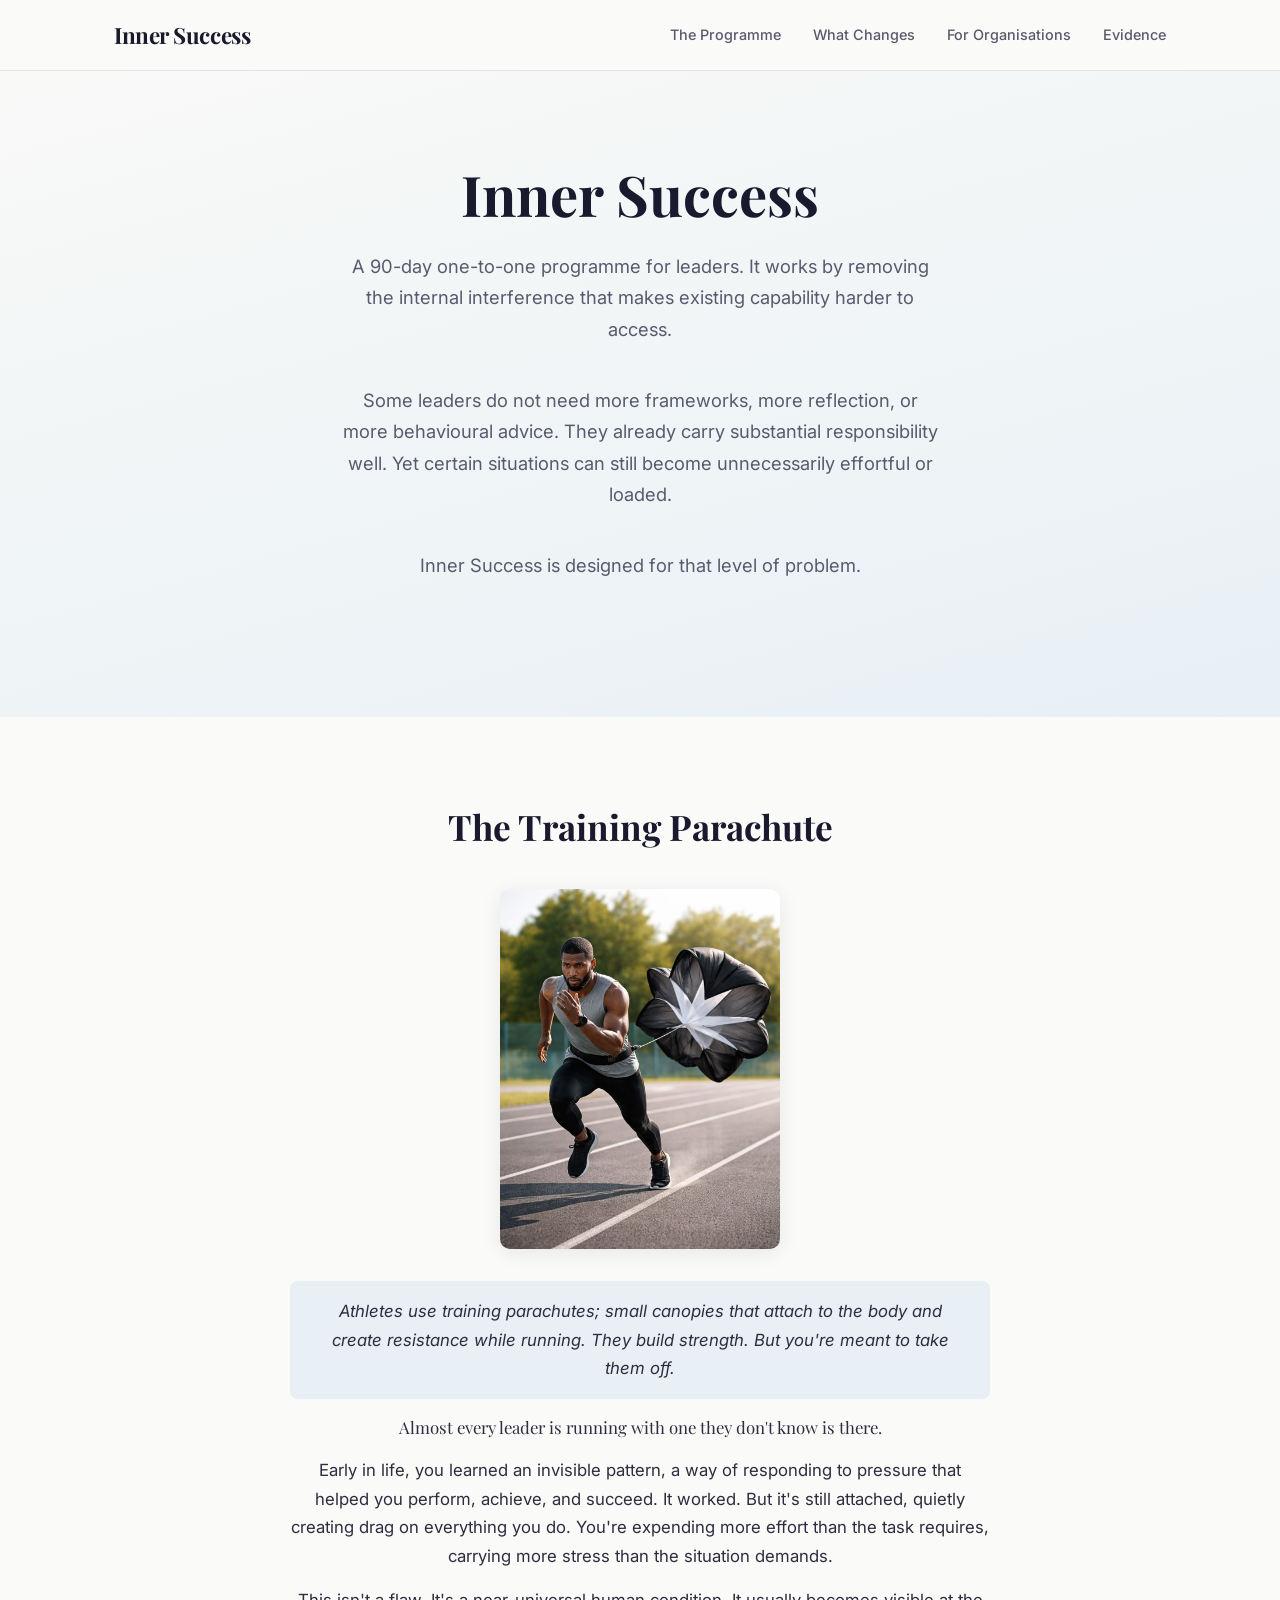
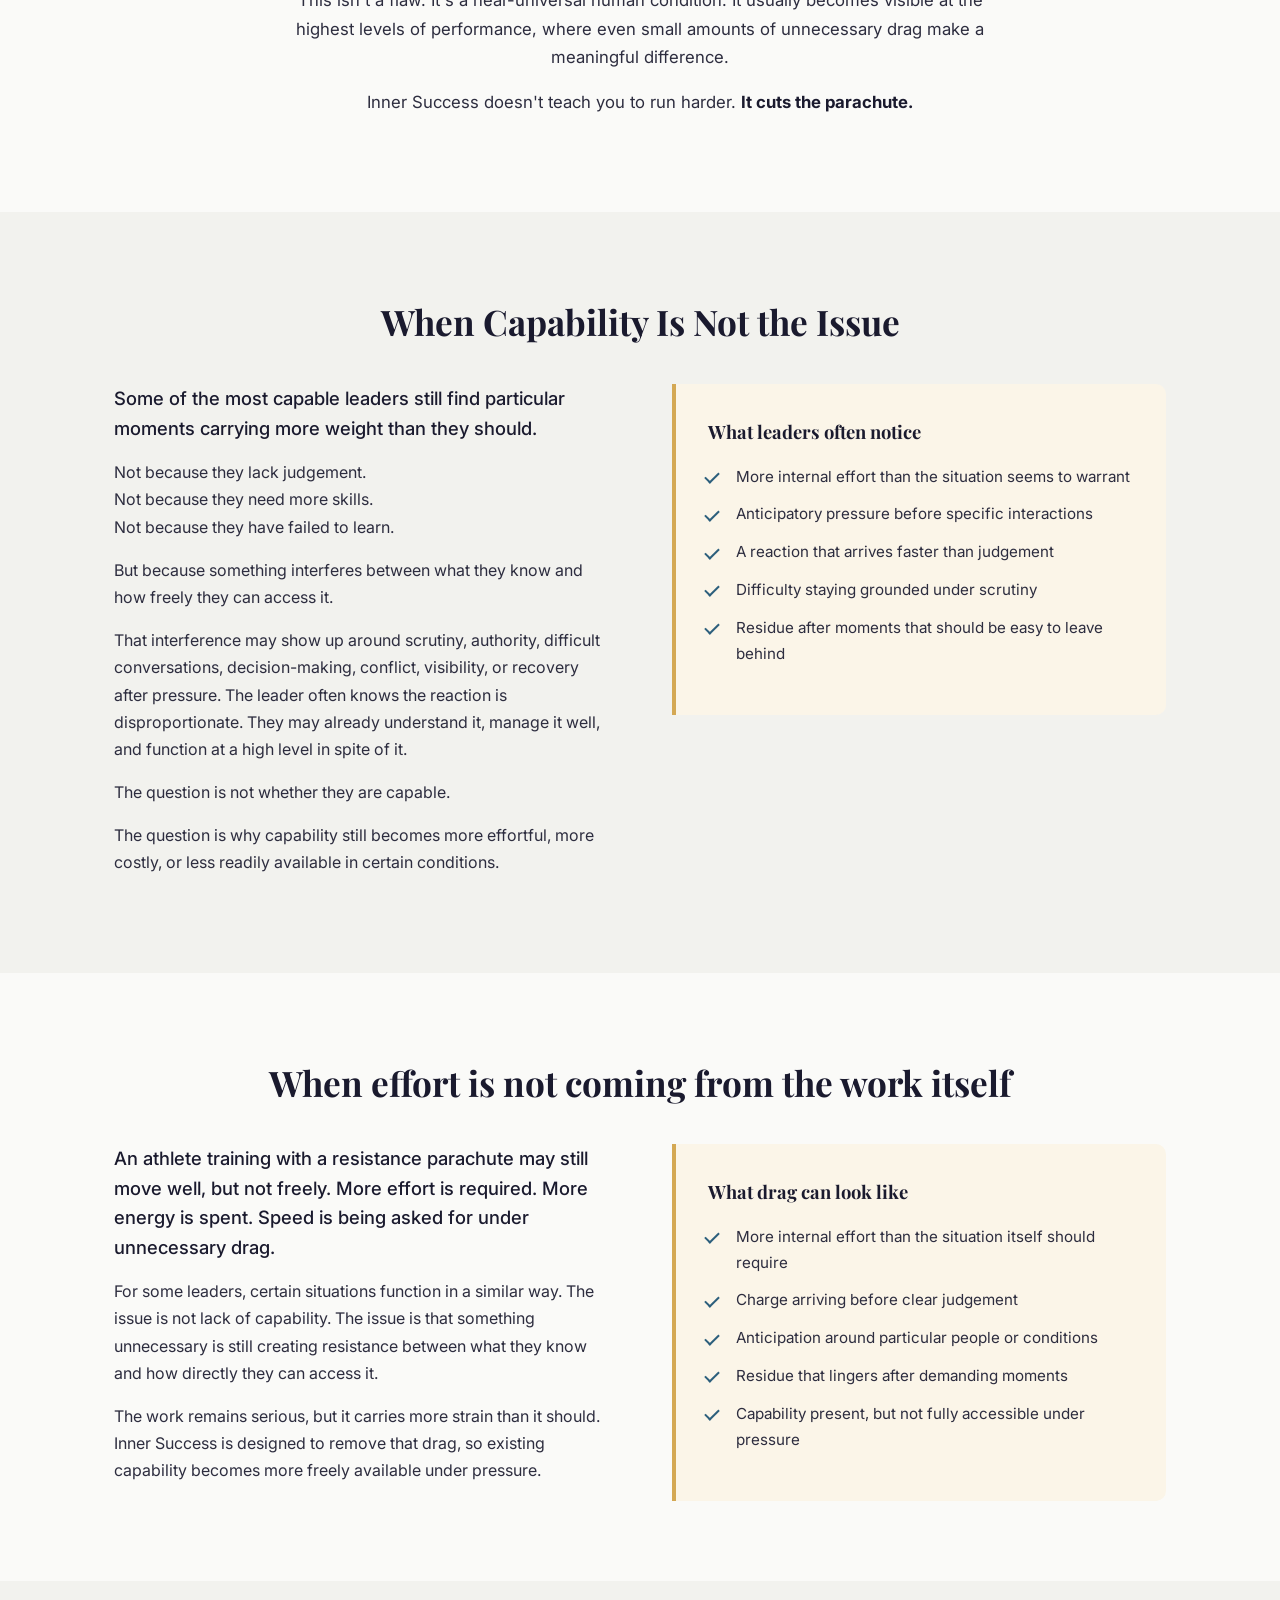
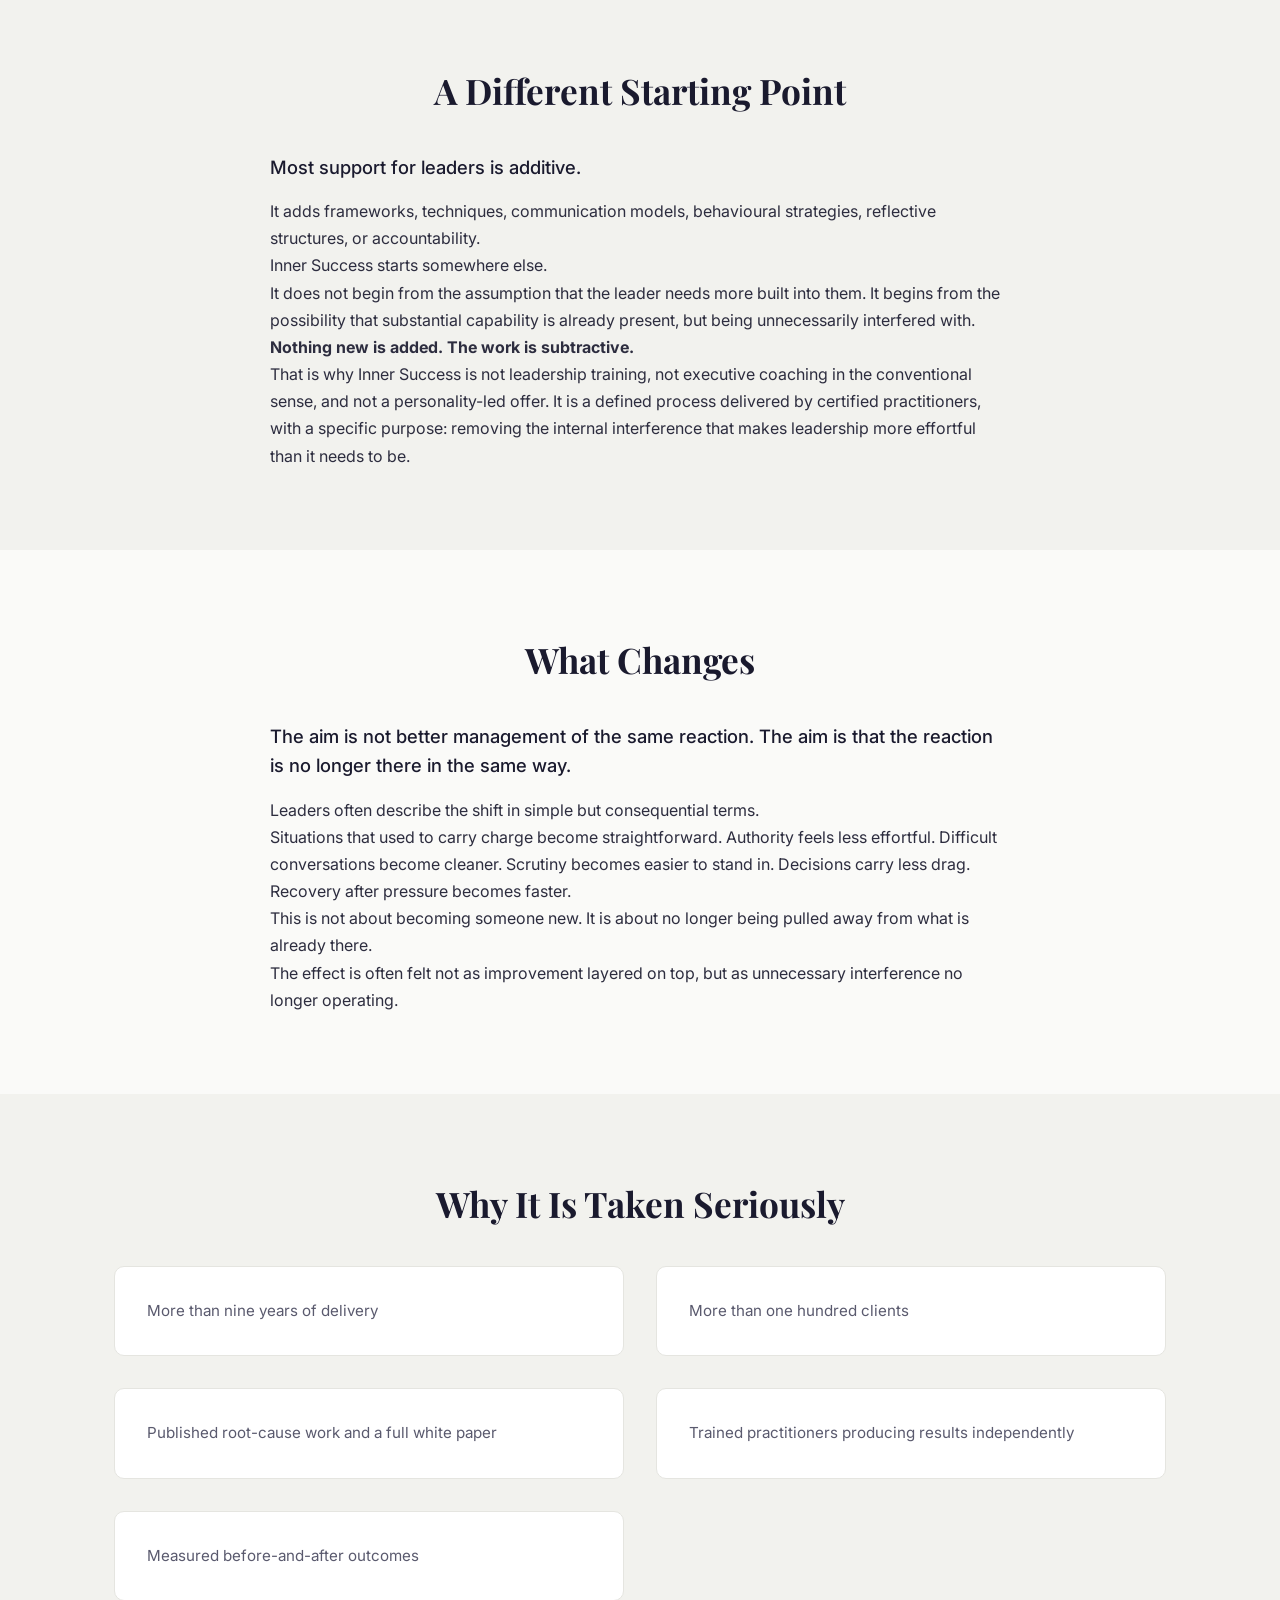
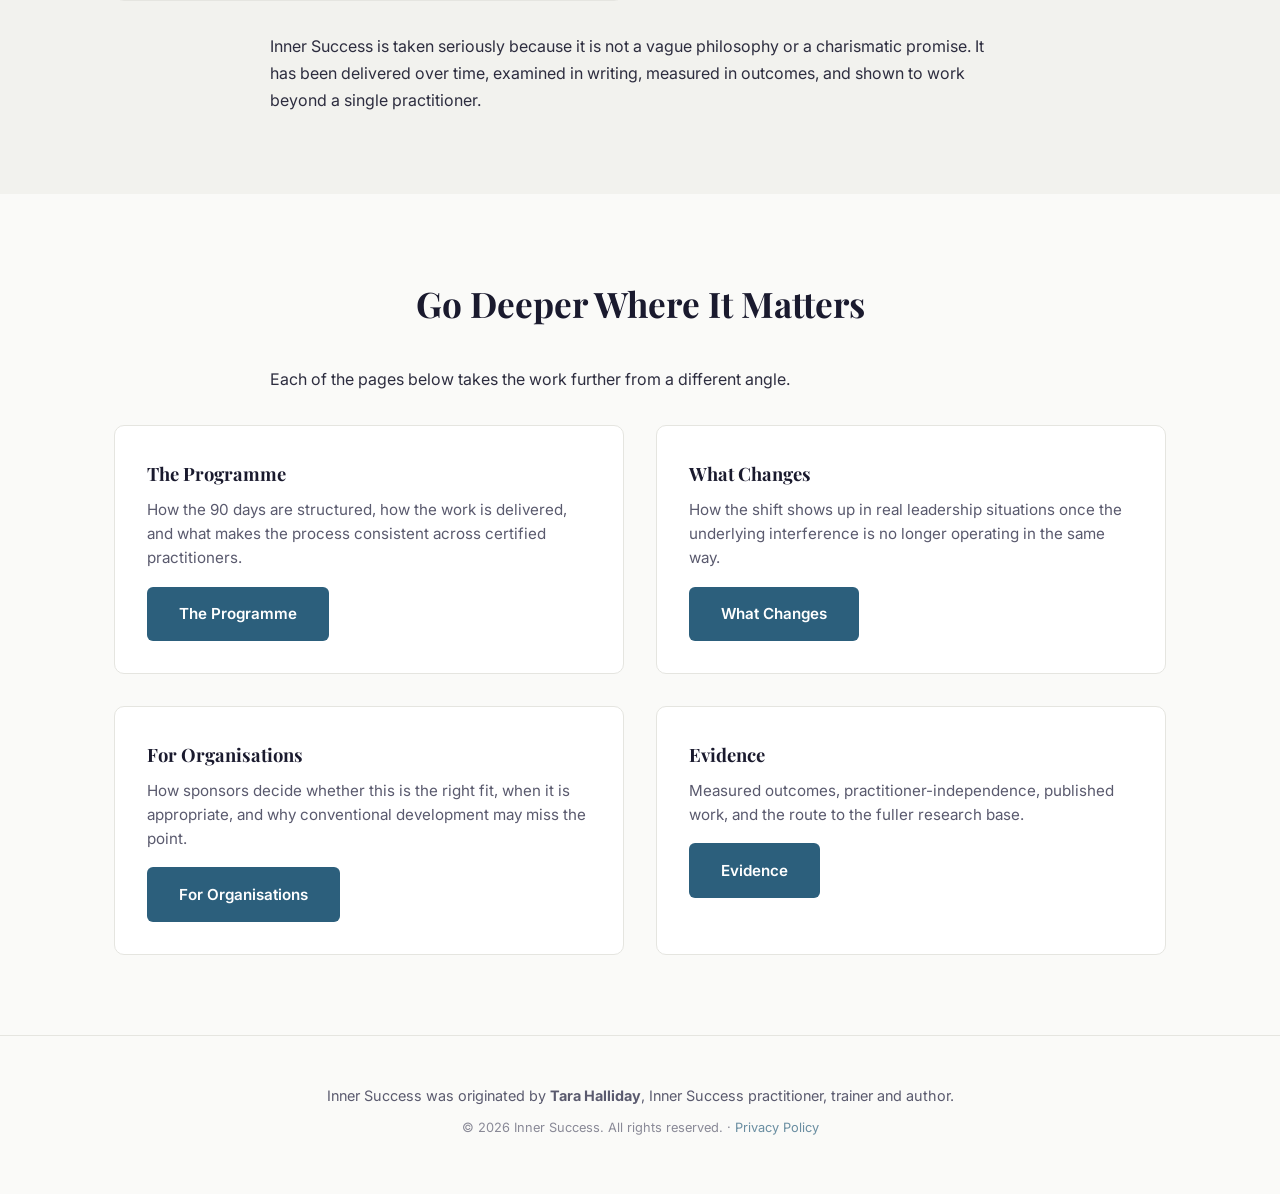
==== commit c093112c: "Replace overused 'cleanly' with varied alternatives, fix mobile layout for programme cards Removed 7" ====
--- a/index.html
+++ b/index.html
@@ -124,7 +124,7 @@
                     <p>But because something interferes between what they know and how freely they can access it.</p>
                     <p>That interference may show up around scrutiny, authority, difficult conversations, decision-making, conflict, visibility, or recovery after pressure. The leader often knows the reaction is disproportionate. They may already understand it, manage it well, and function at a high level in spite of it.</p>
                     <p>The question is not whether they are capable.</p>
-                    <p>The question is why capability still becomes more effortful, more costly, or less cleanly available in certain conditions.</p>
+                    <p>The question is why capability still becomes more effortful, more costly, or less readily available in certain conditions.</p>
                 </div>
                 <div class="aside-block">
                     <h3>What leaders often notice</h3>
@@ -132,7 +132,7 @@
                         <li>More internal effort than the situation seems to warrant</li>
                         <li>Anticipatory pressure before specific interactions</li>
                         <li>A reaction that arrives faster than judgement</li>
-                        <li>Difficulty staying cleanly grounded under scrutiny</li>
+                        <li>Difficulty staying grounded under scrutiny</li>
                         <li>Residue after moments that should be easy to leave behind</li>
                     </ul>
                 </div>
@@ -146,7 +146,7 @@
             <div class="two-col">
                 <div>
                     <p class="lead-text">An athlete training with a resistance parachute may still move well, but not freely. More effort is required. More energy is spent. Speed is being asked for under unnecessary drag.</p>
-                    <p>For some leaders, certain situations function in a similar way. The issue is not lack of capability. The issue is that something unnecessary is still creating resistance between what they know and how cleanly they can access it.</p>
+                    <p>For some leaders, certain situations function in a similar way. The issue is not lack of capability. The issue is that something unnecessary is still creating resistance between what they know and how directly they can access it.</p>
                     <p>The work remains serious, but it carries more strain than it should. Inner Success is designed to remove that drag, so existing capability becomes more freely available under pressure.</p>
                 </div>
                 <div class="aside-block">
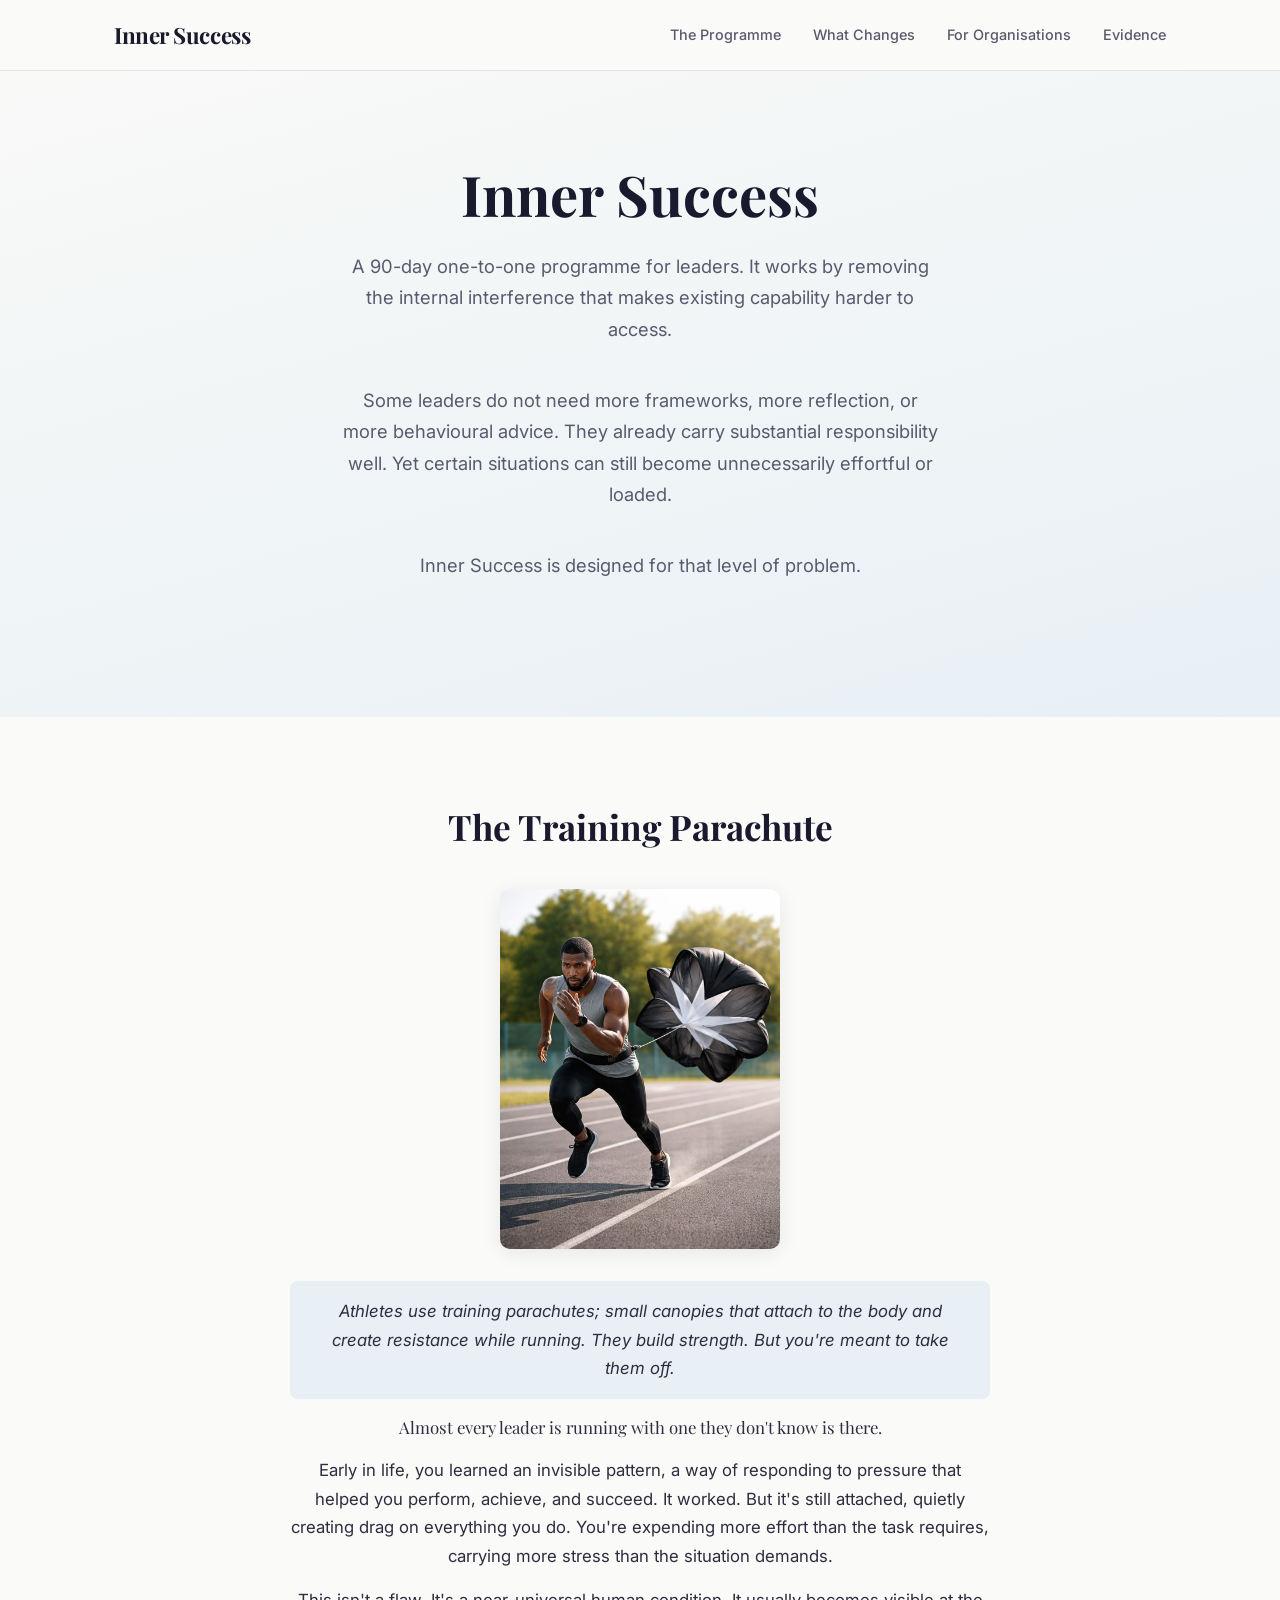
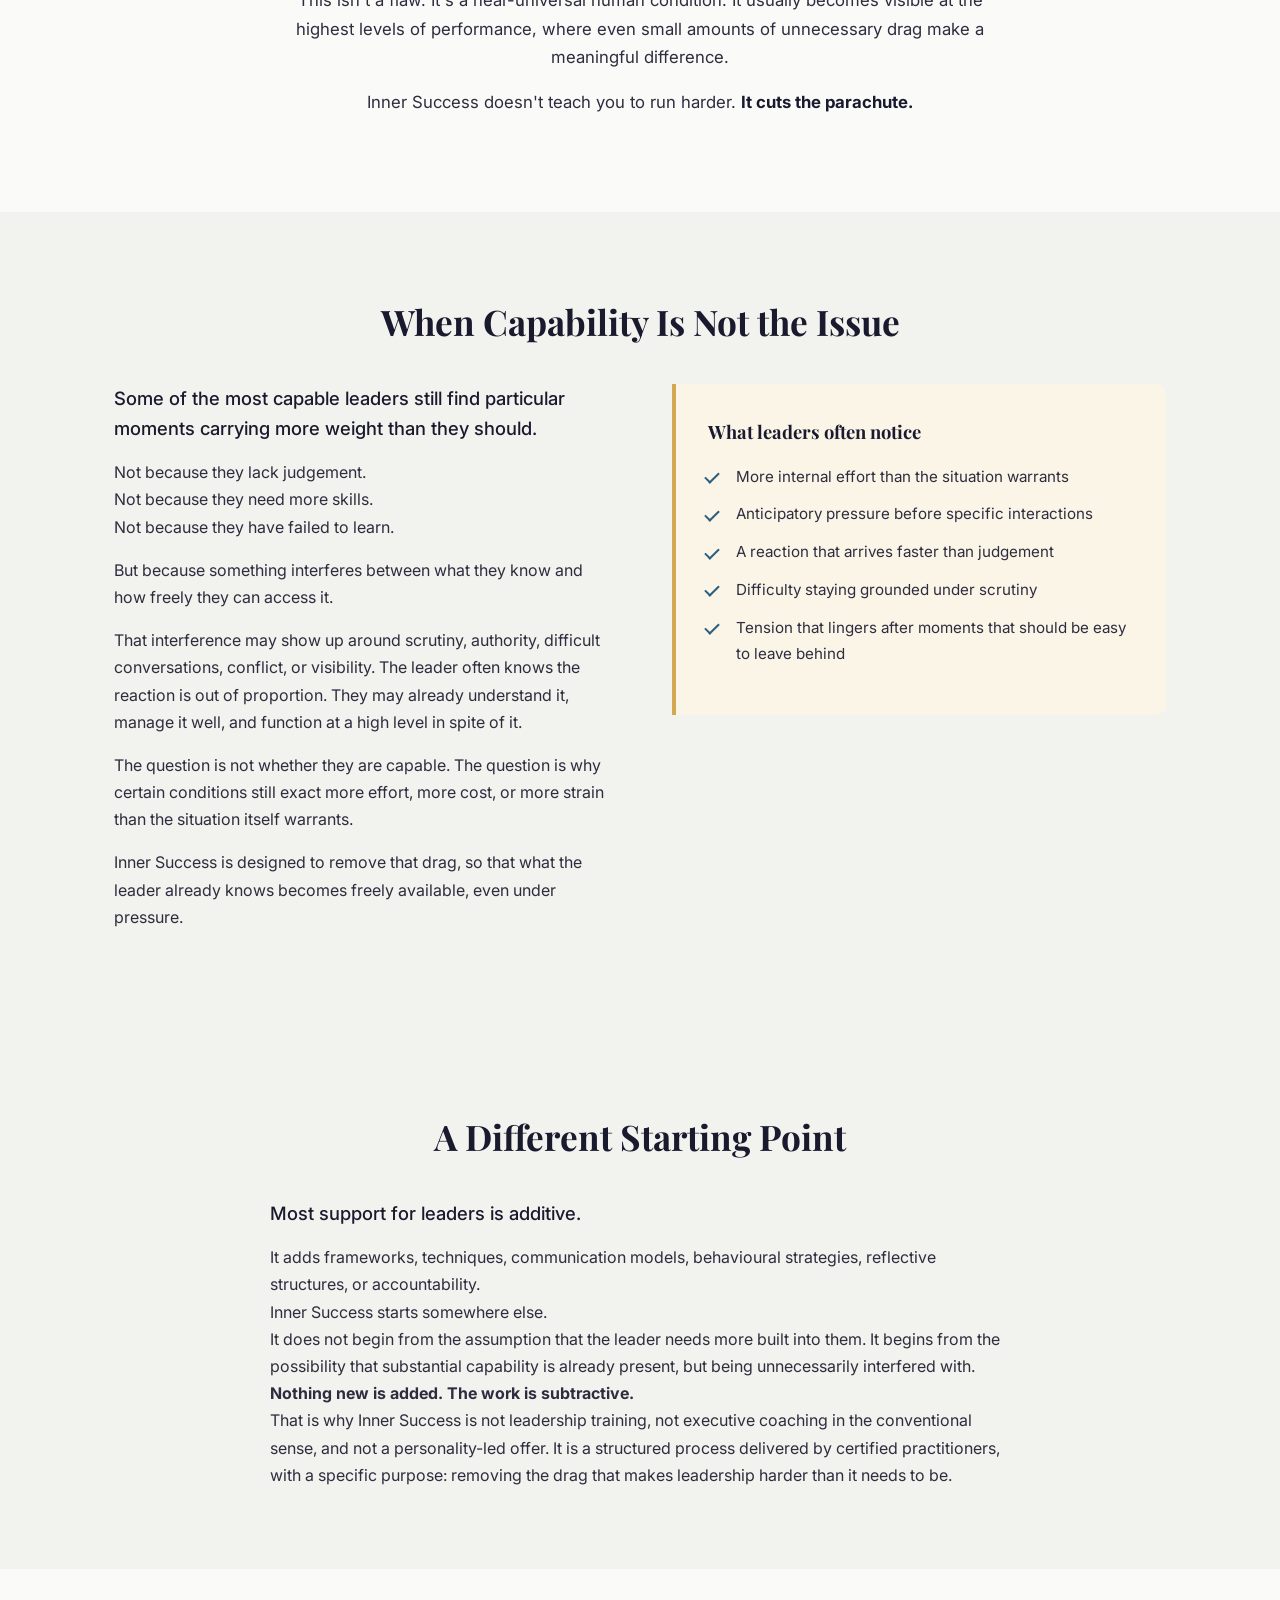
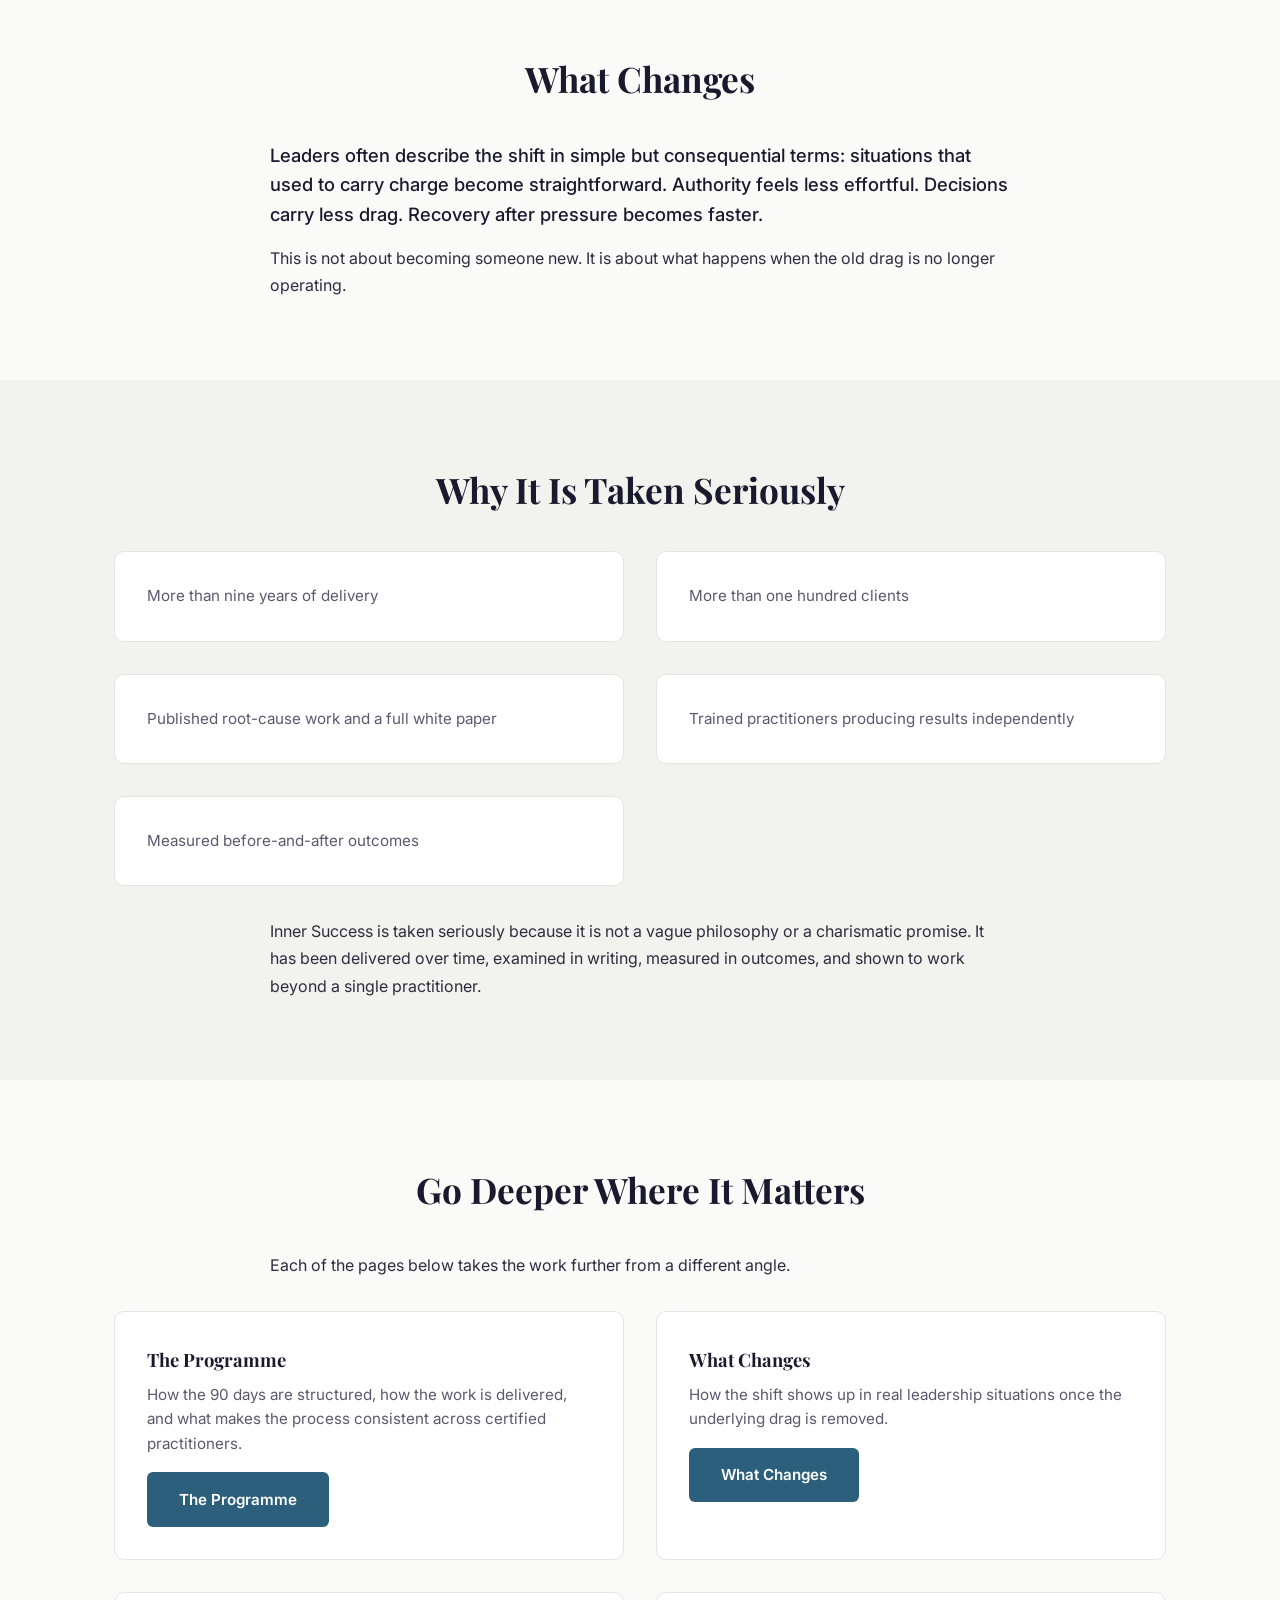
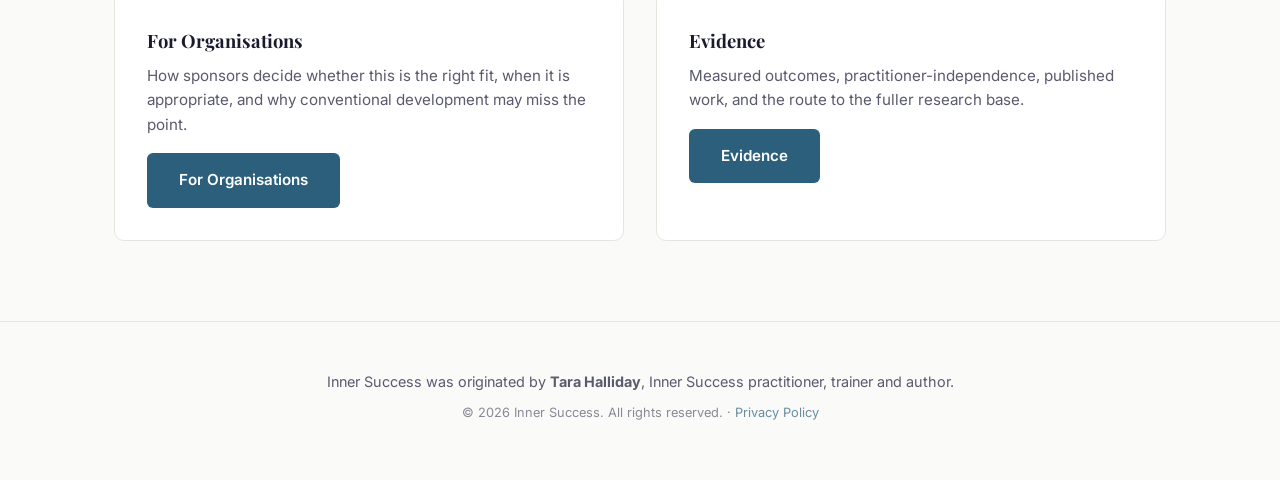
==== commit be9a4e7b: "Reduce repetition, remove AI tells, and tighten editorial across all pages Merge duplicate capabilit" ====
--- a/index.html
+++ b/index.html
@@ -122,41 +122,18 @@
                     <p class="lead-text">Some of the most capable leaders still find particular moments carrying more weight than they should.</p>
                     <p>Not because they lack judgement.<br>Not because they need more skills.<br>Not because they have failed to learn.</p>
                     <p>But because something interferes between what they know and how freely they can access it.</p>
-                    <p>That interference may show up around scrutiny, authority, difficult conversations, decision-making, conflict, visibility, or recovery after pressure. The leader often knows the reaction is disproportionate. They may already understand it, manage it well, and function at a high level in spite of it.</p>
-                    <p>The question is not whether they are capable.</p>
-                    <p>The question is why capability still becomes more effortful, more costly, or less readily available in certain conditions.</p>
+                    <p>That interference may show up around scrutiny, authority, difficult conversations, conflict, or visibility. The leader often knows the reaction is out of proportion. They may already understand it, manage it well, and function at a high level in spite of it.</p>
+                    <p>The question is not whether they are capable. The question is why certain conditions still exact more effort, more cost, or more strain than the situation itself warrants.</p>
+                    <p>Inner Success is designed to remove that drag, so that what the leader already knows becomes freely available, even under pressure.</p>
                 </div>
                 <div class="aside-block">
                     <h3>What leaders often notice</h3>
                     <ul class="check-list">
-                        <li>More internal effort than the situation seems to warrant</li>
+                        <li>More internal effort than the situation warrants</li>
                         <li>Anticipatory pressure before specific interactions</li>
                         <li>A reaction that arrives faster than judgement</li>
                         <li>Difficulty staying grounded under scrutiny</li>
-                        <li>Residue after moments that should be easy to leave behind</li>
-                    </ul>
-                </div>
-            </div>
-        </div>
-    </section>
-
-    <section class="section">
-        <div class="container">
-            <h2 class="section-title">When effort is not coming from the work itself</h2>
-            <div class="two-col">
-                <div>
-                    <p class="lead-text">An athlete training with a resistance parachute may still move well, but not freely. More effort is required. More energy is spent. Speed is being asked for under unnecessary drag.</p>
-                    <p>For some leaders, certain situations function in a similar way. The issue is not lack of capability. The issue is that something unnecessary is still creating resistance between what they know and how directly they can access it.</p>
-                    <p>The work remains serious, but it carries more strain than it should. Inner Success is designed to remove that drag, so existing capability becomes more freely available under pressure.</p>
-                </div>
-                <div class="aside-block">
-                    <h3>What drag can look like</h3>
-                    <ul class="check-list">
-                        <li>More internal effort than the situation itself should require</li>
-                        <li>Charge arriving before clear judgement</li>
-                        <li>Anticipation around particular people or conditions</li>
-                        <li>Residue that lingers after demanding moments</li>
-                        <li>Capability present, but not fully accessible under pressure</li>
+                        <li>Tension that lingers after moments that should be easy to leave behind</li>
                     </ul>
                 </div>
             </div>
@@ -171,18 +148,15 @@
             <p style="max-width: 740px;">Inner Success starts somewhere else.</p>
             <p style="max-width: 740px;">It does not begin from the assumption that the leader needs more built into them. It begins from the possibility that substantial capability is already present, but being unnecessarily interfered with.</p>
             <p style="max-width: 740px;"><strong>Nothing new is added. The work is subtractive.</strong></p>
-            <p style="max-width: 740px;">That is why Inner Success is not leadership training, not executive coaching in the conventional sense, and not a personality-led offer. It is a defined process delivered by certified practitioners, with a specific purpose: removing the internal interference that makes leadership more effortful than it needs to be.</p>
+            <p style="max-width: 740px;">That is why Inner Success is not leadership training, not executive coaching in the conventional sense, and not a personality-led offer. It is a structured process delivered by certified practitioners, with a specific purpose: removing the drag that makes leadership harder than it needs to be.</p>
         </div>
     </section>
 
     <section class="section">
         <div class="container">
             <h2 class="section-title">What Changes</h2>
-            <p class="lead-text" style="max-width: 740px;">The aim is not better management of the same reaction. The aim is that the reaction is no longer there in the same way.</p>
-            <p style="max-width: 740px;">Leaders often describe the shift in simple but consequential terms.</p>
-            <p style="max-width: 740px;">Situations that used to carry charge become straightforward. Authority feels less effortful. Difficult conversations become cleaner. Scrutiny becomes easier to stand in. Decisions carry less drag. Recovery after pressure becomes faster.</p>
-            <p style="max-width: 740px;">This is not about becoming someone new. It is about no longer being pulled away from what is already there.</p>
-            <p style="max-width: 740px;">The effect is often felt not as improvement layered on top, but as unnecessary interference no longer operating.</p>
+            <p class="lead-text" style="max-width: 740px;">Leaders often describe the shift in simple but consequential terms: situations that used to carry charge become straightforward. Authority feels less effortful. Decisions carry less drag. Recovery after pressure becomes faster.</p>
+            <p style="max-width: 740px;">This is not about becoming someone new. It is about what happens when the old drag is no longer operating.</p>
         </div>
     </section>
 
@@ -222,7 +196,7 @@
                 </div>
                 <div class="feature-card">
                     <h3>What Changes</h3>
-                    <p>How the shift shows up in real leadership situations once the underlying interference is no longer operating in the same way.</p>
+                    <p>How the shift shows up in real leadership situations once the underlying drag is removed.</p>
                     <a href="what-changes.html" class="btn btn-primary" style="margin-top: 1rem;">What Changes</a>
                 </div>
                 <div class="feature-card">
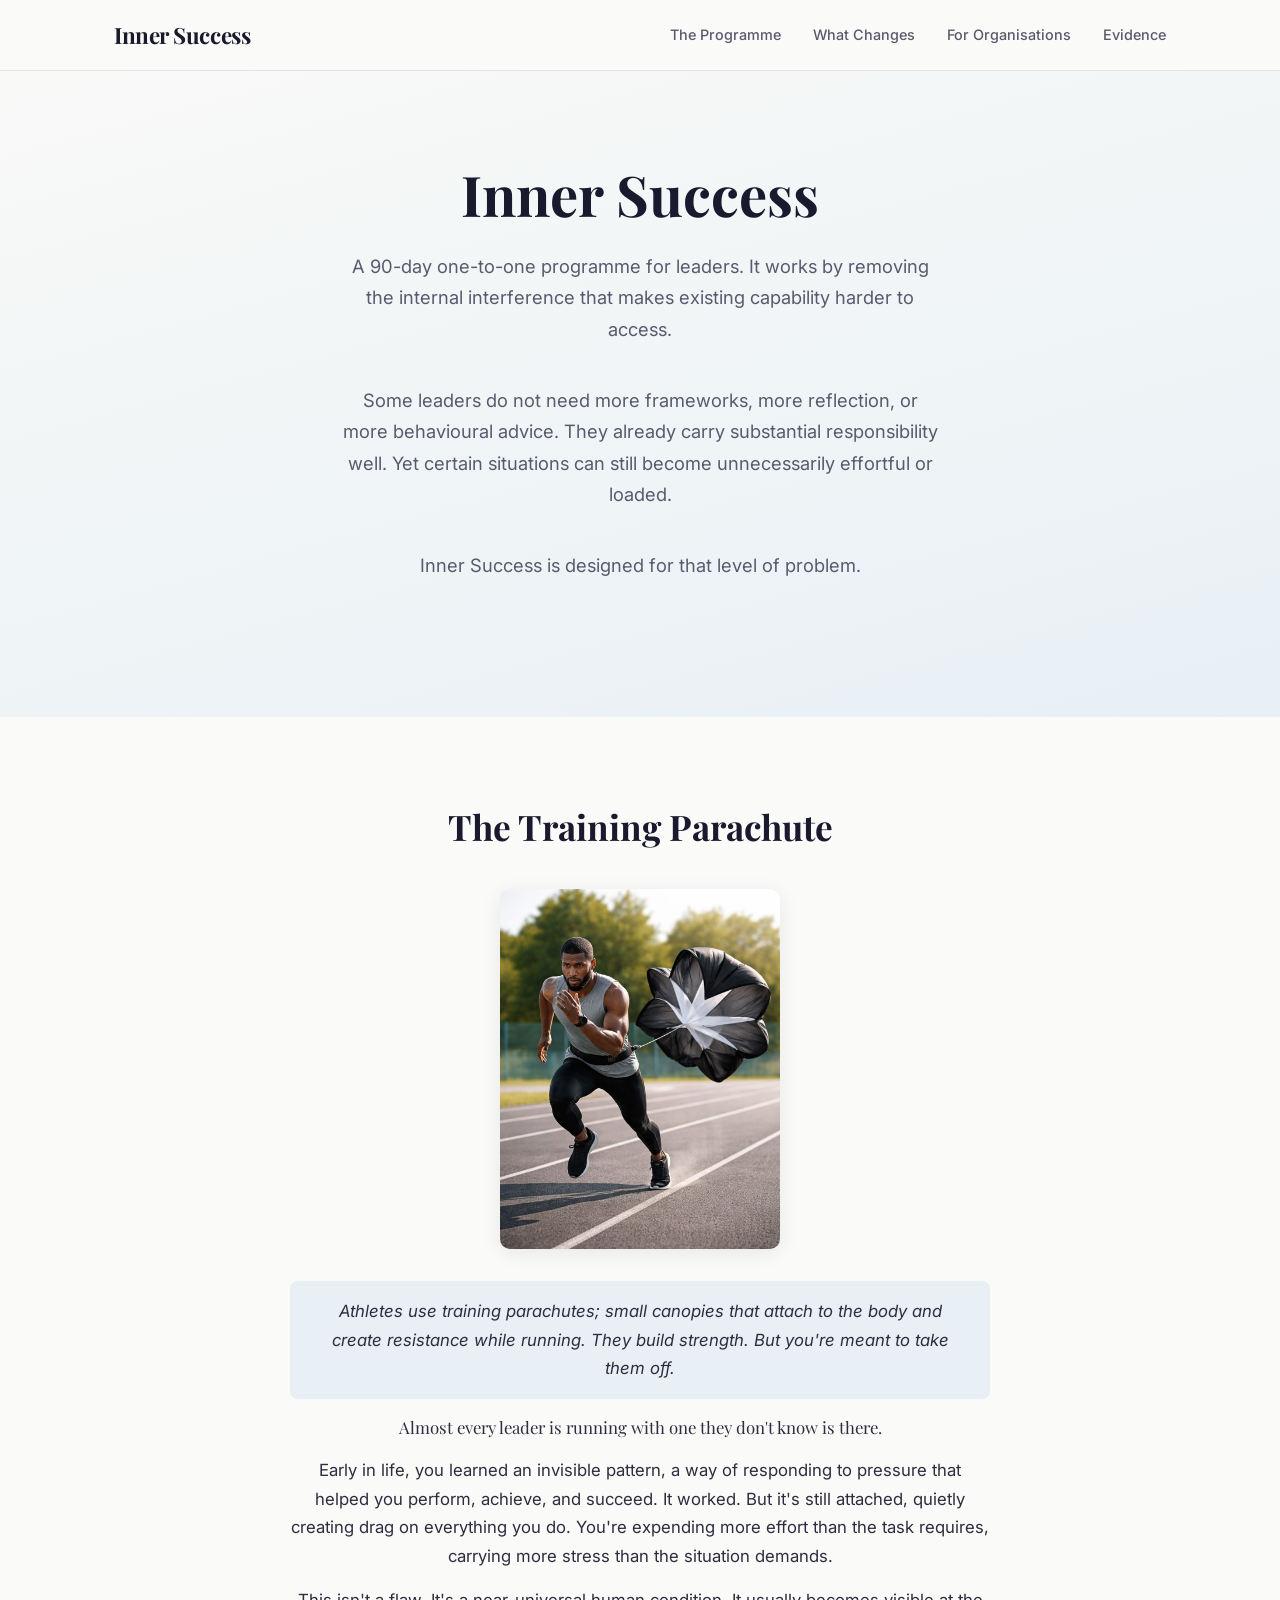
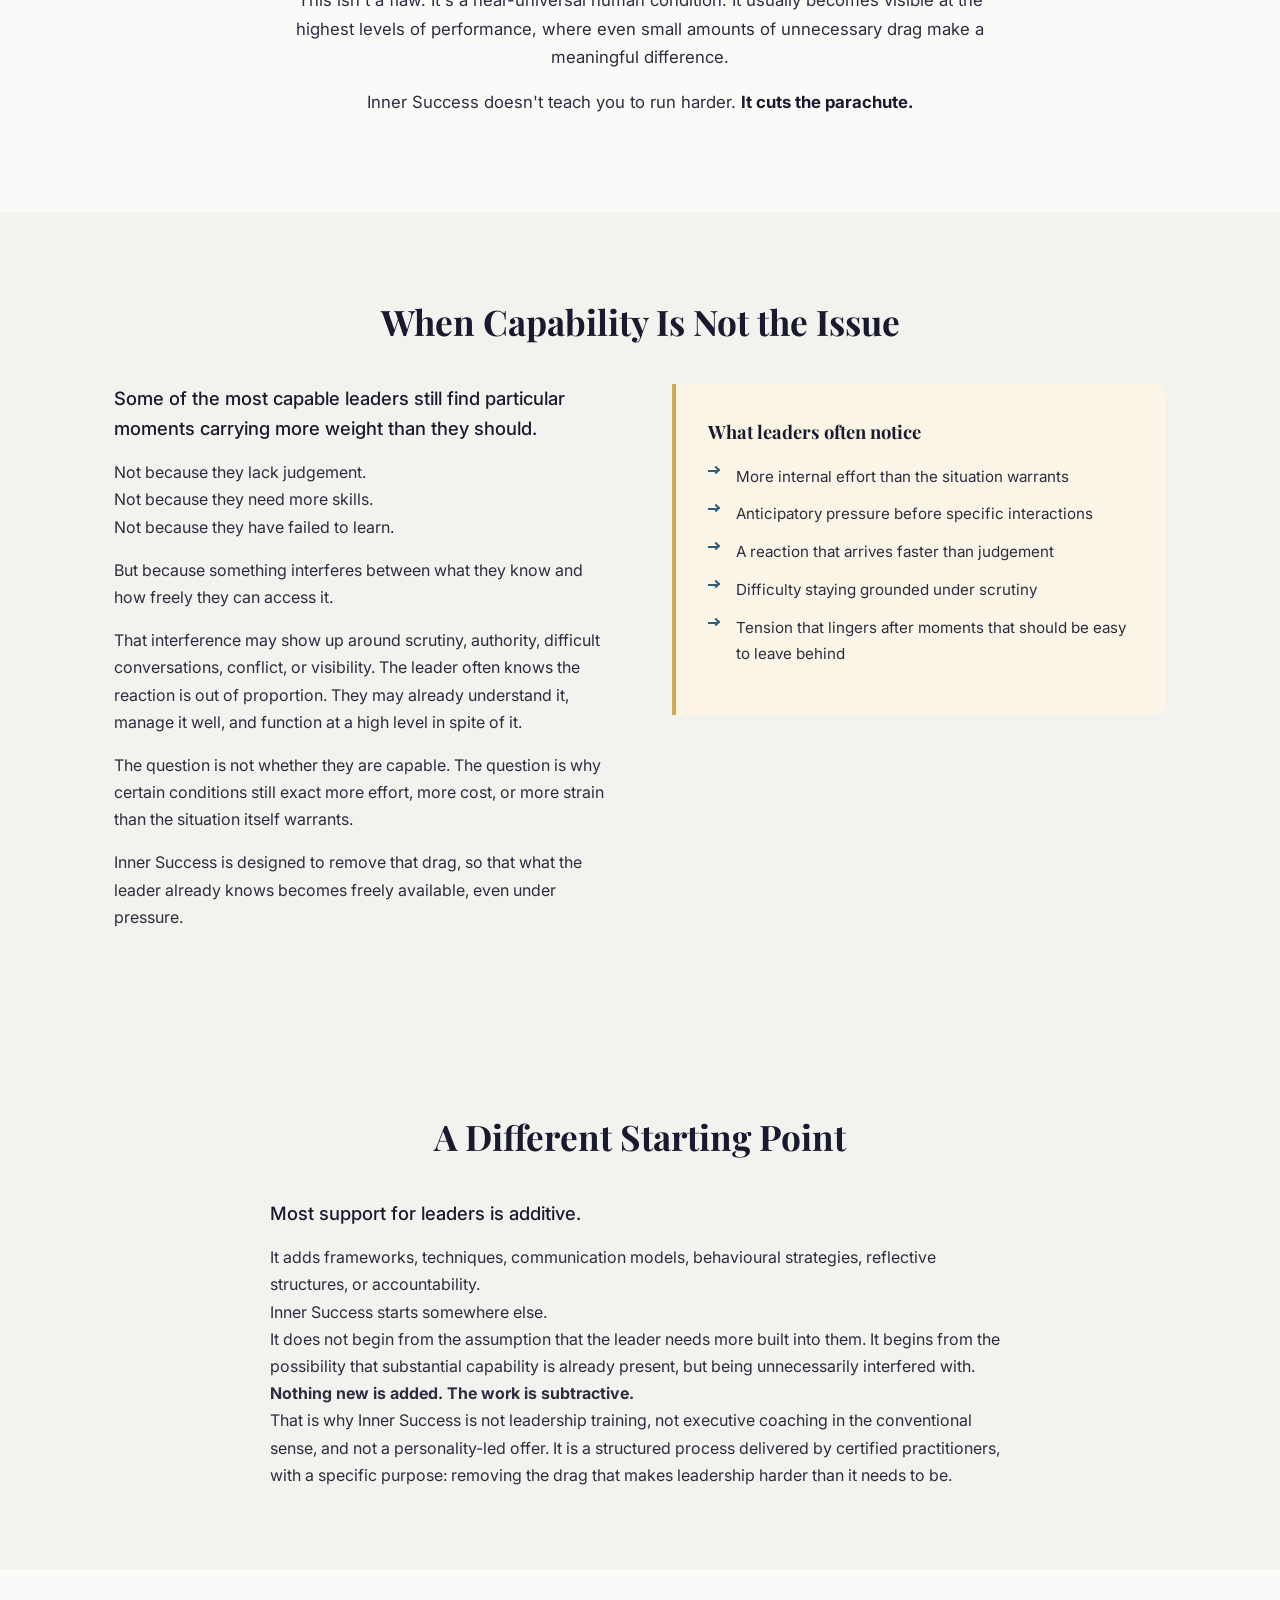
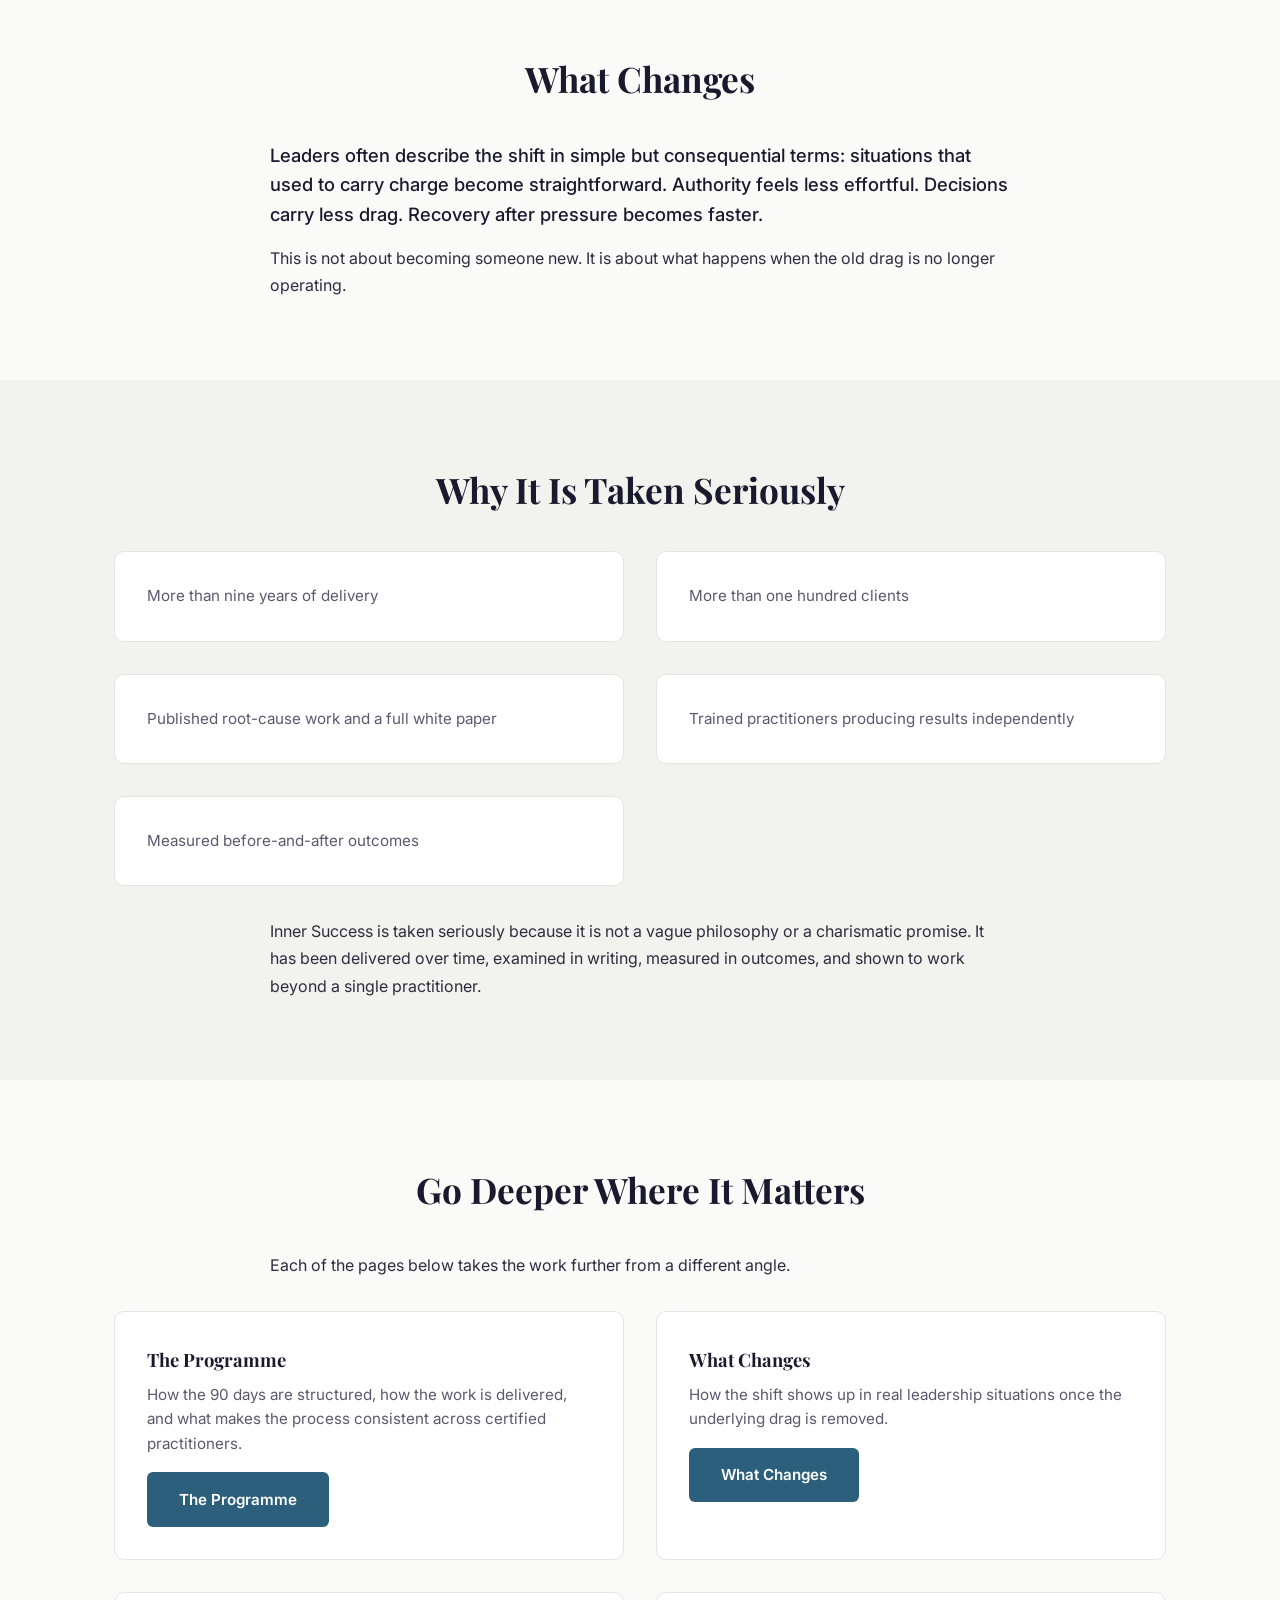
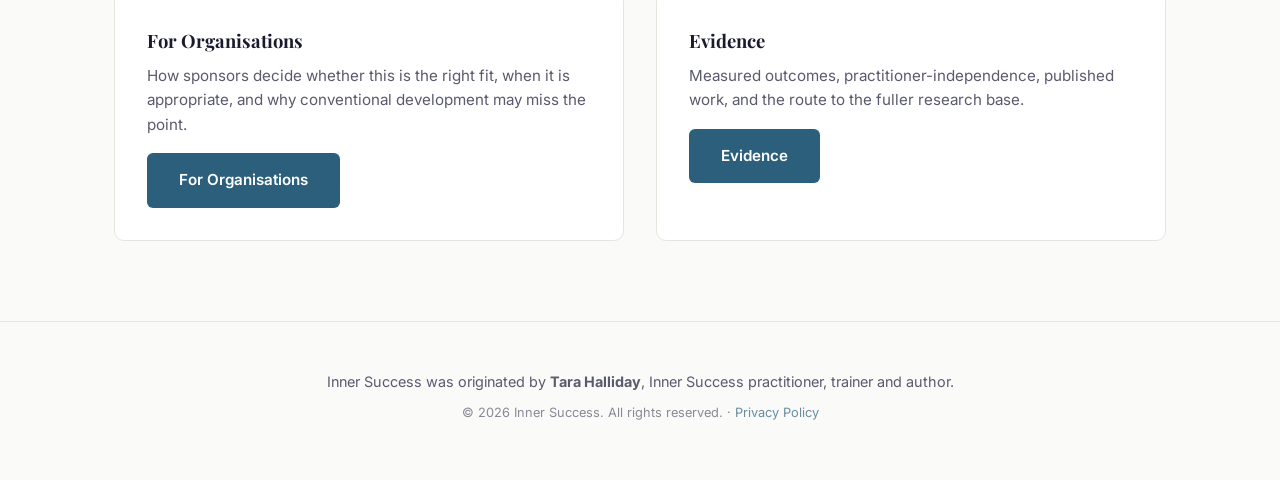
==== commit 9e62b0d8: "Replace checkmark with arrow icon on 'what leaders often notice' list The list describes problems, n" ====
--- a/index.html
+++ b/index.html
@@ -128,7 +128,7 @@
                 </div>
                 <div class="aside-block">
                     <h3>What leaders often notice</h3>
-                    <ul class="check-list">
+                    <ul class="arrow-list">
                         <li>More internal effort than the situation warrants</li>
                         <li>Anticipatory pressure before specific interactions</li>
                         <li>A reaction that arrives faster than judgement</li>
--- a/styles.css
+++ b/styles.css
@@ -454,6 +454,65 @@
     transform: rotate(45deg);
 }
 
+.arrow-list {
+    list-style: none;
+    padding: 0;
+    margin: 1rem 0;
+}
+
+.arrow-list li {
+    position: relative;
+    padding-left: 1.75rem;
+    margin-bottom: 0.75rem;
+    font-size: 0.95rem;
+}
+
+.arrow-list li::before {
+    content: '';
+    position: absolute;
+    left: 0;
+    top: 0.45em;
+    width: 10px;
+    height: 2px;
+    background-color: var(--color-accent);
+}
+
+.arrow-list li::after {
+    content: '';
+    position: absolute;
+    left: 5px;
+    top: 0.25em;
+    width: 6px;
+    height: 6px;
+    border-right: 2px solid var(--color-accent);
+    border-top: 2px solid var(--color-accent);
+    transform: rotate(45deg);
+}
+
+.cross-list {
+    list-style: none;
+    padding: 0;
+    margin: 1rem 0;
+}
+
+.cross-list li {
+    position: relative;
+    padding-left: 1.75rem;
+    margin-bottom: 0.75rem;
+    font-size: 0.95rem;
+    color: var(--color-text-light);
+}
+
+.cross-list li::before {
+    content: '✕';
+    position: absolute;
+    left: 0;
+    top: 0;
+    font-size: 0.85rem;
+    font-weight: 700;
+    color: #B05050;
+}
+
 /* ===========================
    CTA Block
    =========================== */
